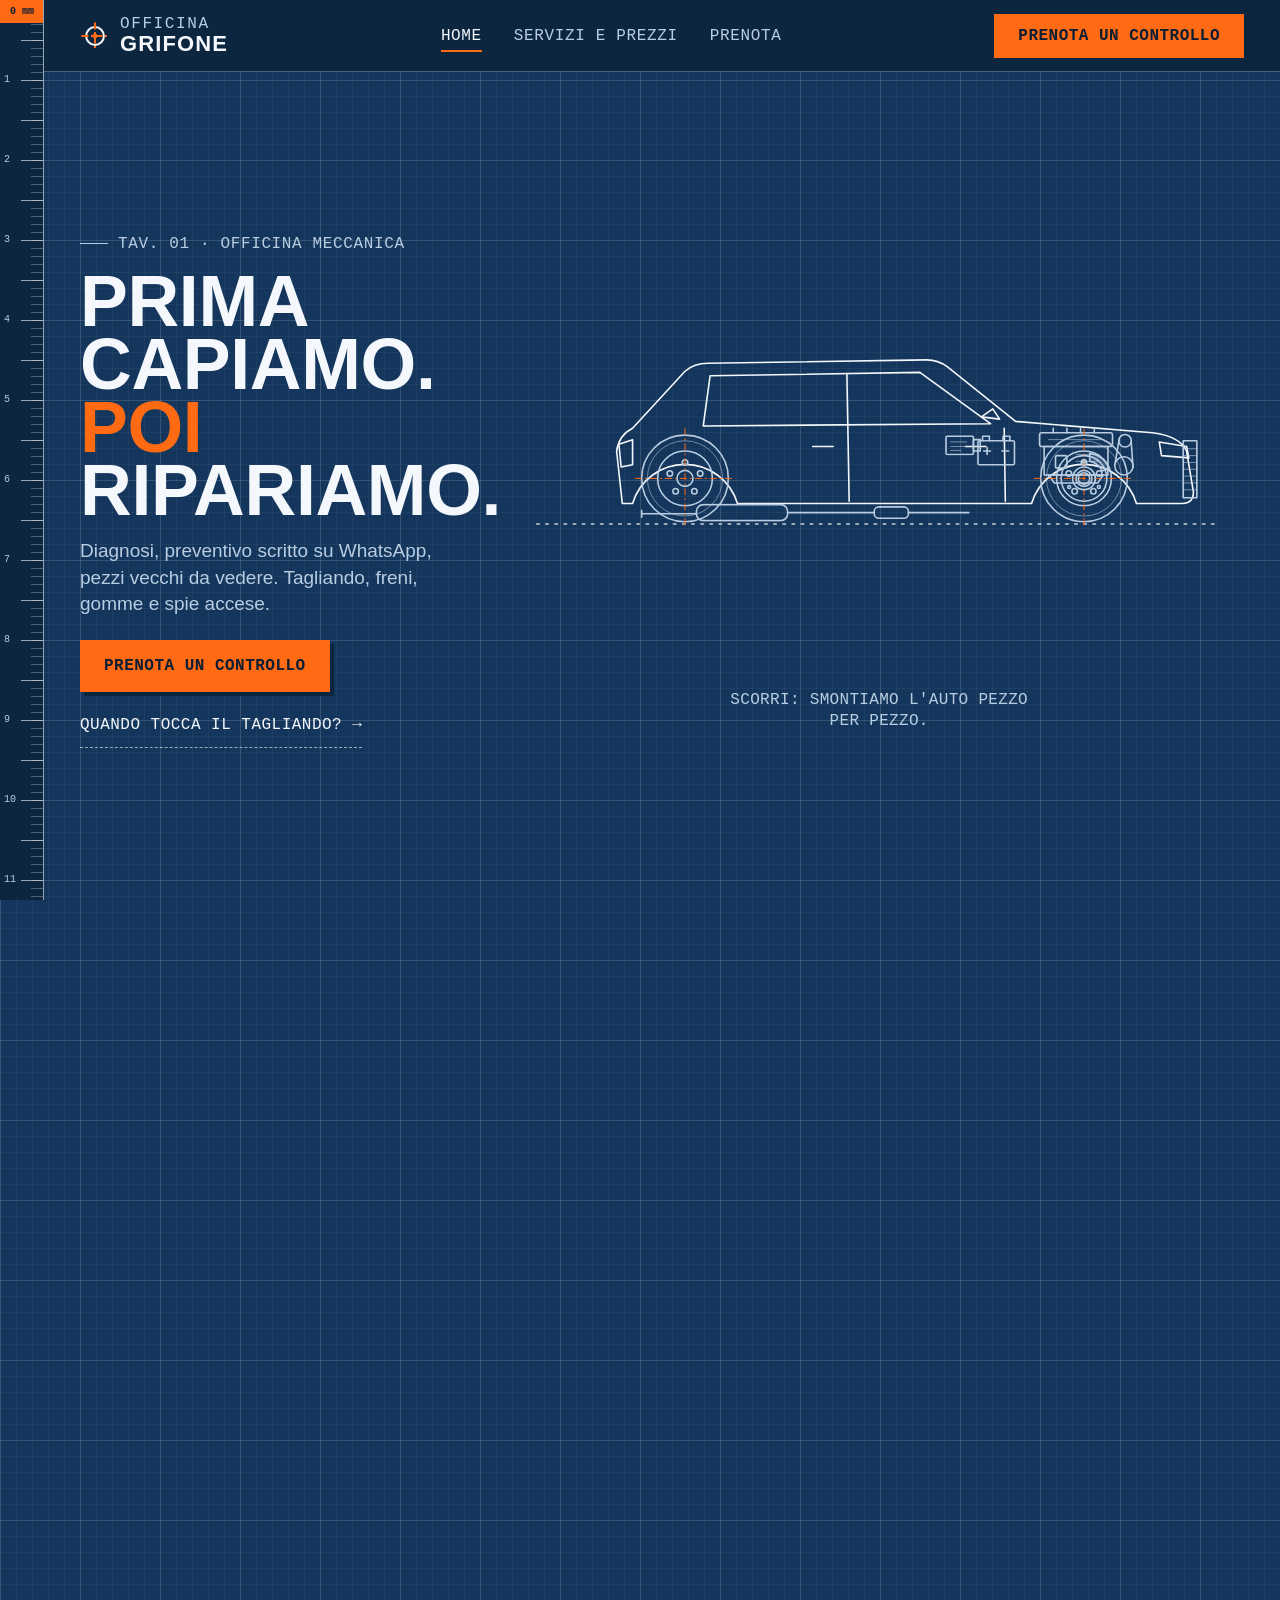
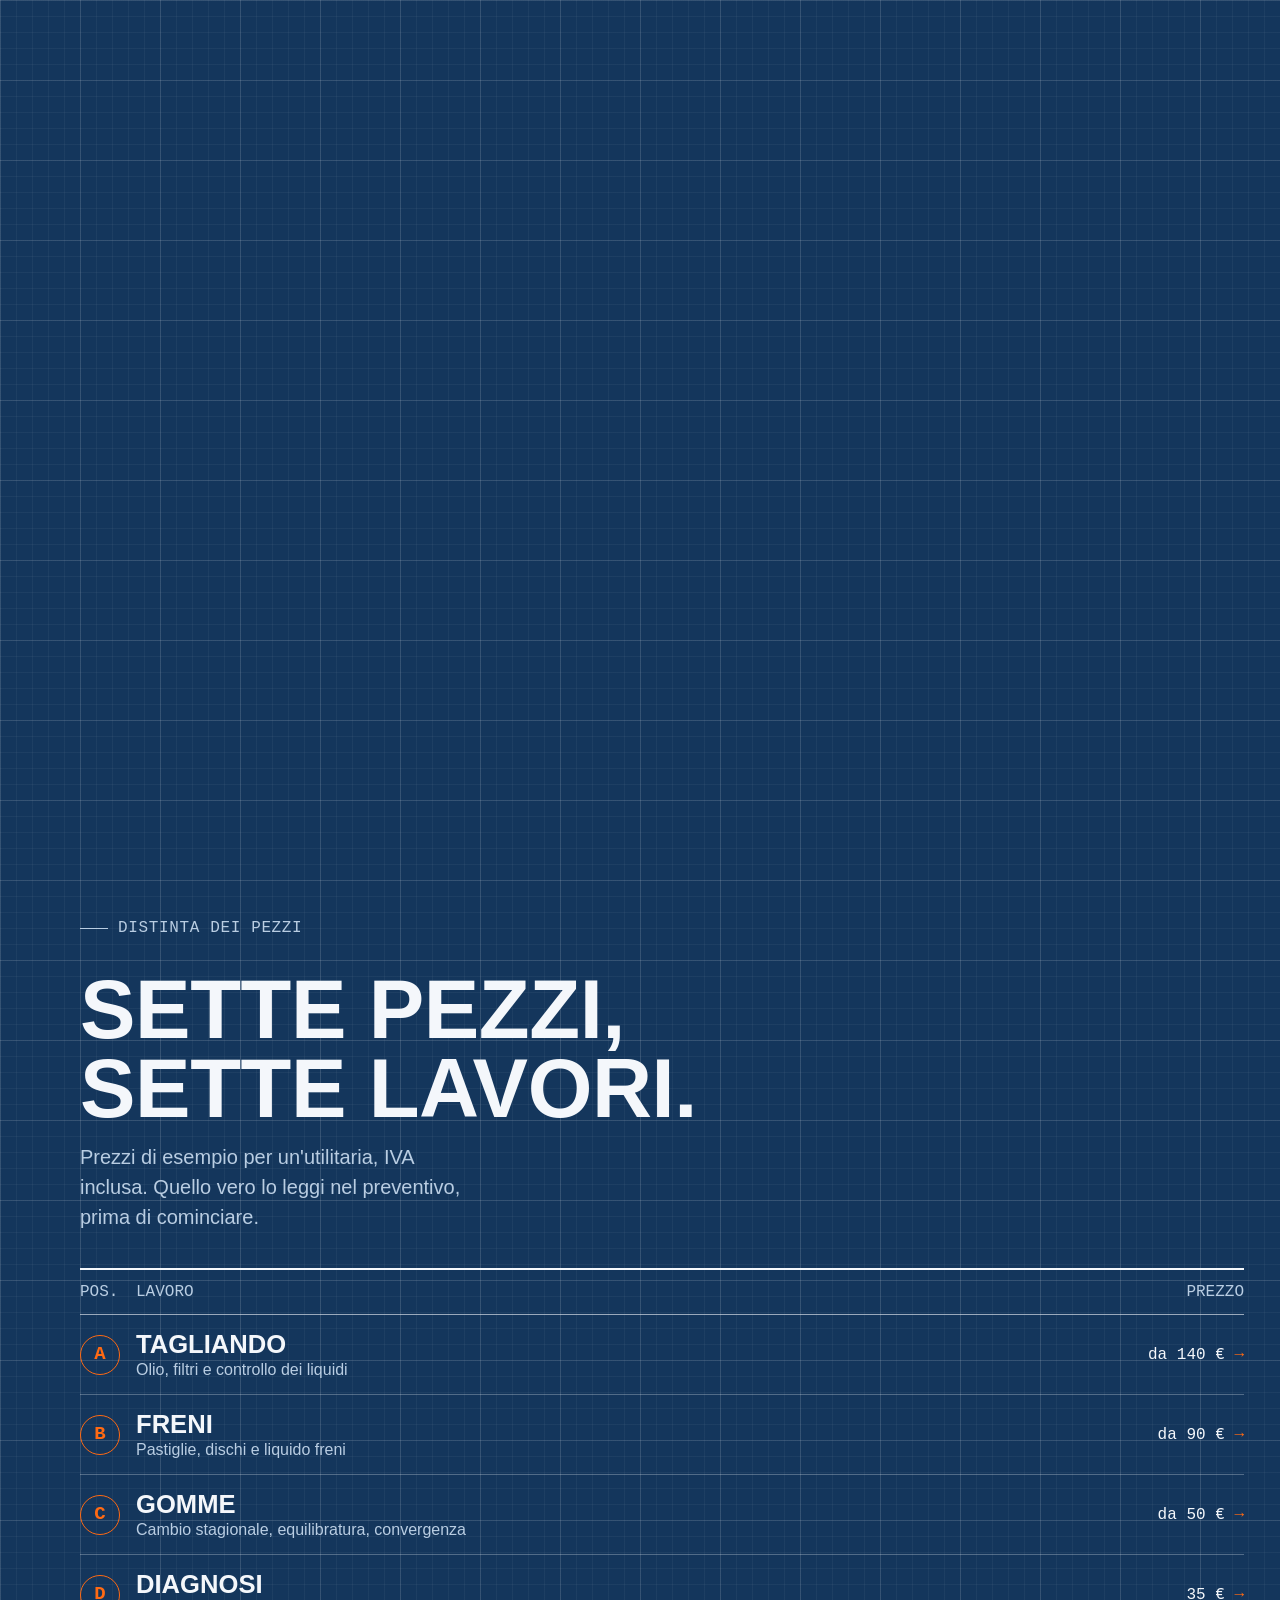
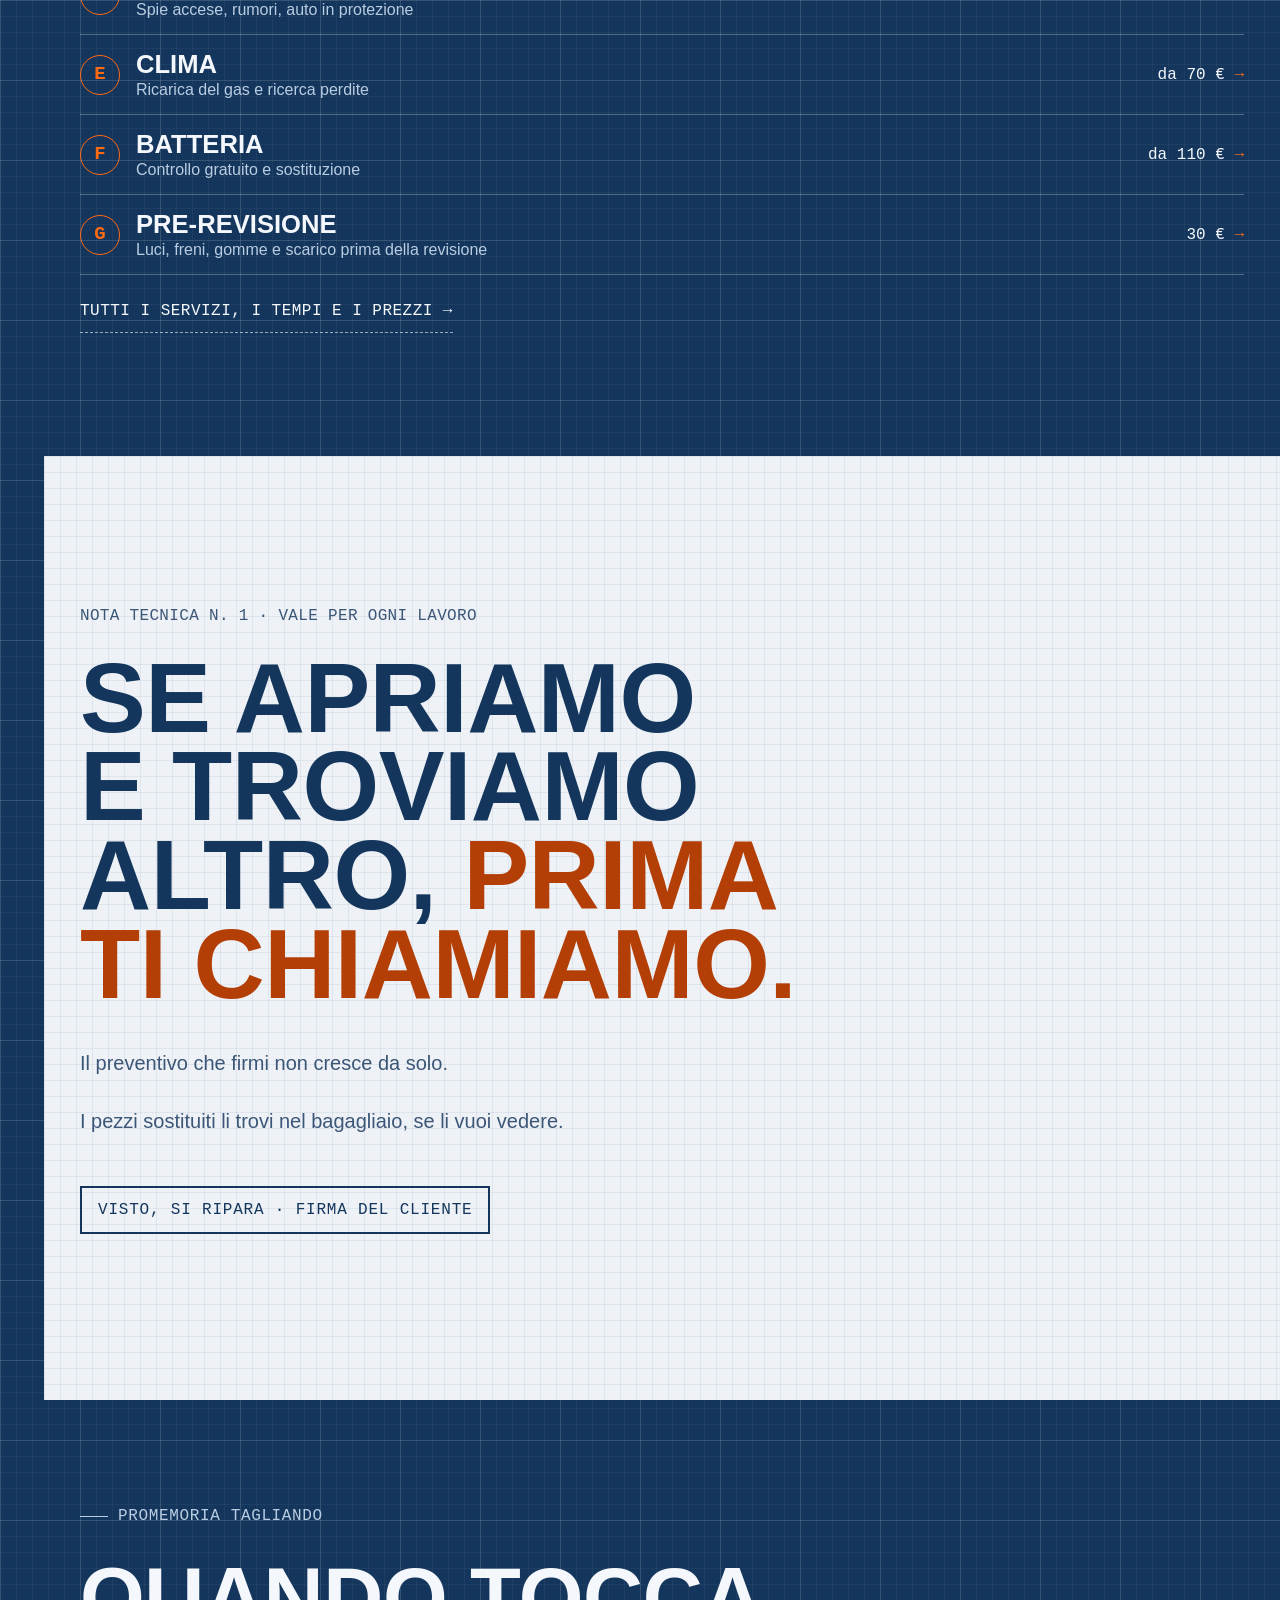
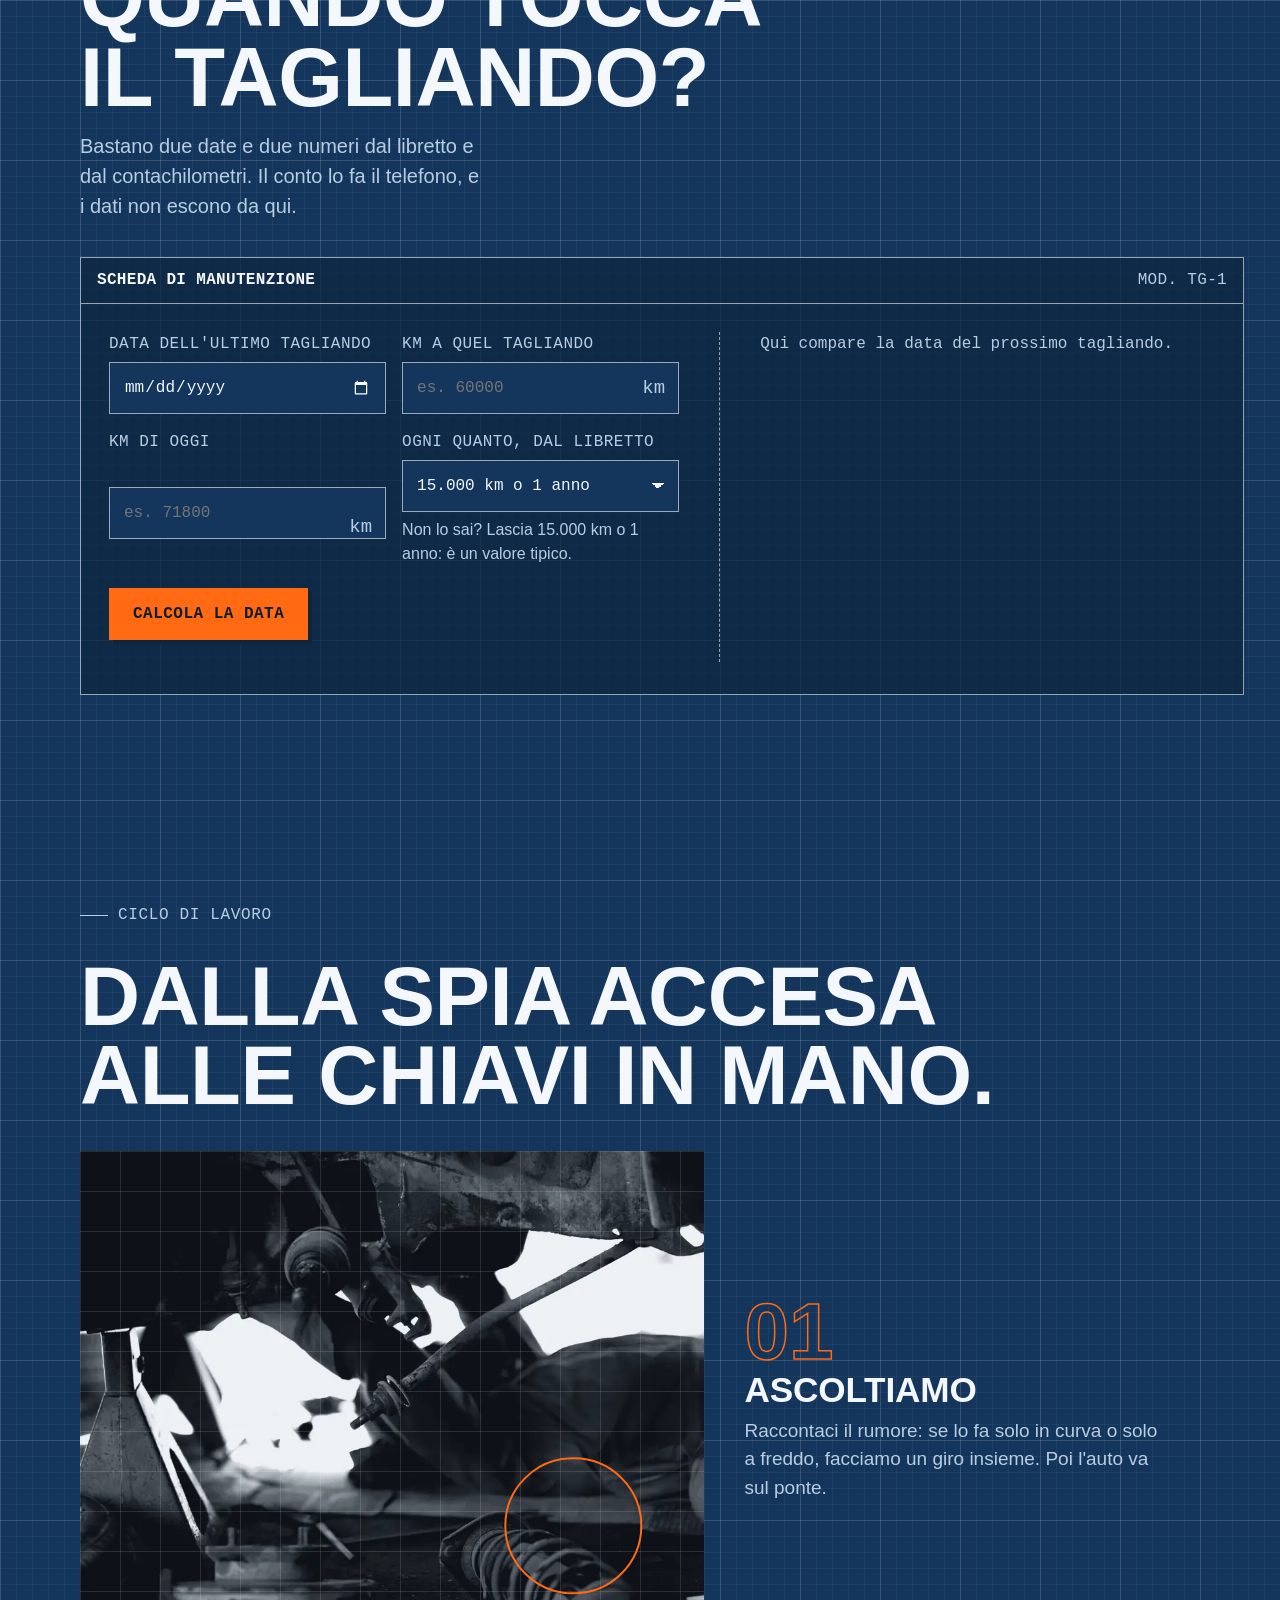
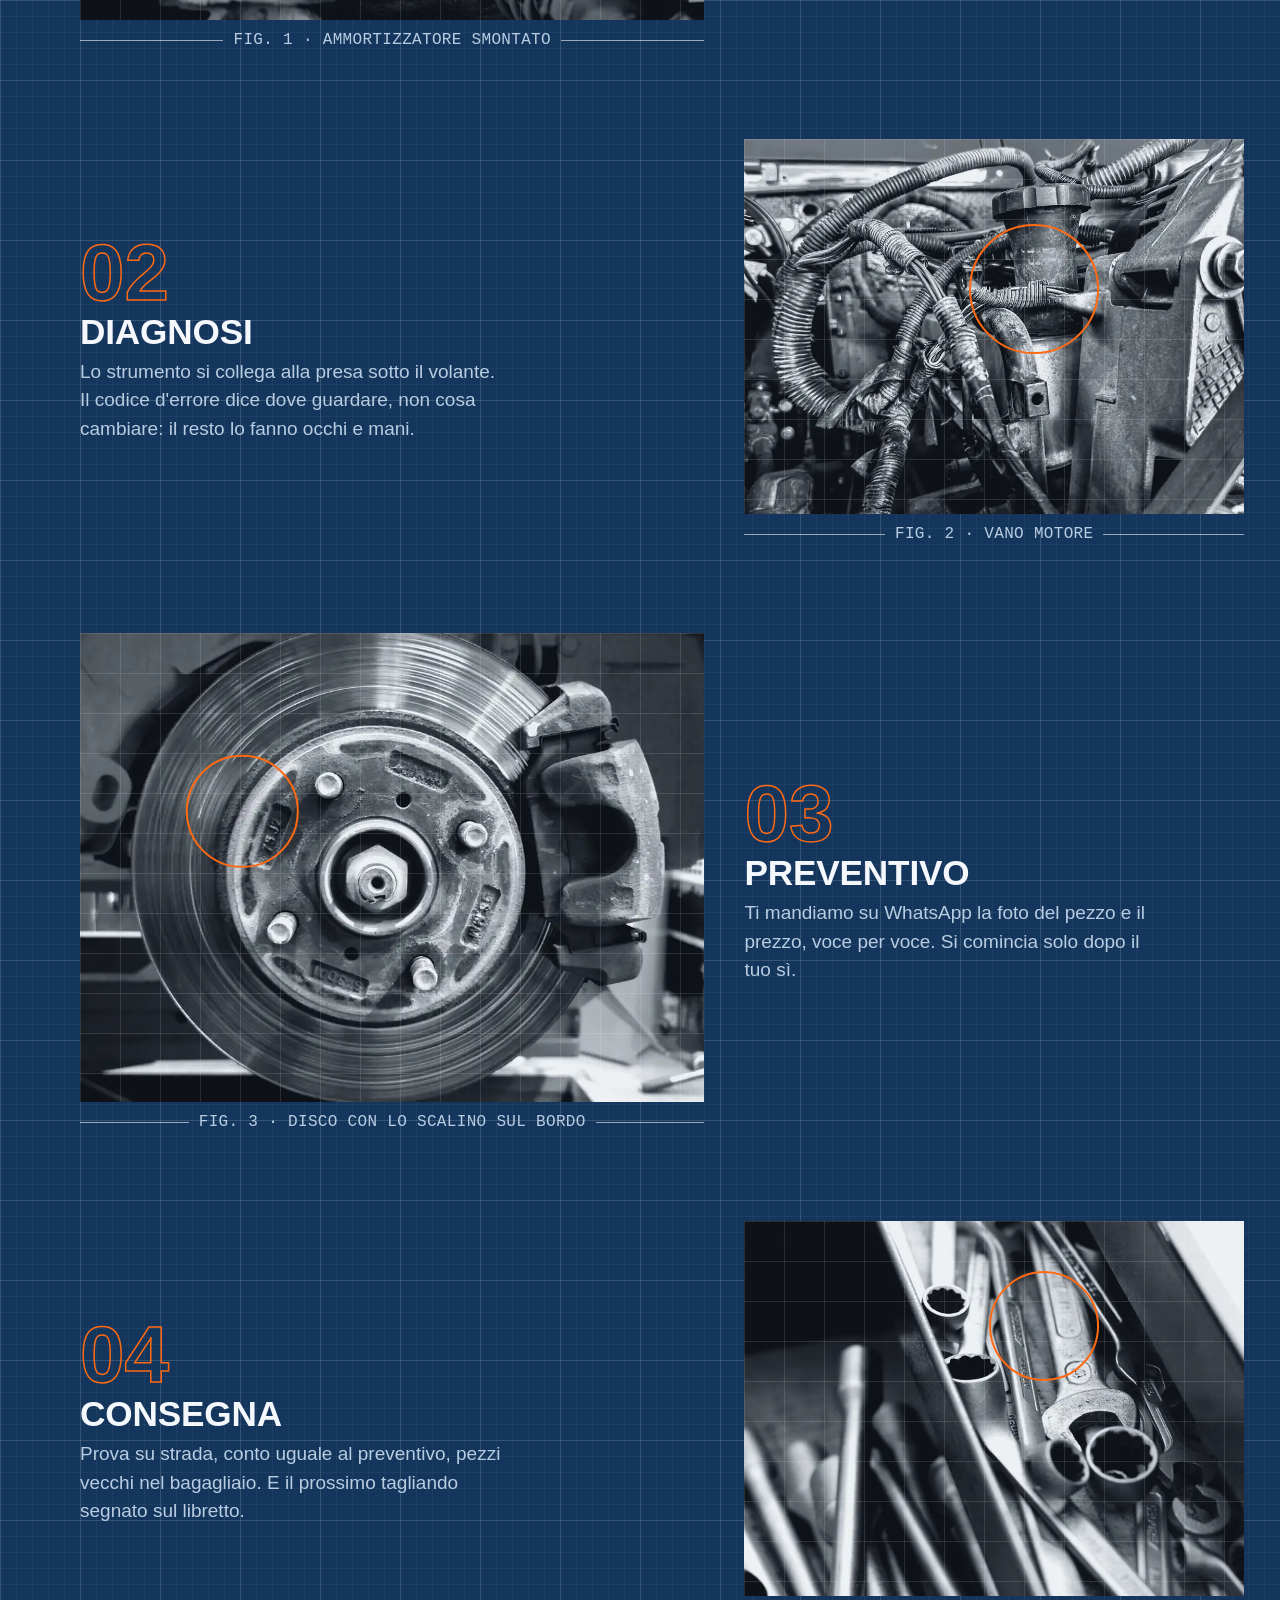
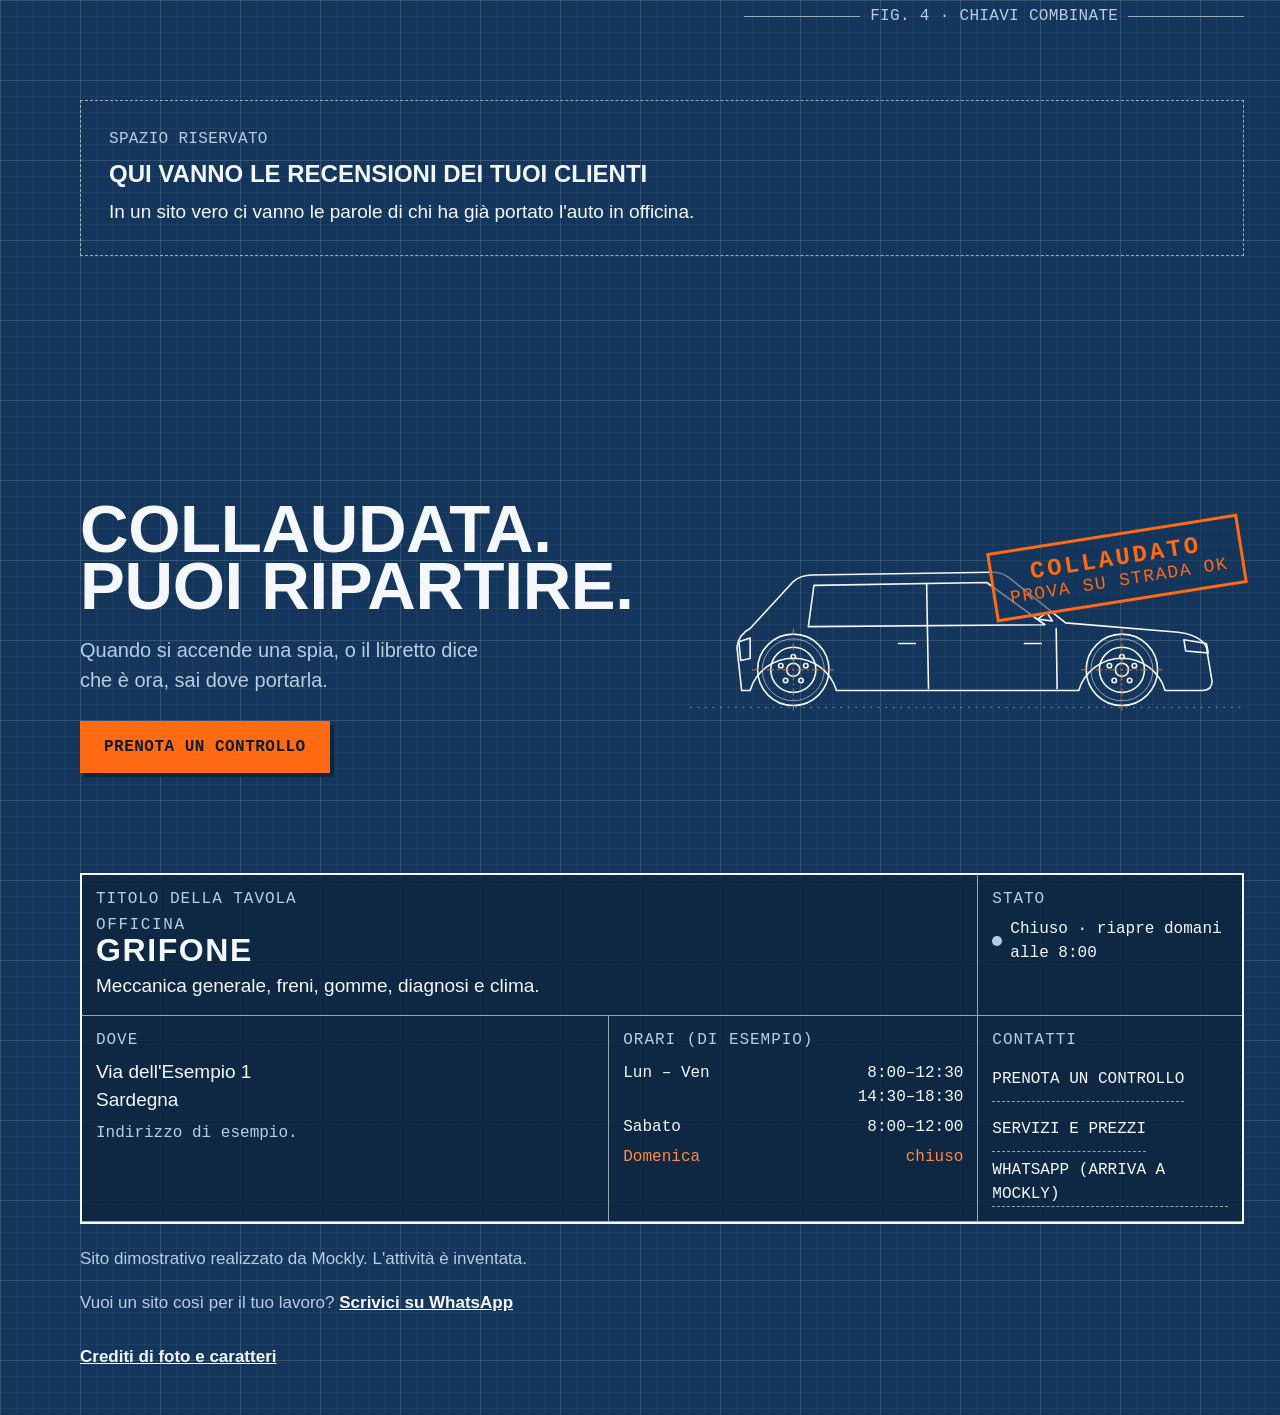
==== index.html @ 7f5c8630 "Demo Officina Grifone: home con auto esplosa, servizi e prenotazione Co-Authored-By: Claude Opus 5.5" ====
<!doctype html>
<html lang="it" class="no-js">
<head>
<meta charset="utf-8">
<meta name="viewport" content="width=device-width, initial-scale=1, viewport-fit=cover">
<title>Officina Grifone — Prima capiamo, poi ripariamo</title>
<meta name="description" content="Officina meccanica inventata per una demo di Mockly: tagliando, freni, gomme, diagnosi delle spie. Promemoria del tagliando e prenotazione su WhatsApp.">
<link rel="canonical" href="https://mockly-website.github.io/officina-grifone/">
<meta name="theme-color" content="#0D2640">
<meta property="og:type" content="website">
<meta property="og:locale" content="it_IT">
<meta property="og:site_name" content="Officina Grifone">
<meta property="og:url" content="https://mockly-website.github.io/officina-grifone/">
<meta property="og:title" content="Officina Grifone — Prima capiamo, poi ripariamo">
<meta property="og:description" content="Officina meccanica inventata per una demo di Mockly: tagliando, freni, gomme, diagnosi delle spie. Promemoria del tagliando e prenotazione su WhatsApp.">
<meta property="og:image" content="https://mockly-website.github.io/officina-grifone/assets/img/anteprima-social.png">
<meta property="og:image:width" content="1200">
<meta property="og:image:height" content="630">
<meta property="og:image:alt" content="Disegno tecnico bianco su carta blu di un'auto smontata in pezzi, con la scritta Officina Grifone.">
<meta name="twitter:card" content="summary_large_image">
<link rel="icon" href="assets/img/icona.svg" type="image/svg+xml">
<link rel="apple-touch-icon" href="assets/img/icona-180.png">
<link rel="preload" href="assets/fonts/archivo-narrow-400-700.woff2" as="font" type="font/woff2" crossorigin>
<link rel="preload" href="assets/fonts/ibm-plex-mono-400.woff2" as="font" type="font/woff2" crossorigin>
<link rel="stylesheet" href="assets/css/style.css?v=20261104b">
<script>(function(d){var c=d.className.replace('no-js','js');if(window.matchMedia&&matchMedia('(prefers-reduced-motion: reduce)').matches)c+=' riduci';d.className=c;})(document.documentElement);</script>
</head>
<body class="has-barra">
<a class="salta" href="#contenuto">Vai al contenuto</a>
<svg class="vh" aria-hidden="true" focusable="false" width="0" height="0">
  <defs>
    <symbol id="s-marchio" viewBox="0 0 32 32">
      <circle vector-effect="non-scaling-stroke" cx="16" cy="16" r="9.5" fill="none" stroke="currentColor" stroke-width="2"/>
      <path vector-effect="non-scaling-stroke" d="M16 1.5v29M1.5 16h29" fill="none" stroke="#FF6A13" stroke-width="2" stroke-dasharray="7 2.5 2 2.5"/>
      <circle vector-effect="non-scaling-stroke" cx="16" cy="16" r="2.6" fill="#FF6A13"/>
    </symbol>
    <symbol id="s-ruota" viewBox="-44 -44 88 88">
      <g fill="none" stroke="currentColor" stroke-width="1.6" stroke-linecap="round" stroke-linejoin="round">
        <circle vector-effect="non-scaling-stroke" r="38"/>
        <circle vector-effect="non-scaling-stroke" r="33" stroke-width="1" opacity=".55"/>
        <circle vector-effect="non-scaling-stroke" r="24"/>
        <circle vector-effect="non-scaling-stroke" r="7"/>
        <circle vector-effect="non-scaling-stroke" cx="0" cy="-14" r="2.4"/><circle vector-effect="non-scaling-stroke" cx="13.3" cy="-4.3" r="2.4"/><circle vector-effect="non-scaling-stroke" cx="8.2" cy="11.3" r="2.4"/><circle vector-effect="non-scaling-stroke" cx="-8.2" cy="11.3" r="2.4"/><circle vector-effect="non-scaling-stroke" cx="-13.3" cy="-4.3" r="2.4"/>
      </g>
      <path vector-effect="non-scaling-stroke" d="M-44 0h88M0 -44v88" fill="none" stroke="#FF6A13" stroke-width="1" stroke-dasharray="7 3 2 3"/>
    </symbol>
    <symbol id="s-disco" viewBox="-24 -24 48 48">
      <g fill="none" stroke="currentColor" stroke-width="1.6" stroke-linecap="round" stroke-linejoin="round">
        <circle vector-effect="non-scaling-stroke" r="20"/>
        <circle vector-effect="non-scaling-stroke" r="10"/>
        <circle vector-effect="non-scaling-stroke" r="5"/>
        <circle vector-effect="non-scaling-stroke" cx="0" cy="-15" r="1.3"/><circle vector-effect="non-scaling-stroke" cx="13" cy="7.5" r="1.3"/><circle vector-effect="non-scaling-stroke" cx="-13" cy="7.5" r="1.3"/>
        <path vector-effect="non-scaling-stroke" d="M5 -22a22.5 22.5 0 0 1 17 13l-6 2.5a16 16 0 0 0 -11 -8.5z" fill="currentColor" fill-opacity=".22"/>
      </g>
    </symbol>
    <symbol id="s-motore" viewBox="0 0 92 52">
      <g fill="none" stroke="currentColor" stroke-width="1.6" stroke-linecap="round" stroke-linejoin="round">
        <rect vector-effect="non-scaling-stroke" x="6" y="5" width="64" height="12" rx="2"/>
        <path vector-effect="non-scaling-stroke" d="M14 11h48" stroke-width="1" opacity=".6"/>
        <path vector-effect="non-scaling-stroke" d="M18 5V1M30 5V1M42 5V1M54 5V1"/>
        <path vector-effect="non-scaling-stroke" d="M10 17h56v25H10z"/>
        <path vector-effect="non-scaling-stroke" d="M14 42h48l-5 7H19z"/>
        <rect vector-effect="non-scaling-stroke" x="20" y="25" width="10" height="11" rx="1.5"/>
        <path vector-effect="non-scaling-stroke" d="M38 24h20M38 30h20" stroke-width="1" opacity=".6"/>
        <circle vector-effect="non-scaling-stroke" cx="80" cy="34" r="8"/>
        <circle vector-effect="non-scaling-stroke" cx="81" cy="12" r="5.5"/>
        <path vector-effect="non-scaling-stroke" d="M72.2 32.4L75.8 11M88 35.5L86.4 12.6"/>
      </g>
    </symbol>
    <symbol id="s-batteria" viewBox="0 0 36 30">
      <g fill="none" stroke="currentColor" stroke-width="1.6" stroke-linecap="round" stroke-linejoin="round">
        <rect vector-effect="non-scaling-stroke" x="2" y="7" width="32" height="21" rx="1.5"/>
        <path vector-effect="non-scaling-stroke" d="M6 7V3h6v4M24 7V3h6v4"/>
        <path vector-effect="non-scaling-stroke" d="M7 16h6M10 13v6M23 16h6"/>
      </g>
    </symbol>
    <symbol id="s-centralina" viewBox="0 0 32 18">
      <g fill="none" stroke="currentColor" stroke-width="1.6" stroke-linecap="round" stroke-linejoin="round">
        <rect vector-effect="non-scaling-stroke" x="1" y="1" width="24" height="16" rx="1"/>
        <rect vector-effect="non-scaling-stroke" x="25" y="4" width="6" height="10"/>
        <path vector-effect="non-scaling-stroke" d="M5 6h14M5 10h14M5 13.5h9" stroke-width="1" opacity=".6"/>
      </g>
    </symbol>
    <symbol id="s-clima" viewBox="0 0 14 52">
      <g fill="none" stroke="currentColor" stroke-width="1.6" stroke-linecap="round" stroke-linejoin="round">
        <rect vector-effect="non-scaling-stroke" x="1" y="1" width="12" height="50"/>
        <path vector-effect="non-scaling-stroke" d="M1 8h12M1 14h12M1 20h12M1 26h12M1 32h12M1 38h12M1 44h12" stroke-width="1" opacity=".6"/>
      </g>
    </symbol>
    <symbol id="s-scarico" viewBox="0 0 290 16">
      <g fill="none" stroke="currentColor" stroke-width="1.6" stroke-linecap="round" stroke-linejoin="round">
        <path vector-effect="non-scaling-stroke" d="M289 8h-53"/>
        <rect vector-effect="non-scaling-stroke" x="206" y="3" width="30" height="10" rx="4"/>
        <path vector-effect="non-scaling-stroke" d="M206 8h-76"/>
        <rect vector-effect="non-scaling-stroke" x="50" y="1" width="80" height="14" rx="6"/>
        <path vector-effect="non-scaling-stroke" d="M50 9H2M2 6v6"/>
      </g>
    </symbol>
    <symbol id="s-carrozzeria" viewBox="0 0 640 480">
      <g fill="none" stroke="currentColor" stroke-width="1.6" stroke-linecap="round" stroke-linejoin="round">
        <path vector-effect="non-scaling-stroke" d="M95 322L90 276Q92 262 104 256L150 206Q158 199 170 199L362 196Q372 196 380 202L440 250L560 260Q584 263 590 276L596 312Q596 322 586 322L546 322A48 48 0 0 0 454 322L196 322A48 48 0 0 0 104 322Z"/>
        <path vector-effect="non-scaling-stroke" d="M172 210L356 207L418 252L166 254Z"/>
        <path vector-effect="non-scaling-stroke" d="M292 208L294 320M430 256L431 320"/>
        <path vector-effect="non-scaling-stroke" d="M262 272h18M396 272h18"/>
        <path vector-effect="non-scaling-stroke" d="M566 268L590 272L592 282L568 280Z"/>
        <path vector-effect="non-scaling-stroke" d="M92 270L104 266L104 288L94 290Z"/>
        <path vector-effect="non-scaling-stroke" d="M410 246l10-7 6 9z"/>
      </g>
    </symbol>
  </defs>
</svg>
<header class="testata">
  <div class="contenitore testata__riga">
    <a class="marchio" href="index.html" aria-label="Officina Grifone, torna alla home">
      <svg aria-hidden="true"><use href="#s-marchio"/></svg>
      <span class="marchio__nome"><span>Officina</span>Grifone</span>
    </a>
    <nav class="nav" aria-label="Principale">
      <ul>
          <li><a href="index.html" aria-current="page">Home</a></li>
          <li><a href="servizi.html">Servizi e prezzi</a></li>
          <li><a href="prenota.html">Prenota</a></li>
      </ul>
    </nav>
    <a class="bottone testata__azione" href="prenota.html">Prenota un controllo</a>
    <button class="menu-tasto" type="button" aria-expanded="false" aria-controls="menu" aria-label="Apri il menu">
      <svg viewBox="0 0 28 28" aria-hidden="true"><path d="M3 8h22M3 14h22M3 20h14" fill="none" stroke="currentColor" stroke-width="2"/></svg>
    </button>
  </div>
</header>
<div class="righello" aria-hidden="true">
  <div class="righello__numeri"></div>
  <div class="righello__cursore"></div>
  <div class="righello__lettura">0 mm</div>
</div>
<div class="menu" id="menu" role="dialog" aria-modal="true" aria-label="Menu">
  <div class="menu__velo" data-chiudi></div>
  <div class="menu__pannello">
    <div class="menu__testa">
      <span class="quota">Indice delle tavole</span>
      <button class="menu__chiudi" type="button" aria-label="Chiudi il menu" data-chiudi>
        <svg viewBox="0 0 26 26" aria-hidden="true"><path d="M5 5l16 16M21 5L5 21" fill="none" stroke="currentColor" stroke-width="2"/></svg>
      </button>
    </div>
    <ul class="menu__lista">
        <li><a href="index.html" aria-current="page">Home</a></li>
        <li><a href="servizi.html">Servizi e prezzi</a></li>
        <li><a href="prenota.html">Prenota</a></li>
    </ul>
    <div class="menu__fondo">
      <a class="bottone" href="prenota.html">Prenota un controllo</a>
      <a class="bottone bottone--linea" href="#orari" data-chiudi>Orari e indirizzo</a>
      <p class="nota-esempio">Prezzi e orari di questo sito sono di esempio.</p>
    </div>
  </div>
</div>
<main id="contenuto">
  <section class="esploso" aria-labelledby="titolo">
    <div class="esploso__pin contenitore">
      <div class="esploso__testo">
        <p class="etichetta">Tav. 01 · Officina meccanica</p>
        <h1 class="titolo-1" id="titolo">Prima capiamo. <em>Poi</em> ripariamo.</h1>
        <p class="esploso__sotto">Diagnosi, preventivo scritto su WhatsApp, pezzi vecchi da vedere. Tagliando, freni, gomme e spie accese.</p>
        <div class="esploso__azioni">
          <a class="bottone" href="prenota.html">Prenota un controllo</a>
          <a class="link-quota" href="#tagliando">Quando tocca il tagliando?</a>
        </div>
      </div>
      <div class="esploso__palco">
        <div class="palco">
          <span class="plotter" aria-hidden="true"></span>
          <svg class="auto" viewBox="0 90 640 390" aria-hidden="true" focusable="false">
        <line class="tratto terra disegno" style="--i:0" x1="20" y1="340" x2="620" y2="340"/>
        <line class="asse" x1="501" y1="281" x2="511" y2="131"/>
        <line class="asse" x1="500" y1="300" x2="445" y2="418"/>
        <line class="asse" x1="150" y1="300" x2="110" y2="375"/>
        <line class="asse" x1="394" y1="271" x2="274" y2="121"/>
        <line class="asse" x1="593" y1="292" x2="615" y2="172"/>
        <line class="asse" x1="423" y1="275" x2="413" y2="140"/>
        <line class="asse" x1="255" y1="330" x2="255" y2="435"/>
        <line class="asse" x1="500" y1="300" x2="540" y2="375"/>
        <g class="disegno" style="--i:1"><use href="#s-carrozzeria" x="0" y="0" width="640" height="480"/></g>
                <g class="disegno" style="--i:2"><g class="pezzo" data-pezzo="scarico" data-dx="0" data-dy="105"><use href="#s-scarico" x="110" y="322" width="290" height="16"/></g></g>
        <g class="disegno" style="--i:3"><g class="pezzo" data-pezzo="centralina" data-dx="-120" data-dy="-150"><use href="#s-centralina" x="378" y="262" width="32" height="18"/></g></g>
        <g class="disegno" style="--i:4"><g class="pezzo" data-pezzo="batteria" data-dx="-10" data-dy="-135"><use href="#s-batteria" x="405" y="260" width="36" height="30"/></g></g>
        <g class="disegno" style="--i:5"><g class="pezzo" data-pezzo="clima" data-dx="22" data-dy="-120"><use href="#s-clima" x="586" y="266" width="14" height="52"/></g></g>
        <g class="disegno" style="--i:6"><g class="pezzo" data-pezzo="motore" data-dx="10" data-dy="-150"><use href="#s-motore" x="455" y="255" width="92" height="52"/></g></g>
        <g class="disegno" style="--i:7"><g class="pezzo" data-pezzo="ruota-post" data-dx="-40" data-dy="75"><use href="#s-ruota" x="106" y="256" width="88" height="88"/></g></g>
        <g class="disegno" style="--i:8"><g class="pezzo" data-pezzo="ruota-ant" data-dx="40" data-dy="75"><use href="#s-ruota" x="456" y="256" width="88" height="88"/></g></g>
        <g class="disegno" style="--i:9"><g class="pezzo" data-pezzo="disco" data-dx="-55" data-dy="118"><use href="#s-disco" x="476" y="276" width="48" height="48"/></g></g>
      </svg>
          <div class="lettere">
        <a class="lettera lettera--sx" href="servizi.html#tagliando" data-per="motore" style="--x:89.84;--y:9.74" tabindex="-1" aria-hidden="true"><span class="lettera__sigla">A</span><span class="lettera__nome">Tagliando</span></a>
        <a class="lettera lettera--sx" href="servizi.html#freni" data-per="disco" style="--x:61.72;--y:84.62" tabindex="-1" aria-hidden="true"><span class="lettera__sigla">B</span><span class="lettera__nome">Freni</span></a>
        <a class="lettera lettera--dx" href="servizi.html#gomme" data-per="ruota-post" style="--x:7.81;--y:91.79" tabindex="-1" aria-hidden="true"><span class="lettera__sigla">C</span><span class="lettera__nome">Gomme</span></a>
        <a class="lettera lettera--sx" href="servizi.html#diagnosi" data-per="centralina" style="--x:36.25;--y:7.95" tabindex="-1" aria-hidden="true"><span class="lettera__sigla">D</span><span class="lettera__nome">Diagnosi</span></a>
        <a class="lettera lettera--sx" href="servizi.html#clima" data-per="clima" style="--x:93.75;--y:36.41" tabindex="-1" aria-hidden="true"><span class="lettera__sigla">E</span><span class="lettera__nome">Clima</span></a>
        <a class="lettera lettera--sx" href="servizi.html#batteria" data-per="batteria" style="--x:64.53;--y:23.08" tabindex="-1" aria-hidden="true"><span class="lettera__sigla">F</span><span class="lettera__nome">Batteria</span></a>
        <a class="lettera lettera--dx" href="servizi.html#revisione" data-per="scarico" style="--x:51.56;--y:95.38" tabindex="-1" aria-hidden="true"><span class="lettera__sigla">G</span><span class="lettera__nome">Pre-revisione</span></a>
          </div>
        </div>
        <p class="palco__dida quota" aria-live="polite"><span data-dida>Scorri: smontiamo l'auto pezzo per pezzo.</span></p>
        <ol class="vivo" aria-label="Distinta dei pezzi">
          <li><a class="vivo__riga" href="servizi.html#tagliando" data-per="motore"><span class="vivo__pos" aria-hidden="true">A</span><span class="vivo__nome">Tagliando</span><span class="vivo__prezzo">da 140 €</span></a></li>
          <li><a class="vivo__riga" href="servizi.html#freni" data-per="disco"><span class="vivo__pos" aria-hidden="true">B</span><span class="vivo__nome">Freni</span><span class="vivo__prezzo">da 90 €</span></a></li>
          <li><a class="vivo__riga" href="servizi.html#gomme" data-per="ruota-post"><span class="vivo__pos" aria-hidden="true">C</span><span class="vivo__nome">Gomme</span><span class="vivo__prezzo">da 50 €</span></a></li>
          <li><a class="vivo__riga" href="servizi.html#diagnosi" data-per="centralina"><span class="vivo__pos" aria-hidden="true">D</span><span class="vivo__nome">Diagnosi</span><span class="vivo__prezzo">35 €</span></a></li>
          <li><a class="vivo__riga" href="servizi.html#clima" data-per="clima"><span class="vivo__pos" aria-hidden="true">E</span><span class="vivo__nome">Clima</span><span class="vivo__prezzo">da 70 €</span></a></li>
          <li><a class="vivo__riga" href="servizi.html#batteria" data-per="batteria"><span class="vivo__pos" aria-hidden="true">F</span><span class="vivo__nome">Batteria</span><span class="vivo__prezzo">da 110 €</span></a></li>
          <li><a class="vivo__riga" href="servizi.html#revisione" data-per="scarico"><span class="vivo__pos" aria-hidden="true">G</span><span class="vivo__nome">Pre-revisione</span><span class="vivo__prezzo">30 €</span></a></li>
        </ol>
        <p class="vivo__nota nota-esempio">Prezzi di esempio · <a href="servizi.html">tutti i servizi →</a></p>
      </div>
    </div>
  </section>

  <section class="sezione distinta-sez" aria-labelledby="t-distinta">
    <div class="contenitore">
      <div class="sezione__testa rv">
        <p class="etichetta">Distinta dei pezzi</p>
        <h2 class="titolo-2" id="t-distinta">Sette pezzi, sette lavori.</h2>
        <p class="attacco">Prezzi di esempio per un'utilitaria, IVA inclusa. Quello vero lo leggi nel preventivo, prima di cominciare.</p>
      </div>
      <div class="distinta rv">
        <div class="distinta__testa" aria-hidden="true"><span>Pos.</span><span>Lavoro</span><span>Prezzo</span></div>
        <ol>
          <li><a class="distinta__riga" href="servizi.html#tagliando" data-per="motore"><span class="distinta__pos" aria-hidden="true">A</span><span class="distinta__nome">Tagliando<small>Olio, filtri e controllo dei liquidi</small></span><span class="distinta__prezzo">da 140 €</span></a></li>
          <li><a class="distinta__riga" href="servizi.html#freni" data-per="disco"><span class="distinta__pos" aria-hidden="true">B</span><span class="distinta__nome">Freni<small>Pastiglie, dischi e liquido freni</small></span><span class="distinta__prezzo">da 90 €</span></a></li>
          <li><a class="distinta__riga" href="servizi.html#gomme" data-per="ruota-post"><span class="distinta__pos" aria-hidden="true">C</span><span class="distinta__nome">Gomme<small>Cambio stagionale, equilibratura, convergenza</small></span><span class="distinta__prezzo">da 50 €</span></a></li>
          <li><a class="distinta__riga" href="servizi.html#diagnosi" data-per="centralina"><span class="distinta__pos" aria-hidden="true">D</span><span class="distinta__nome">Diagnosi<small>Spie accese, rumori, auto in protezione</small></span><span class="distinta__prezzo">35 €</span></a></li>
          <li><a class="distinta__riga" href="servizi.html#clima" data-per="clima"><span class="distinta__pos" aria-hidden="true">E</span><span class="distinta__nome">Clima<small>Ricarica del gas e ricerca perdite</small></span><span class="distinta__prezzo">da 70 €</span></a></li>
          <li><a class="distinta__riga" href="servizi.html#batteria" data-per="batteria"><span class="distinta__pos" aria-hidden="true">F</span><span class="distinta__nome">Batteria<small>Controllo gratuito e sostituzione</small></span><span class="distinta__prezzo">da 110 €</span></a></li>
          <li><a class="distinta__riga" href="servizi.html#revisione" data-per="scarico"><span class="distinta__pos" aria-hidden="true">G</span><span class="distinta__nome">Pre-revisione<small>Luci, freni, gomme e scarico prima della revisione</small></span><span class="distinta__prezzo">30 €</span></a></li>
        </ol>
      </div>
      <p class="distinta__piede"><a class="link-quota" href="servizi.html">Tutti i servizi, i tempi e i prezzi</a></p>
    </div>
  </section>

  <section class="foglio" aria-labelledby="t-nota">
    <div class="contenitore nota">
      <p class="quota nota__num rv">Nota tecnica n. 1 · vale per ogni lavoro</p>
      <h2 class="nota__frase rv" id="t-nota">Se apriamo e troviamo altro, <mark>prima ti chiamiamo.</mark></h2>
      <div class="nota__piede rv">
        <p>Il preventivo che firmi non cresce da solo.</p>
        <p>I pezzi sostituiti li trovi nel bagagliaio, se li vuoi vedere.</p>
      </div>
      <p class="timbro-firma rv">Visto, si ripara · firma del cliente</p>
    </div>
  </section>

  <section class="sezione" id="tagliando" aria-labelledby="t-tagliando">
    <div class="contenitore">
      <div class="sezione__testa rv">
        <p class="etichetta">Promemoria tagliando</p>
        <h2 class="titolo-2" id="t-tagliando">Quando tocca il tagliando?</h2>
        <p class="attacco">Bastano due date e due numeri dal libretto e dal contachilometri. Il conto lo fa il telefono, e i dati non escono da qui.</p>
      </div>
      <form class="scheda rv" id="calcolo" novalidate>
        <div class="scheda__testa"><span class="quota"><b>Scheda di manutenzione</b></span><span class="quota">Mod. TG-1</span></div>
        <div class="scheda__corpo">
          <div class="campi campi--due">
            <div class="campo" data-campo="data">
              <label for="c-data">Data dell'ultimo tagliando</label>
              <input type="date" id="c-data" name="data" required aria-describedby="e-data">
              <p class="errore" id="e-data">Scrivi una data passata, come sul libretto.</p>
            </div>
            <div class="campo" data-campo="kmprima">
              <label for="c-kmprima">Km a quel tagliando</label>
              <div class="unita"><input type="number" id="c-kmprima" name="kmprima" inputmode="numeric" min="0" max="999999" step="1" placeholder="es. 60000" required aria-describedby="e-kmprima"><span>km</span></div>
              <p class="errore" id="e-kmprima">Scrivi i chilometri, solo numeri.</p>
            </div>
            <div class="campo" data-campo="kmoggi">
              <label for="c-kmoggi">Km di oggi</label>
              <div class="unita"><input type="number" id="c-kmoggi" name="kmoggi" inputmode="numeric" min="0" max="999999" step="1" placeholder="es. 71800" required aria-describedby="e-kmoggi"><span>km</span></div>
              <p class="errore" id="e-kmoggi">Devono essere almeno quelli dell'ultimo tagliando.</p>
            </div>
            <div class="campo">
              <label for="c-intervallo">Ogni quanto, dal libretto</label>
              <select id="c-intervallo" name="intervallo">
                <option value="10000-12">10.000 km o 1 anno</option>
                <option value="15000-12" selected>15.000 km o 1 anno</option>
                <option value="20000-12">20.000 km o 1 anno</option>
                <option value="20000-24">20.000 km o 2 anni</option>
                <option value="30000-24">30.000 km o 2 anni</option>
              </select>
              <p class="campo__aiuto">Non lo sai? Lascia 15.000 km o 1 anno: è un valore tipico.</p>
            </div>
          </div>
          <button class="bottone" type="submit">Calcola la data</button>
          <div class="esito" aria-live="polite">
            <p class="esito__vuoto" data-vuoto>Qui compare la data del prossimo tagliando.</p>
            <div data-pieno hidden>
              <span class="esito__stato" data-stato-t></span>
              <p class="quota" style="margin:14px 0 6px" data-etichetta-t>Prossimo tagliando entro il</p>
              <p class="esito__data titolo-2" data-data></p>
              <p data-frase></p>
              <div class="misura">
                <div class="misura__testo quota"><span>Chilometri</span><span data-km-testo></span></div>
                <div class="misura__barra"><span class="misura__pieno" data-km-barra></span></div>
              </div>
              <div class="misura" style="margin-top:12px">
                <div class="misura__testo quota"><span>Tempo</span><span data-tempo-testo></span></div>
                <div class="misura__barra"><span class="misura__pieno" data-tempo-barra></span></div>
              </div>
              <div class="esito__azioni" style="margin-top:20px">
                <a class="bottone" href="prenota.html?servizio=tagliando" data-prenota-t>Prenota il tagliando</a>
                <button class="bottone bottone--linea" type="button" data-calendario>Aggiungi al calendario</button>
              </div>
              <p class="nota-esempio" style="margin-top:14px">Stima indicativa: per la tua auto vale sempre il libretto della casa.</p>
            </div>
          </div>
        </div>
      </form>
    </div>
  </section>

  <section class="sezione" id="come" aria-labelledby="t-come">
    <div class="contenitore">
      <div class="sezione__testa rv">
        <p class="etichetta">Ciclo di lavoro</p>
        <h2 class="titolo-2" id="t-come">Dalla spia accesa alle chiavi in mano.</h2>
      </div>
      <ol class="ciclo" style="list-style:none;margin:0;padding:0">
        <li class="fase rv">
          <figure class="fase__figura">
            <div class="fase__foto">
              <img src="assets/img/sotto-960.webp" srcset="assets/img/sotto-480.webp 480w, assets/img/sotto-960.webp 960w, assets/img/sotto-1440.webp 1440w" sizes="(min-width: 768px) 55vw, 100vw" width="960" height="727" alt="Auto sui cavalletti" loading="lazy" decoding="async">
              <span class="cerchio" style="--x:79;--y:80;--r:22" aria-hidden="true"></span>
            </div>
            <figcaption class="fase__quota quota"><span>fig. 1 · ammortizzatore smontato</span></figcaption>
          </figure>
          <div>
            <span class="fase__num" aria-hidden="true">01</span>
            <h3 class="fase__titolo">Ascoltiamo</h3>
            <p class="fase__testo">Raccontaci il rumore: se lo fa solo in curva o solo a freddo, facciamo un giro insieme. Poi l'auto va sul ponte.</p>
          </div>
        </li>
        <li class="fase rv">
          <figure class="fase__figura">
            <div class="fase__foto">
              <img src="assets/img/motore-960.webp" srcset="assets/img/motore-480.webp 480w, assets/img/motore-960.webp 960w, assets/img/motore-1440.webp 1440w" sizes="(min-width: 768px) 55vw, 100vw" width="960" height="1178" alt="Vano motore con cavi e vaschetta in primo piano" loading="lazy" decoding="async">
              <span class="cerchio" style="--x:58;--y:40;--r:26" aria-hidden="true"></span>
            </div>
            <figcaption class="fase__quota quota"><span>fig. 2 · vano motore</span></figcaption>
          </figure>
          <div>
            <span class="fase__num" aria-hidden="true">02</span>
            <h3 class="fase__titolo">Diagnosi</h3>
            <p class="fase__testo">Lo strumento si collega alla presa sotto il volante. Il codice d'errore dice dove guardare, non cosa cambiare: il resto lo fanno occhi e mani.</p>
          </div>
        </li>
        <li class="fase rv">
          <figure class="fase__figura">
            <div class="fase__foto">
              <img src="assets/img/freni-960.webp" srcset="assets/img/freni-480.webp 480w, assets/img/freni-960.webp 960w, assets/img/freni-1440.webp 1440w" sizes="(min-width: 768px) 55vw, 100vw" width="960" height="1280" alt="Disco del freno consumato, montato sul mozzo" loading="lazy" decoding="async">
              <span class="cerchio" style="--x:26;--y:38;--r:18" aria-hidden="true"></span>
            </div>
            <figcaption class="fase__quota quota"><span>fig. 3 · disco con lo scalino sul bordo</span></figcaption>
          </figure>
          <div>
            <span class="fase__num" aria-hidden="true">03</span>
            <h3 class="fase__titolo">Preventivo</h3>
            <p class="fase__testo">Ti mandiamo su WhatsApp la foto del pezzo e il prezzo, voce per voce. Si comincia solo dopo il tuo sì.</p>
          </div>
        </li>
        <li class="fase rv">
          <figure class="fase__figura">
            <div class="fase__foto">
              <img src="assets/img/attrezzi-960.webp" srcset="assets/img/attrezzi-480.webp 480w, assets/img/attrezzi-960.webp 960w, assets/img/attrezzi-1440.webp 1440w" sizes="(min-width: 768px) 55vw, 100vw" width="960" height="1440" alt="Cassetta con chiavi combinate in ordine" loading="lazy" decoding="async">
              <span class="cerchio" style="--x:60;--y:28;--r:22" aria-hidden="true"></span>
            </div>
            <figcaption class="fase__quota quota"><span>fig. 4 · chiavi combinate</span></figcaption>
          </figure>
          <div>
            <span class="fase__num" aria-hidden="true">04</span>
            <h3 class="fase__titolo">Consegna</h3>
            <p class="fase__testo">Prova su strada, conto uguale al preventivo, pezzi vecchi nel bagagliaio. E il prossimo tagliando segnato sul libretto.</p>
          </div>
        </li>
      </ol>
      <div class="spazio-recensioni rv">
        <p class="quota">Spazio riservato</p>
        <p><strong>Qui vanno le recensioni dei tuoi clienti</strong></p>
        <p>In un sito vero ci vanno le parole di chi ha già portato l'auto in officina.</p>
      </div>
    </div>
  </section>

  <section class="contenitore collaudo" aria-labelledby="t-collaudo">
    <div class="collaudo__palco rv">
      <svg viewBox="40 150 590 210" aria-hidden="true" focusable="false">
          <line x1="40" y1="340" x2="630" y2="340" stroke="currentColor" stroke-opacity=".5" stroke-dasharray="2 6"/>
          <use href="#s-carrozzeria" x="0" y="0" width="640" height="480"/>
          <use href="#s-ruota" x="106" y="256" width="88" height="88"/>
          <use href="#s-ruota" x="456" y="256" width="88" height="88"/>
        </svg>
      <p class="timbro" aria-hidden="true">Collaudato<small>prova su strada ok</small></p>
    </div>
    <div class="rv">
      <h2 class="collaudo__titolo" id="t-collaudo">Collaudata. Puoi&nbsp;ripartire.</h2>
      <p class="collaudo__testo">Quando si accende una spia, o il libretto dice che è ora, sai dove portarla.</p>
      <a class="bottone" href="prenota.html">Prenota un controllo</a>
    </div>
  </section>
</main>
<footer class="piede" id="orari">
  <div class="contenitore">
    <div class="cartiglio">
      <div class="cella cella--titolo">
        <span class="cella__nome">Titolo della tavola</span>
        <span class="marchio__nome"><span>Officina</span>Grifone</span>
        <p>Meccanica generale, freni, gomme, diagnosi e clima.</p>
      </div>
      <div class="cella cella--fine">
        <span class="cella__nome">Stato</span>
        <p class="stato-ora" data-stato>Orari qui sotto</p>
      </div>
      <div class="cella">
        <span class="cella__nome">Dove</span>
        <p>Via dell'Esempio 1<br>Sardegna</p>
        <p class="nota-esempio">Indirizzo di esempio.</p>
      </div>
      <div class="cella cella--largo">
        <span class="cella__nome">Orari (di esempio)</span>
        <ul class="orari">
          <li data-giorni="1,2,3,4,5"><span>Lun – Ven</span><span>8:00–12:30<br>14:30–18:30</span></li>
          <li data-giorni="6"><span>Sabato</span><span>8:00–12:00</span></li>
          <li data-giorni="0"><span>Domenica</span><span>chiuso</span></li>
        </ul>
      </div>
      <div class="cella cella--fine cella--largo cartiglio__link">
        <span class="cella__nome">Contatti</span>
        <a href="prenota.html">Prenota un controllo</a>
        <a href="servizi.html">Servizi e prezzi</a>
        <a href="https://wa.me/393517578080?text=Ciao%20Mockly%2C%20ho%20visto%20la%20demo%20dell%27Officina%20Grifone%20e%20ho%20una%20domanda." target="_blank" rel="noopener">WhatsApp (arriva a Mockly)</a>
      </div>
    </div>
    <div class="mockly">
      <p>Sito dimostrativo realizzato da Mockly. L'attività è inventata.</p>
      <p>Vuoi un sito così per il tuo lavoro? <a href="https://wa.me/393517578080?text=Ciao%20Mockly%2C%20ho%20visto%20la%20demo%20dell%27Officina%20Grifone%3A%20vorrei%20un%20sito%20cos%C3%AC%20per%20il%20mio%20lavoro." target="_blank" rel="noopener">Scrivici su WhatsApp</a></p>
      <p><a href="CREDITI.md">Crediti di foto e caratteri</a></p>
    </div>
  </div>
</footer>
<nav class="barra" aria-label="Azioni rapide">
  <a class="bottone bottone--linea" href="#orari"><span class="barra__stato" aria-hidden="true"></span>Orari</a>
  <a class="bottone" href="prenota.html">Prenota<span class="lungo">&nbsp;un controllo</span></a>
</nav>
<script src="assets/js/main.js?v=20261104b"></script>
</body>
</html>
---- assets/css/style.css ----
/* Officina Grifone — tavola tecnica su carta da lucido blu */

@font-face {
  font-family: "Archivo Narrow";
  src: url("../fonts/archivo-narrow-400-700.woff2") format("woff2");
  font-weight: 400 700;
  font-display: swap;
}
@font-face {
  font-family: "Plex Mono";
  src: url("../fonts/ibm-plex-mono-400.woff2") format("woff2");
  font-weight: 400;
  font-display: swap;
}
@font-face {
  font-family: "Plex Mono";
  src: url("../fonts/ibm-plex-mono-600.woff2") format("woff2");
  font-weight: 600;
  font-display: swap;
}

:root {
  --blu: #14365C;
  --blu-scuro: #0D2640;
  --blu-medio: #1C4673;
  --bianco: #F4F7FB;
  --testo2: #B9CDE2;
  --linea: rgba(244, 247, 251, 0.28);
  --linea-forte: rgba(244, 247, 251, 0.6);
  --arancio: #FF6A13;
  --arancio-chiaro: #FF8A45;
  --su-arancio: #0B1E33;
  --carta: #EEF2F6;
  --inchiostro: #14365C;
  --inchiostro2: #3B5677;
  --arancio-su-carta: #B33F06;
  --mono: "Plex Mono", ui-monospace, "SF Mono", Menlo, monospace;
  --sans: "Archivo Narrow", "Arial Narrow", "Helvetica Neue", Arial, sans-serif;
  --header-h: 60px;
  --righello: 10px;
  --barra-h: 0px;
  --pad: 20px;
  --max: 1280px;
}

*, *::before, *::after { box-sizing: border-box; }

html {
  scroll-padding-top: calc(var(--header-h) + var(--righello) + 16px);
  -webkit-text-size-adjust: 100%;
  text-size-adjust: 100%;
  overflow-x: clip;
  background: var(--blu);
}
@media (prefers-reduced-motion: no-preference) {
  html { scroll-behavior: smooth; }
}

body {
  margin: 0;
  overflow-x: clip;
  font-family: var(--sans);
  font-size: 1.1875rem;
  line-height: 1.5;
  color: var(--bianco);
  background-color: var(--blu);
  background-image:
    linear-gradient(rgba(244, 247, 251, 0.11) 1px, transparent 1px),
    linear-gradient(90deg, rgba(244, 247, 251, 0.11) 1px, transparent 1px),
    linear-gradient(rgba(244, 247, 251, 0.045) 1px, transparent 1px),
    linear-gradient(90deg, rgba(244, 247, 251, 0.045) 1px, transparent 1px);
  background-size: 80px 80px, 80px 80px, 16px 16px, 16px 16px;
  padding-top: calc(var(--header-h) + var(--righello));
  padding-bottom: var(--barra-h);
  -webkit-tap-highlight-color: transparent;
}
body.has-barra { --barra-h: calc(68px + env(safe-area-inset-bottom)); }
body.menu-aperto { overflow: hidden; }

img, svg { display: block; max-width: 100%; }
img { height: auto; }

a { color: inherit; }
p { margin: 0 0 1em; }
h1, h2, h3 {
  font-family: var(--sans);
  font-weight: 700;
  line-height: 0.95;
  text-transform: uppercase;
  letter-spacing: -0.005em;
  margin: 0;
  text-wrap: balance;
}
p, li { text-wrap: pretty; }

:focus-visible {
  outline: 3px solid var(--arancio);
  outline-offset: 3px;
  border-radius: 2px;
}

.salta {
  position: absolute;
  left: 12px;
  top: -80px;
  z-index: 100;
  background: var(--arancio);
  color: var(--su-arancio);
  padding: 12px 16px;
  font-family: var(--mono);
  font-weight: 600;
  text-decoration: none;
}
.salta:focus { top: 12px; }

.vh {
  position: absolute !important;
  width: 1px; height: 1px;
  overflow: hidden;
  clip: rect(0 0 0 0);
  clip-path: inset(50%);
  white-space: nowrap;
}

.contenitore {
  width: 100%;
  max-width: var(--max);
  margin-inline: auto;
  padding-inline: var(--pad);
}

/* ---------- Testi tecnici ---------- */
.quota {
  font-family: var(--mono);
  font-size: 1rem;
  line-height: 1.35;
  letter-spacing: 0.02em;
  text-transform: uppercase;
  color: var(--testo2);
}
.quota b { color: var(--bianco); font-weight: 600; }
.etichetta {
  display: inline-flex;
  align-items: center;
  gap: 10px;
  font-family: var(--mono);
  font-size: 1rem;
  text-transform: uppercase;
  letter-spacing: 0.04em;
  color: var(--testo2);
}
.etichetta::before {
  content: "";
  width: 28px;
  height: 1px;
  background: currentColor;
}
.nota-esempio {
  font-family: var(--mono);
  font-size: 1rem;
  color: var(--testo2);
}

/* ---------- Bottoni ---------- */
.bottone {
  display: inline-flex;
  align-items: center;
  justify-content: center;
  gap: 12px;
  min-height: 52px;
  padding: 12px 22px;
  border: 2px solid var(--arancio);
  background: var(--arancio);
  color: var(--su-arancio);
  font-family: var(--mono);
  font-size: 1rem;
  font-weight: 600;
  letter-spacing: 0.03em;
  text-transform: uppercase;
  text-decoration: none;
  cursor: pointer;
  border-radius: 0;
  transition: transform 0.08s ease-out, background-color 0.15s, box-shadow 0.15s;
  box-shadow: 4px 4px 0 var(--blu-scuro);
  -webkit-user-select: none;
  user-select: none;
}
.bottone:hover { background: var(--arancio-chiaro); }
.bottone:active { transform: translate(3px, 3px); box-shadow: 1px 1px 0 var(--blu-scuro); }
.bottone svg { width: 20px; height: 20px; flex: none; }
.bottone--linea {
  background: transparent;
  color: var(--bianco);
  border-color: var(--linea-forte);
  box-shadow: none;
}
.bottone--linea:hover { background: rgba(244, 247, 251, 0.08); }
.bottone--linea:active { transform: translate(2px, 2px); }
.bottone[disabled] { opacity: 0.6; cursor: progress; }

.link-quota {
  display: inline-flex;
  align-items: center;
  gap: 10px;
  min-height: 44px;
  font-family: var(--mono);
  font-size: 1rem;
  text-transform: uppercase;
  letter-spacing: 0.03em;
  color: var(--bianco);
  text-decoration: none;
  border-bottom: 1px dashed var(--linea-forte);
}
.link-quota:hover { color: var(--arancio-chiaro); border-bottom-color: var(--arancio); }
.link-quota::after { content: "→"; transition: transform 0.15s; }
.link-quota:hover::after { transform: translateX(4px); }

/* ---------- Intestazione ---------- */
.testata {
  position: fixed;
  inset: 0 0 auto 0;
  z-index: 50;
  height: var(--header-h);
  background: var(--blu-scuro);
  border-bottom: 1px solid var(--linea);
}
.testata__riga {
  height: 100%;
  display: flex;
  align-items: center;
  justify-content: space-between;
  gap: 16px;
}
.marchio {
  display: inline-flex;
  align-items: center;
  gap: 10px;
  min-height: 44px;
  text-decoration: none;
  color: var(--bianco);
  white-space: nowrap;
}
.marchio svg { width: 30px; height: 30px; flex: none; }
.marchio__nome {
  font-family: var(--sans);
  font-weight: 700;
  font-size: 1.375rem;
  letter-spacing: 0.05em;
  text-transform: uppercase;
  line-height: 1;
}
.marchio__nome span {
  font-family: var(--mono);
  font-weight: 400;
  font-size: 1rem;
  letter-spacing: 0.1em;
  display: block;
  color: var(--testo2);
  margin-bottom: 1px;
}
.nav { display: none; }
.nav ul { list-style: none; display: flex; gap: 4px; margin: 0; padding: 0; }
.nav a {
  display: inline-flex;
  align-items: center;
  min-height: 44px;
  padding: 0 14px;
  font-family: var(--mono);
  font-size: 1rem;
  text-transform: uppercase;
  letter-spacing: 0.04em;
  text-decoration: none;
  color: var(--testo2);
  position: relative;
}
.nav a:hover, .nav a[aria-current="page"] { color: var(--bianco); }
.nav a[aria-current="page"]::after {
  content: "";
  position: absolute;
  left: 14px; right: 14px; bottom: 6px;
  height: 2px;
  background: var(--arancio);
}
.testata__azione { display: none; min-height: 44px; padding-block: 8px; box-shadow: none; }
.testata__azione:active { transform: translateY(1px); box-shadow: none; }

.menu-tasto {
  width: 48px;
  height: 48px;
  margin-right: -8px;
  display: inline-flex;
  align-items: center;
  justify-content: center;
  background: transparent;
  color: var(--bianco);
  border: 0;
  cursor: pointer;
}
.menu-tasto svg { width: 28px; height: 28px; }

/* Righello di avanzamento */
.righello {
  position: fixed;
  z-index: 49;
  top: var(--header-h);
  left: 0;
  right: 0;
  height: var(--righello);
  background-color: var(--blu-scuro);
  background-image:
    repeating-linear-gradient(90deg, var(--linea-forte) 0 1px, transparent 1px 40px),
    repeating-linear-gradient(90deg, var(--linea) 0 1px, transparent 1px 8px);
  background-size: 100% 100%, 100% 55%;
  background-repeat: no-repeat;
  border-bottom: 1px solid var(--linea);
  pointer-events: none;
  overflow: hidden;
}
.righello__cursore {
  position: absolute;
  top: 0;
  left: 0;
  width: 100%;
  height: 100%;
  background: var(--arancio);
  transform-origin: 0 50%;
  transform: scaleX(var(--p, 0));
  opacity: 0.85;
}
.righello__numeri, .righello__lettura { display: none; }

/* Menu da telefono */
.menu {
  position: fixed;
  inset: 0;
  z-index: 80;
  display: flex;
  justify-content: flex-end;
  visibility: hidden;
  pointer-events: none;
}
.menu.is-aperto { visibility: visible; pointer-events: auto; }
.menu__velo {
  position: absolute;
  inset: 0;
  background: rgba(7, 18, 32, 0.7);
  opacity: 0;
  transition: opacity 0.2s ease-out;
  touch-action: none;
}
.menu.is-aperto .menu__velo { opacity: 1; }
.menu__pannello {
  position: relative;
  width: min(100%, 420px);
  height: 100%;
  height: 100dvh;
  background: var(--blu-scuro);
  background-image:
    linear-gradient(rgba(244, 247, 251, 0.07) 1px, transparent 1px),
    linear-gradient(90deg, rgba(244, 247, 251, 0.07) 1px, transparent 1px);
  background-size: 16px 16px;
  border-left: 1px solid var(--linea-forte);
  display: flex;
  flex-direction: column;
  transform: translateX(100%);
  transition: transform 0.28s cubic-bezier(0.2, 0.8, 0.2, 1);
  overscroll-behavior: contain;
  overflow-y: auto;
}
.menu.is-aperto .menu__pannello { transform: translateX(0); }
.menu__testa {
  display: flex;
  align-items: center;
  justify-content: space-between;
  height: var(--header-h);
  padding-inline: var(--pad);
  border-bottom: 1px solid var(--linea);
}
.menu__chiudi {
  width: 48px;
  height: 48px;
  margin-right: -8px;
  display: inline-flex;
  align-items: center;
  justify-content: center;
  background: none;
  border: 0;
  color: var(--bianco);
  cursor: pointer;
}
.menu__chiudi svg { width: 26px; height: 26px; }
.menu__lista { list-style: none; margin: 0; padding: 12px var(--pad); counter-reset: voce; }
.menu__lista li { border-bottom: 1px solid var(--linea); counter-increment: voce; }
.menu__lista a {
  display: flex;
  align-items: baseline;
  gap: 16px;
  min-height: 72px;
  padding-block: 14px;
  text-decoration: none;
  font-family: var(--sans);
  font-weight: 700;
  font-size: 2.6rem;
  line-height: 1;
  text-transform: uppercase;
}
.menu__lista a::before {
  content: "0" counter(voce);
  font-family: var(--mono);
  font-weight: 400;
  font-size: 1rem;
  color: var(--testo2);
}
.menu__lista a[aria-current="page"] { color: var(--arancio); }
.menu__fondo { margin-top: auto; padding: 24px var(--pad) calc(24px + env(safe-area-inset-bottom)); display: grid; gap: 12px; }
.menu__fondo .bottone { width: 100%; }

/* Barra in basso da telefono */
.barra {
  position: fixed;
  z-index: 45;
  left: 0;
  right: 0;
  bottom: 0;
  display: grid;
  grid-template-columns: auto 1fr;
  gap: 10px;
  padding: 8px var(--pad) calc(8px + env(safe-area-inset-bottom));
  background: var(--blu-scuro);
  border-top: 1px solid var(--linea-forte);
}
.barra .bottone { min-height: 52px; box-shadow: none; padding-inline: 16px; }
.barra .bottone:active { transform: translateY(1px); }
.barra .lungo { display: none; }
@media (min-width: 400px) { .barra .lungo { display: inline; } }
.barra__stato {
  display: inline-block;
  width: 10px; height: 10px;
  border-radius: 50%;
  background: var(--testo2);
}
.barra__stato.is-aperto { background: #4ADE80; }

/* ---------- Comparse ---------- */
.js .rv { opacity: 0; transform: translateY(18px); transition: opacity 0.6s ease-out, transform 0.6s cubic-bezier(0.2, 0.8, 0.2, 1); }
.js .rv.is-in { opacity: 1; transform: none; }
@media (prefers-reduced-motion: reduce) {
  .js .rv { opacity: 1; transform: none; transition: none; }
}

/* ---------- Sezioni ---------- */
.sezione { padding-block: 72px; position: relative; }
.sezione__testa { display: grid; gap: 14px; margin-bottom: 36px; }
.titolo-2 { font-size: clamp(2.6rem, 1.6rem + 4.5vw, 5.5rem); }
.titolo-3 { font-size: clamp(1.9rem, 1.4rem + 2vw, 2.8rem); line-height: 1; }
.attacco { font-size: 1.25rem; color: var(--testo2); max-width: 36ch; margin: 0; }

/* ---------- Esploso (home) ---------- */
.esploso { position: relative; height: 230vh; }
.esploso__pin { position: relative; height: 100%; }
.esploso__testo { padding-top: 20px; padding-bottom: 8px; }
.esploso__testo .etichetta { margin-bottom: 14px; }
.titolo-1 {
  font-size: clamp(2.6rem, 0.9rem + 8.4vw, 8.6rem);
  line-height: 0.88;
  margin-bottom: 16px;
}
.titolo-1 em { font-style: normal; color: var(--arancio); }
.esploso__sotto { font-size: 1.1875rem; line-height: 1.4; color: var(--testo2); max-width: 34ch; margin-bottom: 22px; }
.esploso__azioni { display: flex; flex-wrap: wrap; align-items: center; gap: 12px 22px; }

.esploso__palco {
  position: sticky;
  top: calc(var(--header-h) + var(--righello));
  padding-block: 8px 12px;
}
.palco {
  position: relative;
  width: 100%;
  max-width: 1000px;
  margin-inline: auto;
  aspect-ratio: 640 / 390;
}
.palco svg.auto { width: 100%; height: 100%; overflow: visible; }
.auto { color: var(--bianco); }
.auto .tratto { fill: none; stroke: currentColor; stroke-width: 1.6; stroke-linecap: round; stroke-linejoin: round; }
.auto .sottile { stroke-width: 1; opacity: 0.7; }
.auto .terra { stroke: var(--linea-forte); stroke-dasharray: 2 6; }
.auto .asse { fill: none; stroke: var(--arancio); stroke-width: 1; stroke-dasharray: 4 5; opacity: var(--assi, 0); }
.auto .pezzo { color: var(--testo2); transition: color 0.2s; }
.auto .pezzo.is-staccato { color: var(--bianco); }
.auto .pezzo.is-attivo { color: var(--arancio); }
.auto .centro { stroke: var(--arancio); stroke-width: 1; fill: none; }

/* plotter all'ingresso */
.js .auto .disegno { opacity: 0; transform: translateY(6px); }
.auto.is-disegnata .disegno { opacity: 1; transform: none; transition: opacity 0.5s ease-out, transform 0.6s cubic-bezier(0.2, 0.8, 0.2, 1); transition-delay: calc(var(--i, 0) * 70ms); }
/* accenno: i pezzi di sopra si sollevano un attimo, per invitare a scorrere */
@keyframes accenno { 0%, 100% { transform: none; } 45% { transform: translateY(-9px); } }
.auto.is-accenno .disegno:has(.pezzo[data-dy^="-"]) { animation: accenno 0.7s cubic-bezier(0.3, 0, 0.3, 1) both; animation-delay: calc((var(--i, 0) - 2) * 60ms); }
.plotter {
  position: absolute;
  top: 0; bottom: 0; left: 0;
  width: 2px;
  background: var(--arancio);
  box-shadow: 0 0 0 1px rgba(255, 106, 19, 0.25);
  opacity: 0;
  pointer-events: none;
}
.plotter.is-va { animation: plotter 0.9s cubic-bezier(0.6, 0, 0.3, 1) forwards; }
@keyframes plotter {
  0% { transform: translateX(0); opacity: 1; }
  85% { opacity: 1; }
  100% { transform: translateX(var(--larghezza, 600px)); opacity: 0; }
}

.lettere { position: absolute; inset: 0; pointer-events: none; }
.lettera {
  position: absolute;
  left: calc(var(--x) * 1%);
  top: calc(var(--y) * 1%);
  transform: translate(-50%, -50%) scale(0.6);
  opacity: 0;
  display: inline-flex;
  align-items: center;
  gap: 8px;
  min-width: 44px;
  min-height: 44px;
  text-decoration: none;
  pointer-events: none;
  transition: opacity 0.2s, transform 0.25s cubic-bezier(0.2, 1.4, 0.4, 1);
}
.lettera__sigla {
  width: 44px;
  height: 44px;
  flex: none;
  display: grid;
  place-items: center;
  border-radius: 50%;
  background: var(--arancio);
  color: var(--su-arancio);
  font-family: var(--mono);
  font-weight: 600;
  font-size: 1.125rem;
  box-shadow: 0 0 0 4px var(--blu);
}
.lettera__nome {
  display: none;
  font-family: var(--mono);
  font-size: 1rem;
  text-transform: uppercase;
  background: var(--blu-scuro);
  border: 1px solid var(--linea-forte);
  padding: 4px 8px;
  white-space: nowrap;
  color: var(--bianco);
}
.lettera--sx { flex-direction: row-reverse; }
.lettera.is-visibile { opacity: 1; transform: translate(-50%, -50%) scale(1); pointer-events: auto; }
.lettera--sx.is-visibile { transform: translate(calc(-100% + 22px), -50%) scale(1); }
.lettera--dx.is-visibile { transform: translate(-22px, -50%) scale(1); }
.lettera:active .lettera__sigla { transform: scale(0.92); }
.lettera:hover .lettera__sigla { background: var(--arancio-chiaro); }

.palco__dida {
  text-align: center;
  margin: 6px auto 0;
  min-height: 2.7em;
  max-width: 34ch;
}
.palco__dida span { transition: opacity 0.2s; }

/* Senza JavaScript o con meno movimento: auto già smontata, niente pin */
.no-js .esploso, .riduci .esploso { height: auto; }
.riduci .auto .disegno { opacity: 1; transform: none; }
.riduci .plotter { display: none; }
.no-js .esploso__palco, .riduci .esploso__palco { position: relative; top: 0; }
.no-js .lettera, .riduci .lettera { opacity: 1; pointer-events: auto; transform: translate(-50%, -50%); }
.no-js .lettera--sx, .riduci .lettera--sx { transform: translate(calc(-100% + 22px), -50%); }
.no-js .lettera--dx, .riduci .lettera--dx { transform: translate(-22px, -50%); }


/* Distinta viva sotto l'auto (solo telefono e tablet) */
.vivo { list-style: none; margin: 4px 0 0; padding: 0; border-top: 1px solid var(--linea-forte); }
.vivo__riga {
  display: grid;
  grid-template-columns: 34px 1fr auto;
  align-items: center;
  gap: 12px;
  min-height: 44px;
  border-bottom: 1px solid var(--linea);
  text-decoration: none;
  opacity: 0.42;
  transition: opacity 0.25s, background-color 0.15s;
}
.vivo__riga.is-on { opacity: 1; }
.vivo__riga:active { background: rgba(255, 106, 19, 0.16); }
.vivo__pos {
  width: 28px; height: 28px;
  display: grid; place-items: center;
  border-radius: 50%;
  border: 1.5px solid var(--arancio);
  color: var(--arancio);
  font-family: var(--mono);
  font-weight: 600;
  font-size: 1rem;
  transition: background-color 0.2s, color 0.2s;
}
.vivo__riga.is-on .vivo__pos { background: var(--arancio); color: var(--su-arancio); }
.vivo__nome { font-weight: 700; font-size: 1.1875rem; text-transform: uppercase; line-height: 1; }
.vivo__prezzo { font-family: var(--mono); font-size: 1rem; white-space: nowrap; }
.vivo__prezzo::after { content: " \2192"; color: var(--arancio); }
.vivo__nota { margin: 8px 0 0; }
.vivo__nota a { display: inline-flex; align-items: center; min-height: 44px; color: var(--bianco); }
.no-js .vivo__riga, .riduci .vivo__riga { opacity: 1; }
.distinta-sez { display: none; }

/* Telefono: lettere solo come segni sul disegno, i tocchi vanno alla distinta */
@media (max-width: 767px) {
  .lettera { pointer-events: none !important; min-width: 0; min-height: 0; }
  .lettera__sigla { width: 26px; height: 26px; font-size: 0.875rem; box-shadow: 0 0 0 3px var(--blu); }
  .lettera--sx.is-visibile, .no-js .lettera--sx, .riduci .lettera--sx { transform: translate(calc(-100% + 13px), -50%); }
  .lettera--dx.is-visibile, .no-js .lettera--dx, .riduci .lettera--dx { transform: translate(-13px, -50%); }
  .palco__dida { display: none; }
  .esploso__palco { padding-block: 4px 8px; }
}

/* Schermi bassi: niente aggancio, l'auto si smonta mentre passa */
.esploso.is-libero { height: auto; }
.esploso.is-libero .esploso__palco { position: relative; top: 0; }
.esploso.is-libero .esploso__pin { position: relative; top: 0; height: auto; }

/* Distinta dei pezzi */
.distinta { border-top: 2px solid var(--bianco); }
.distinta__testa, .distinta__riga {
  display: grid;
  grid-template-columns: 44px 1fr auto;
  gap: 12px;
  align-items: center;
}
.distinta__testa {
  padding-block: 10px;
  border-bottom: 1px solid var(--linea-forte);
  font-family: var(--mono);
  font-size: 1rem;
  text-transform: uppercase;
  color: var(--testo2);
}
.distinta__testa span:last-child { text-align: right; }
.distinta ol { list-style: none; margin: 0; padding: 0; }
.distinta__riga {
  min-height: 72px;
  padding-block: 12px;
  border-bottom: 1px solid var(--linea);
  text-decoration: none;
  transition: background-color 0.15s;
}
.distinta__riga:hover, .distinta__riga:focus-visible { background: rgba(244, 247, 251, 0.06); }
.distinta__riga:active { background: rgba(255, 106, 19, 0.16); }
.distinta__pos {
  width: 40px; height: 40px;
  display: grid; place-items: center;
  border: 1.5px solid var(--arancio);
  border-radius: 50%;
  font-family: var(--mono);
  font-weight: 600;
  color: var(--arancio);
}
.distinta__nome { font-weight: 700; font-size: 1.375rem; text-transform: uppercase; line-height: 1.05; }
.distinta__nome small { display: block; font-weight: 400; font-size: 1rem; text-transform: none; color: var(--testo2); margin-top: 4px; }
.distinta__prezzo { font-family: var(--mono); font-size: 1rem; text-align: right; white-space: nowrap; }
.distinta__prezzo::after { content: " →"; color: var(--arancio); }
.distinta__piede { margin-top: 14px; }

/* ---------- Foglio bianco: nota tecnica ---------- */
.foglio {
  background: var(--carta);
  color: var(--inchiostro);
  background-image:
    linear-gradient(rgba(20, 54, 92, 0.07) 1px, transparent 1px),
    linear-gradient(90deg, rgba(20, 54, 92, 0.07) 1px, transparent 1px);
  background-size: 16px 16px;
}
.foglio .quota, .foglio .etichetta { color: var(--inchiostro2); }
.foglio :focus-visible { outline-color: var(--arancio-su-carta); }
.nota {
  padding-block: 96px 104px;
  position: relative;
}
.nota__num { margin-bottom: 26px; }
.nota__frase {
  font-size: clamp(2.5rem, 1.2rem + 6.2vw, 7rem);
  line-height: 0.9;
  max-width: 13ch;
}
.nota__frase mark {
  background: none;
  color: var(--arancio-su-carta);
  position: relative;
}
.nota__piede {
  margin-top: 40px;
  display: grid;
  gap: 8px;
  max-width: 44ch;
  font-size: 1.25rem;
  color: var(--inchiostro2);
}
.timbro-firma {
  display: inline-block;
  margin-top: 30px;
  padding: 10px 16px;
  border: 2px solid var(--inchiostro);
  font-family: var(--mono);
  font-size: 1rem;
  text-transform: uppercase;
  letter-spacing: 0.05em;
  transform: rotate(-2deg);
}

/* ---------- Scheda tagliando ---------- */
.scheda {
  border: 1.5px solid var(--linea-forte);
  background: rgba(13, 38, 64, 0.72);
}
.scheda__testa {
  display: flex;
  justify-content: space-between;
  gap: 12px;
  flex-wrap: wrap;
  padding: 12px 16px;
  border-bottom: 1.5px solid var(--linea-forte);
}
.scheda__corpo { padding: 20px 16px 24px; display: grid; gap: 22px; }
.campi { display: grid; gap: 16px; }
.campo { display: grid; gap: 6px; }
.campo label, .campo legend, .campo__nome {
  font-family: var(--mono);
  font-size: 1rem;
  text-transform: uppercase;
  letter-spacing: 0.03em;
  color: var(--testo2);
}
.campo__aiuto { font-size: 1rem; color: var(--testo2); margin: 0; }
.campo input[type="text"],
.campo input[type="number"],
.campo input[type="date"],
.campo select,
.campo textarea {
  width: 100%;
  min-height: 52px;
  padding: 12px 14px;
  font-family: var(--mono);
  font-size: 16px;
  color: var(--bianco);
  background: var(--blu);
  border: 1.5px solid var(--linea-forte);
  border-radius: 0;
  appearance: none;
  -webkit-appearance: none;
  transition: border-color 0.15s;
}
.campo input[type="date"] { color-scheme: dark; }
.campo select {
  background-image: linear-gradient(45deg, transparent 50%, var(--bianco) 50%), linear-gradient(135deg, var(--bianco) 50%, transparent 50%);
  background-position: calc(100% - 20px) 50%, calc(100% - 14px) 50%;
  background-size: 6px 6px;
  background-repeat: no-repeat;
  padding-right: 40px;
}
.campo textarea { min-height: 110px; resize: vertical; line-height: 1.4; }
.campo input:focus, .campo select:focus, .campo textarea:focus { border-color: var(--arancio); outline: none; box-shadow: 0 0 0 2px var(--arancio); }
.campo.is-errore input, .campo.is-errore select, .campo.is-errore textarea { border-color: #FF9B9B; }
.errore {
  display: none;
  font-family: var(--mono);
  font-size: 1rem;
  color: #FFC2C2;
  margin: 0;
}
.errore::before { content: "✕ "; }
.campo.is-errore .errore, .errore.is-visibile { display: block; }
.unita { position: relative; }
.unita input { padding-right: 56px !important; }
.unita span {
  position: absolute;
  right: 14px; top: 50%;
  transform: translateY(-50%);
  font-family: var(--mono);
  color: var(--testo2);
  pointer-events: none;
}

/* risultato tagliando */
.esito { border-top: 1.5px dashed var(--linea-forte); padding-top: 20px; display: grid; gap: 18px; }
.esito__vuoto { color: var(--testo2); font-family: var(--mono); font-size: 1rem; margin: 0; }
.esito__data { font-size: clamp(2.4rem, 1.4rem + 4vw, 4.4rem); line-height: 0.9; font-weight: 700; text-transform: uppercase; margin: 0 0 14px; }
.esito__stato {
  display: inline-flex; align-items: center; gap: 8px;
  font-family: var(--mono); font-size: 1rem; text-transform: uppercase;
  padding: 6px 10px;
  border: 1.5px solid currentColor;
  width: fit-content;
}
.esito__stato--ok { color: #8FE3B0; }
.esito__stato--vicino { color: var(--arancio-chiaro); }
.esito__stato--scaduto { color: #FFB4B4; }
.misura { display: grid; gap: 6px; }
.misura__barra {
  position: relative;
  height: 26px;
  border: 1.5px solid var(--linea-forte);
  background-image: repeating-linear-gradient(90deg, var(--linea) 0 1px, transparent 1px 10%);
  overflow: hidden;
}
.misura__pieno {
  position: absolute;
  inset: 0;
  background: repeating-linear-gradient(135deg, var(--arancio) 0 6px, rgba(255, 106, 19, 0.65) 6px 12px);
  transform-origin: 0 50%;
  transform: scaleX(var(--v, 0));
  transition: transform 0.6s cubic-bezier(0.2, 0.8, 0.2, 1);
}
.misura__testo { display: flex; justify-content: space-between; gap: 8px; }
.esito__azioni { display: flex; flex-wrap: wrap; gap: 12px; }
.esito__azioni .bottone { flex: 1 1 220px; }

/* ---------- Ciclo di lavoro con foto ---------- */
.ciclo { display: grid; gap: 56px; counter-reset: fase; }
.fase { display: grid; gap: 18px; }
.fase__figura { position: relative; margin: 0; }
.fase__foto {
  position: relative;
  overflow: hidden;
  background: var(--blu-scuro);
  aspect-ratio: 4 / 3;
}
.fase__foto img { width: 100%; height: 100%; object-fit: cover; }
.fase__foto::after {
  content: "";
  position: absolute;
  inset: 0;
  background-image:
    linear-gradient(rgba(244, 247, 251, 0.12) 1px, transparent 1px),
    linear-gradient(90deg, rgba(244, 247, 251, 0.12) 1px, transparent 1px);
  background-size: 40px 40px;
  pointer-events: none;
}
.cerchio {
  position: absolute;
  left: calc(var(--x) * 1%);
  top: calc(var(--y) * 1%);
  width: calc(var(--r) * 1%);
  aspect-ratio: 1;
  transform: translate(-50%, -50%);
  border: 2.5px solid var(--arancio);
  border-radius: 50%;
  z-index: 1;
}
.js .cerchio { transform: translate(-50%, -50%) scale(1.5); opacity: 0; transition: transform 0.5s cubic-bezier(0.2, 1.2, 0.4, 1) 0.25s, opacity 0.3s 0.25s; }
.js .is-in .cerchio { transform: translate(-50%, -50%) scale(1); opacity: 1; }
@media (prefers-reduced-motion: reduce) { .js .cerchio { transform: translate(-50%, -50%); opacity: 1; transition: none; } }
.fase__quota {
  display: flex;
  align-items: center;
  gap: 10px;
  margin-top: 10px;
}
.fase__quota::before, .fase__quota::after { content: ""; flex: 1; height: 1px; background: var(--linea-forte); }
.fase__quota span { text-align: center; }
.fase__num {
  font-family: var(--sans);
  font-weight: 700;
  font-size: 5rem;
  line-height: 0.8;
  color: transparent;
  -webkit-text-stroke: 1.5px var(--arancio);
}
.fase__titolo { font-size: 2.2rem; margin: 6px 0 10px; }
.fase__testo { color: var(--testo2); max-width: 40ch; margin: 0; font-size: 1.1875rem; }

.spazio-recensioni {
  margin-top: 72px;
  border: 1.5px dashed var(--linea-forte);
  padding: 22px 18px;
  display: grid;
  gap: 6px;
}
.spazio-recensioni p { margin: 0; }
.spazio-recensioni strong { font-size: 1.5rem; text-transform: uppercase; }

/* ---------- Collaudo (finale) ---------- */
.collaudo { padding-block: 88px 64px; text-align: left; overflow: hidden; }
.collaudo__palco { position: relative; max-width: 520px; margin: 0 0 18px; }
.collaudo__palco svg { width: 100%; color: var(--bianco); }
.timbro {
  position: absolute;
  right: 0;
  top: 2%;
  padding: 10px 14px 8px;
  border: 3px solid var(--arancio);
  color: var(--arancio);
  font-family: var(--mono);
  font-weight: 600;
  font-size: clamp(1rem, 0.7rem + 1.4vw, 1.5rem);
  letter-spacing: 0.12em;
  text-transform: uppercase;
  line-height: 1.1;
  text-align: center;
  transform: rotate(-9deg);
  background: rgba(20, 54, 92, 0.6);
}
.timbro small { display: block; font-size: 0.75em; letter-spacing: 0.08em; font-weight: 400; }
.js .timbro { opacity: 0; transform: rotate(-9deg) scale(1.9); }
.js .is-in .timbro { opacity: 1; transform: rotate(-9deg) scale(1); transition: transform 0.32s cubic-bezier(0.3, 1.5, 0.5, 1) 0.35s, opacity 0.15s 0.35s; }
@media (prefers-reduced-motion: reduce) { .js .timbro { opacity: 1; transform: rotate(-9deg); transition: none; } }
.collaudo__titolo { font-size: clamp(2.6rem, 0.9rem + 8.4vw, 9rem); line-height: 0.86; margin-bottom: 20px; }
.collaudo__testo { font-size: 1.25rem; color: var(--testo2); max-width: 36ch; margin-bottom: 26px; }

/* ---------- Cartiglio (piede) ---------- */
.piede { padding-bottom: 36px; }
.cartiglio {
  border: 2px solid var(--bianco);
  display: grid;
  grid-template-columns: 1fr;
  background: rgba(13, 38, 64, 0.85);
}
.cella {
  border-right: 1px solid var(--linea-forte);
  border-bottom: 1px solid var(--linea-forte);
  padding: 12px 14px 14px;
  display: grid;
  align-content: start;
  gap: 6px;
  min-width: 0;
}
.cella__nome {
  font-family: var(--mono);
  font-size: 1rem;
  text-transform: uppercase;
  letter-spacing: 0.06em;
  color: var(--testo2);
}
.cella p { margin: 0; }
.cella--titolo { grid-column: 1 / -1; }
.cella--titolo .marchio__nome { font-size: 2rem; }
.cella--largo { grid-column: 1 / -1; }
.cella--fine { border-right: 0; }
.orari { list-style: none; margin: 0; padding: 0; font-family: var(--mono); font-size: 1rem; }
.orari li { display: flex; justify-content: space-between; align-items: flex-start; gap: 12px; padding-block: 3px; }
.orari li span:last-child { text-align: right; }
.orari li.is-oggi { color: var(--arancio-chiaro); }
.stato-ora { display: inline-flex; align-items: center; gap: 8px; font-family: var(--mono); font-size: 1rem; }
.stato-ora::before { content: ""; width: 10px; height: 10px; border-radius: 50%; background: var(--testo2); flex: none; }
.stato-ora.is-aperto::before { background: #4ADE80; box-shadow: 0 0 0 3px rgba(74, 222, 128, 0.25); }
.cartiglio__link { display: flex; flex-direction: column; align-items: flex-start; }
.cartiglio__link a {
  display: inline-flex;
  align-items: center;
  min-height: 44px;
  font-family: var(--mono);
  font-size: 1rem;
  text-transform: uppercase;
  text-decoration: none;
  border-bottom: 1px dashed var(--linea-forte);
}
.cartiglio__link a:hover { color: var(--arancio-chiaro); }
.mockly {
  margin-top: 22px;
  display: grid;
  gap: 10px;
  font-size: 1.0625rem;
  color: var(--testo2);
}
.mockly p { margin: 0; }
.mockly a {
  display: inline-flex;
  align-items: center;
  min-height: 44px;
  color: var(--bianco);
  font-weight: 700;
}
.mockly a:hover { color: var(--arancio-chiaro); }

/* ---------- Pagine interne ---------- */
.apertura { padding-block: 40px 28px; }
.apertura .etichetta { margin-bottom: 18px; }
.apertura__titolo { font-size: clamp(3.2rem, 1.6rem + 8vw, 8rem); line-height: 0.86; margin-bottom: 18px; }
.apertura__testo { font-size: 1.25rem; color: var(--testo2); max-width: 40ch; margin: 0; }

/* Cosa senti? */
.sintomi { border: 1.5px solid var(--linea-forte); padding: 18px 16px; margin-top: 30px; background: rgba(13, 38, 64, 0.6); }
.sintomi__titolo { font-size: 1.75rem; margin-bottom: 14px; }
.gettoni { display: flex; flex-wrap: wrap; gap: 8px; margin: 0; padding: 0; list-style: none; }
.gettone {
  min-height: 44px;
  padding: 8px 14px;
  border: 1.5px solid var(--linea-forte);
  background: transparent;
  color: var(--bianco);
  font-family: var(--sans);
  font-size: 1.0625rem;
  cursor: pointer;
  text-align: left;
  transition: background-color 0.12s, border-color 0.12s, transform 0.08s;
}
.gettone:hover { border-color: var(--bianco); }
.gettone:active { transform: scale(0.97); }
.gettone[aria-pressed="true"], .gettone.is-scelto { background: var(--arancio); border-color: var(--arancio); color: var(--su-arancio); }
.sintomi__esito { margin-top: 16px; min-height: 52px; display: flex; flex-wrap: wrap; align-items: center; gap: 8px 16px; }
.sintomi__esito p { margin: 0; }

/* Tavole dei servizi */
.tavole { counter-reset: tavola; }
.tavola {
  border-top: 2px solid var(--bianco);
  padding: 28px 14px 56px;
  margin-inline: -14px;
  display: grid;
  gap: 24px;
  grid-template-areas: "testa" "disegno" "testo" "foto";
  grid-template-columns: minmax(0, 1fr);
  scroll-margin-top: calc(var(--header-h) + var(--righello) + 10px);
  transition: background-color 0.4s;
}
.tavola.is-trovata { background: rgba(255, 106, 19, 0.09); box-shadow: inset 4px 0 0 var(--arancio); }
.tavola__testa { grid-area: testa; display: grid; grid-template-columns: auto 1fr; gap: 16px; align-items: end; }
.tavola__testo { grid-area: testo; display: grid; gap: 26px; align-content: start; }
.tavola__sigla {
  font-family: var(--sans);
  font-weight: 700;
  font-size: 5.5rem;
  line-height: 0.75;
  color: var(--arancio);
}
.tavola__titolo { font-size: clamp(2.2rem, 1.5rem + 3vw, 3.8rem); }
.tavola__disegno {
  position: relative;
  border: 1px solid var(--linea);
  aspect-ratio: 2 / 1;
  display: grid;
  place-items: center;
  color: var(--bianco);
  padding: 18px 18px 34px;
  grid-area: disegno;
}
.tavola__disegno svg { position: absolute; inset: 22px 22px 40px; width: calc(100% - 44px); height: calc(100% - 62px); overflow: visible; }
.tavola__disegno { min-width: 0; }
.tavola__disegno .quota { position: absolute; left: 10px; bottom: 8px; font-size: 1rem; }
.tavola__foto { grid-area: foto; margin: 0; position: relative; aspect-ratio: 16 / 9; overflow: hidden; background: var(--blu-scuro); }
.tavola__foto img { width: 100%; height: 100%; object-fit: cover; }
.prezzi { width: 100%; border-collapse: collapse; font-size: 1.0625rem; }
.prezzi caption { text-align: left; padding-bottom: 8px; }
.prezzi th, .prezzi td { text-align: left; padding: 12px 0; border-bottom: 1px solid var(--linea); vertical-align: top; }
.prezzi th { font-family: var(--mono); font-weight: 400; font-size: 1rem; text-transform: uppercase; color: var(--testo2); }
.prezzi td:last-child, .prezzi th:last-child { text-align: right; font-family: var(--mono); white-space: nowrap; padding-left: 12px; }
.prezzi td small { display: block; color: var(--testo2); font-size: 1rem; }
.elenco-segni { list-style: none; margin: 0; padding: 0; display: grid; gap: 6px; }
.elenco-segni li { display: grid; grid-template-columns: 22px 1fr; gap: 10px; }
.elenco-segni li::before { content: "▸"; color: var(--arancio); font-family: var(--mono); }
.blocco__nome { margin-bottom: 10px; display: block; }
.tavola__azioni { display: flex; flex-wrap: wrap; gap: 12px; }

.avviso {
  border-left: 4px solid var(--arancio);
  padding: 16px 18px;
  background: rgba(13, 38, 64, 0.72);
  display: grid;
  gap: 8px;
}
.avviso p { margin: 0; }

/* ---------- Prenota ---------- */
.ordine { display: grid; gap: 28px; padding-bottom: 72px; }
.passi { list-style: none; display: grid; grid-template-columns: repeat(3, 1fr); margin: 0 0 4px; padding: 0; border-top: 2px solid var(--bianco); }
.passi li {
  padding: 10px 0 0;
  font-family: var(--mono);
  font-size: 1rem;
  text-transform: uppercase;
  color: var(--testo2);
  position: relative;
}
.passi li::before {
  content: "";
  position: absolute;
  top: -2px; left: 0;
  width: 100%;
  height: 2px;
  background: var(--arancio);
  transform: scaleX(0);
  transform-origin: 0 50%;
  transition: transform 0.35s cubic-bezier(0.2, 0.8, 0.2, 1);
}
.passi li.is-fatto::before, .passi li[aria-current="step"]::before { transform: scaleX(1); }
.passi li[aria-current="step"] { color: var(--bianco); }
.passi b { display: block; font-size: 1rem; }
.passo { border: 0; margin: 0; padding: 0; min-width: 0; }
.passo[hidden] { display: none; }
.passo__titolo { font-size: clamp(2.4rem, 1.6rem + 3.4vw, 4rem); margin-bottom: 8px; padding: 0; font-weight: 700; text-transform: uppercase; line-height: 0.95; }
.passo__sotto { color: var(--testo2); margin-bottom: 20px; }
.scelte { display: grid; gap: 8px; margin: 0; padding: 0; list-style: none; }
.scelta { position: relative; }
.scelta input { position: absolute; opacity: 0; width: 1px; height: 1px; }
.scelta label {
  display: grid;
  grid-template-columns: 40px 1fr auto;
  align-items: center;
  gap: 12px;
  min-height: 60px;
  padding: 10px 14px;
  border: 1.5px solid var(--linea-forte);
  cursor: pointer;
  transition: background-color 0.12s, border-color 0.12s, transform 0.08s;
}
.scelta label:active { transform: scale(0.99); }
.scelta__sigla {
  width: 36px; height: 36px;
  display: grid; place-items: center;
  border: 1.5px solid var(--arancio);
  border-radius: 50%;
  font-family: var(--mono);
  font-weight: 600;
  color: var(--arancio);
}
.scelta__nome { font-weight: 700; font-size: 1.25rem; text-transform: uppercase; line-height: 1.05; }
.scelta__nome small { display: block; font-weight: 400; text-transform: none; font-size: 1rem; color: var(--testo2); margin-top: 2px; }
.scelta__spunta {
  width: 26px; height: 26px;
  border: 1.5px solid var(--linea-forte);
  display: grid; place-items: center;
  font-family: var(--mono);
  color: transparent;
}
.scelta input:checked + label { background: rgba(255, 106, 19, 0.14); border-color: var(--arancio); }
.scelta input:checked + label .scelta__spunta { background: var(--arancio); border-color: var(--arancio); color: var(--su-arancio); }
.scelta input:focus-visible + label { outline: 3px solid var(--arancio); outline-offset: 2px; }
.scelta input[type="radio"] + label .scelta__spunta { border-radius: 50%; }

.targa {
  display: flex;
  align-items: stretch;
  max-width: 340px;
  border: 2.5px solid #0B1E33;
  background: #F4F7FB;
  box-shadow: 0 0 0 2px var(--linea-forte);
}
.targa__banda {
  width: 34px;
  background: #1F3E9C;
  flex: none;
}
.targa input {
  flex: 1;
  min-width: 0;
  min-height: 60px;
  border: 0;
  background: transparent;
  color: #0B1E33;
  font-family: var(--mono);
  font-weight: 600;
  font-size: 1.75rem;
  letter-spacing: 0.12em;
  text-transform: uppercase;
  padding: 6px 12px;
  border-radius: 0;
}
.targa input::placeholder { color: #6E8299; }
.targa input:focus { outline: none; }
.targa:focus-within { box-shadow: 0 0 0 3px var(--arancio); }
.campo.is-errore .targa { box-shadow: 0 0 0 3px #FF9B9B; }
.mini-bottone {
  min-height: 44px;
  padding: 6px 0;
  background: none;
  border: 0;
  color: var(--bianco);
  font-family: var(--mono);
  font-size: 1rem;
  text-decoration: underline dashed;
  text-underline-offset: 4px;
  cursor: pointer;
  justify-self: start;
}
.mini-bottone:hover { color: var(--arancio-chiaro); }

.giorni { display: grid; grid-template-columns: repeat(auto-fill, minmax(92px, 1fr)); gap: 8px; list-style: none; margin: 0; padding: 0; }
.giorno input { position: absolute; opacity: 0; width: 1px; height: 1px; }
.giorno { position: relative; }
.giorno label {
  display: grid;
  justify-items: center;
  gap: 2px;
  padding: 10px 4px;
  min-height: 76px;
  border: 1.5px solid var(--linea-forte);
  cursor: pointer;
  font-family: var(--mono);
  text-transform: uppercase;
  font-size: 1rem;
  color: var(--testo2);
  transition: background-color 0.12s, transform 0.08s;
}
.giorno label b { font-family: var(--sans); font-size: 1.9rem; line-height: 1; color: var(--bianco); }
.giorno label:active { transform: scale(0.97); }
.giorno input:checked + label { background: var(--arancio); border-color: var(--arancio); color: var(--su-arancio); }
.giorno input:checked + label b { color: var(--su-arancio); }
.giorno input:focus-visible + label { outline: 3px solid var(--arancio); outline-offset: 2px; }
.riga-due { display: grid; grid-template-columns: 1fr 1fr; gap: 8px; }
.riga-due .scelta label { grid-template-columns: 1fr auto; }

.ordine__comandi { display: flex; flex-wrap: wrap; gap: 12px; margin-top: 26px; }
.ordine__comandi .bottone { flex: 1 1 200px; }

.riepilogo {
  background: var(--carta);
  color: var(--inchiostro);
  padding: 20px 18px 22px;
  position: relative;
  background-image: repeating-linear-gradient(transparent 0 31px, rgba(20, 54, 92, 0.14) 31px 32px);
  background-position: 0 58px;
}
.riepilogo__testa { display: flex; justify-content: space-between; gap: 10px; border-bottom: 2px solid var(--inchiostro); padding-bottom: 10px; margin-bottom: 8px; }
.riepilogo__titolo { font-size: 1.9rem; }
.riepilogo dl { margin: 0; display: grid; gap: 0; }
.riepilogo dl div { display: grid; grid-template-columns: 8.5ch 1fr; gap: 10px; min-height: 32px; align-items: baseline; padding-top: 6px; }
.riepilogo dt { font-family: var(--mono); font-size: 1rem; text-transform: uppercase; color: var(--inchiostro2); }
.riepilogo dd { margin: 0; font-family: var(--mono); font-size: 1rem; overflow-wrap: anywhere; }
.riepilogo dd.is-vuoto { color: #6C819A; }
.riepilogo__nota { margin-top: 14px; font-size: 1rem; color: var(--inchiostro2); }
.riepilogo .quota { color: var(--inchiostro2); }

.inviato { border: 2px solid #8FE3B0; padding: 20px 18px; display: grid; gap: 10px; }
.inviato[hidden] { display: none; }
.inviato p { margin: 0; }
.inviato strong { font-size: 1.75rem; text-transform: uppercase; display: block; line-height: 1; }

.no-js .passi, .no-js #ordine, .no-js .ordine__lato { display: none; }

/* 404 */
.fuori { min-height: calc(100vh - 200px); display: grid; align-content: center; gap: 18px; padding-block: 56px; }
.fuori svg { width: min(280px, 70%); color: var(--bianco); }
.fuori__codice { font-family: var(--mono); color: var(--arancio); font-size: 1.125rem; }

/* ---------- Più grande ---------- */
@media (min-width: 480px) {
  .lettera__nome { display: inline-block; }
}

@media (min-width: 768px) {
  :root { --pad: 36px; }
  .sezione { padding-block: 104px; }
  .cartiglio { grid-template-columns: 2fr 1.4fr 1fr; }
  .cella--titolo { grid-column: 1 / 3; }
  .cella--largo { grid-column: auto; }
  .ciclo { gap: 88px; }
  .fase { grid-template-columns: 1.25fr 1fr; gap: 40px; align-items: center; }
  .fase:nth-child(even) .fase__figura { order: 2; }
  .tavola { grid-template-columns: minmax(0, 1fr) minmax(0, 1fr); grid-template-areas: "testa testa" "disegno testo" "foto testo"; grid-template-rows: auto auto 1fr; column-gap: 48px; align-items: start; }
  .tavola__disegno { aspect-ratio: 16 / 9; }
  .ordine { grid-template-columns: 1.4fr 1fr; align-items: start; gap: 40px; }
  .ordine__lato { position: sticky; top: calc(var(--header-h) + var(--righello) + 20px); }
  .scheda__corpo { padding: 28px 28px 32px; }
  .campi--due { grid-template-columns: 1fr 1fr; }
  .sintomi { padding: 24px; }
  .spazio-recensioni { padding: 28px; }
}

@media (min-width: 1024px) {
  :root { --header-h: 72px; --righello: 0px; }
  body { padding-left: 44px; }
  .testata { left: 44px; }
  .nav { display: block; }
  .testata__azione { display: inline-flex; }
  .menu-tasto { display: none; }
  .barra { display: none; }
  body.has-barra { --barra-h: 0px; }

  /* righello verticale a sinistra */
  .righello {
    top: 0;
    bottom: 0;
    right: auto;
    width: 44px;
    height: auto;
    border-bottom: 0;
    border-right: 1px solid var(--linea-forte);
    background-image:
      repeating-linear-gradient(180deg, var(--linea-forte) 0 1px, transparent 1px 40px),
      repeating-linear-gradient(180deg, var(--linea) 0 1px, transparent 1px 8px);
    background-size: 22px 100%, 12px 100%;
    background-position: right top, right top;
    overflow: hidden;
  }
  .righello__cursore {
    width: 100%;
    height: 2px;
    top: 0;
    transform-origin: 50% 0;
    transform: translateY(calc(var(--p, 0) * (100vh - 2px)));
    opacity: 1;
  }
  .righello__numeri {
    display: block;
    position: absolute;
    left: 4px;
    top: 0;
    font-family: var(--mono);
    font-size: 10px;
    line-height: 1;
    color: var(--testo2);
  }
  .righello__numeri span { position: absolute; left: 0; }
  .righello__lettura {
    display: block;
    position: absolute;
    left: 0;
    top: 0;
    width: 44px;
    padding: 4px 0;
    background: var(--arancio);
    color: var(--su-arancio);
    font-family: var(--mono);
    font-size: 10px;
    font-weight: 600;
    text-align: center;
    transform: translateY(calc(var(--p, 0) * (100vh - 22px)));
  }

  .esploso { height: 260vh; }
  .esploso__pin {
    position: sticky;
    top: var(--header-h);
    height: calc(100vh - var(--header-h));
    min-height: 600px;
    display: grid;
    grid-template-columns: minmax(360px, 0.72fr) 1.28fr;
    align-items: center;
    gap: 24px;
  }
  .esploso__testo { padding: 0; }
  .esploso__palco { position: relative; top: 0; padding: 0; }
  .titolo-1 { font-size: clamp(4rem, 0.8rem + 4.6vw, 7.5rem); }
  .no-js .esploso__pin, .riduci .esploso__pin { position: relative; top: 0; height: auto; padding-block: 48px; }

  .distinta__riga { min-height: 80px; }
  .vivo, .vivo__nota { display: none; }
  .distinta-sez { display: block; }
  .esploso.is-libero .esploso__pin { padding-block: 40px; }
  .distinta__nome { font-size: 1.6rem; }
  .collaudo { display: grid; grid-template-columns: minmax(0, 1fr) minmax(0, 1fr); gap: 56px; align-items: center; padding-block: 140px 100px; }
  .collaudo__titolo { font-size: clamp(3.6rem, 1rem + 4vw, 5.6rem); }
  .collaudo__palco { order: 2; max-width: none; }
  .nota { padding-block: 150px; }
  .scheda__corpo { grid-template-columns: 1.15fr 1fr; grid-template-areas: "campi esito" "invio esito" ". esito"; grid-template-rows: auto auto 1fr; column-gap: 40px; align-items: start; }
  .scheda__corpo > .campi { grid-area: campi; }
  .scheda__corpo > .bottone { grid-area: invio; justify-self: start; }
  .scheda__corpo > .esito { grid-area: esito; border-top: 0; border-left: 1.5px dashed var(--linea-forte); padding: 0 0 0 40px; min-height: 100%; }
  .nota__frase { max-width: 14ch; }
  .apertura { padding-block: 80px 40px; }
}

@media (min-width: 1440px) {
  :root { --pad: 56px; }
}

@media (min-width: 1920px) {
  :root { --max: 1520px; }
  body { font-size: 1.25rem; }
}

@media (prefers-reduced-motion: reduce) {
  *, *::before, *::after { animation-duration: 0.001ms !important; animation-iteration-count: 1 !important; transition-duration: 0.001ms !important; transition-delay: 0s !important; }
  .js .auto .disegno { opacity: 1; transform: none; }
}

@media print {
  .testata, .righello, .barra, .menu { display: none !important; }
  body { padding: 0; background: #fff; color: #000; }
}
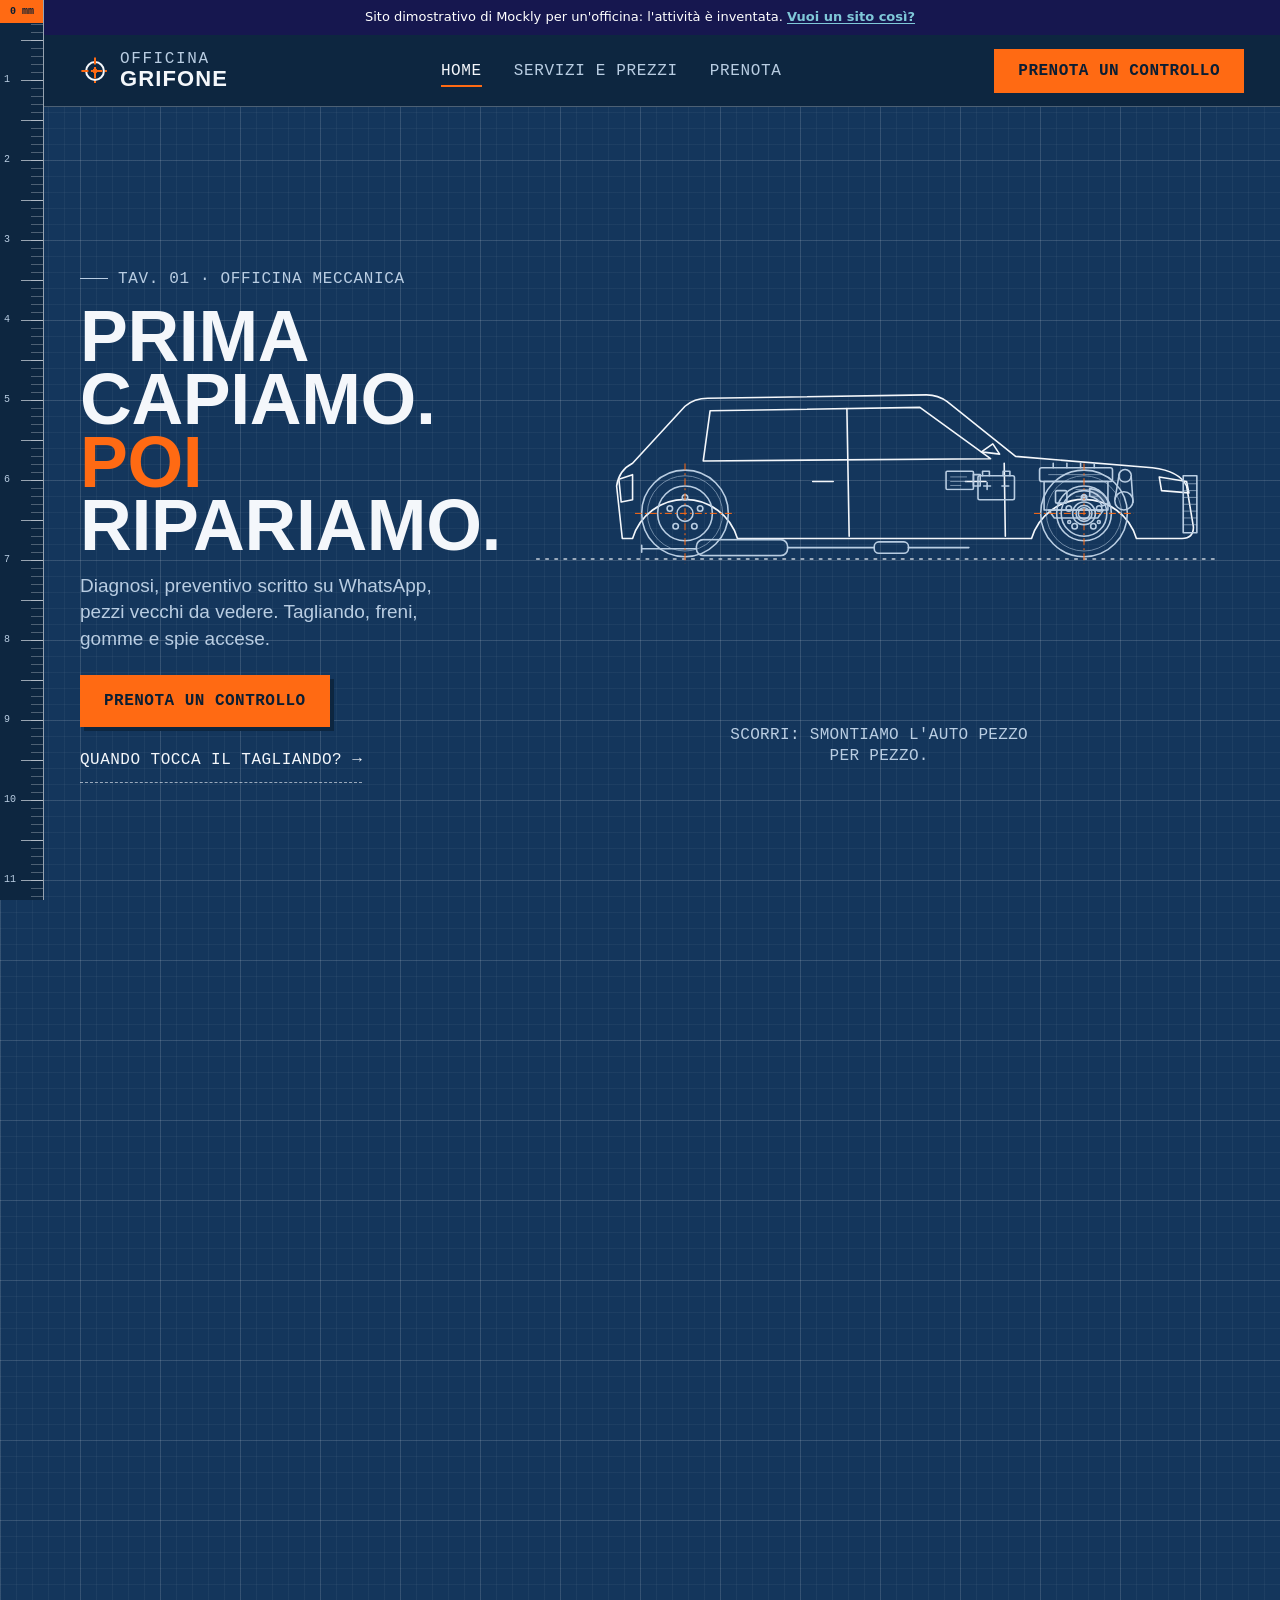
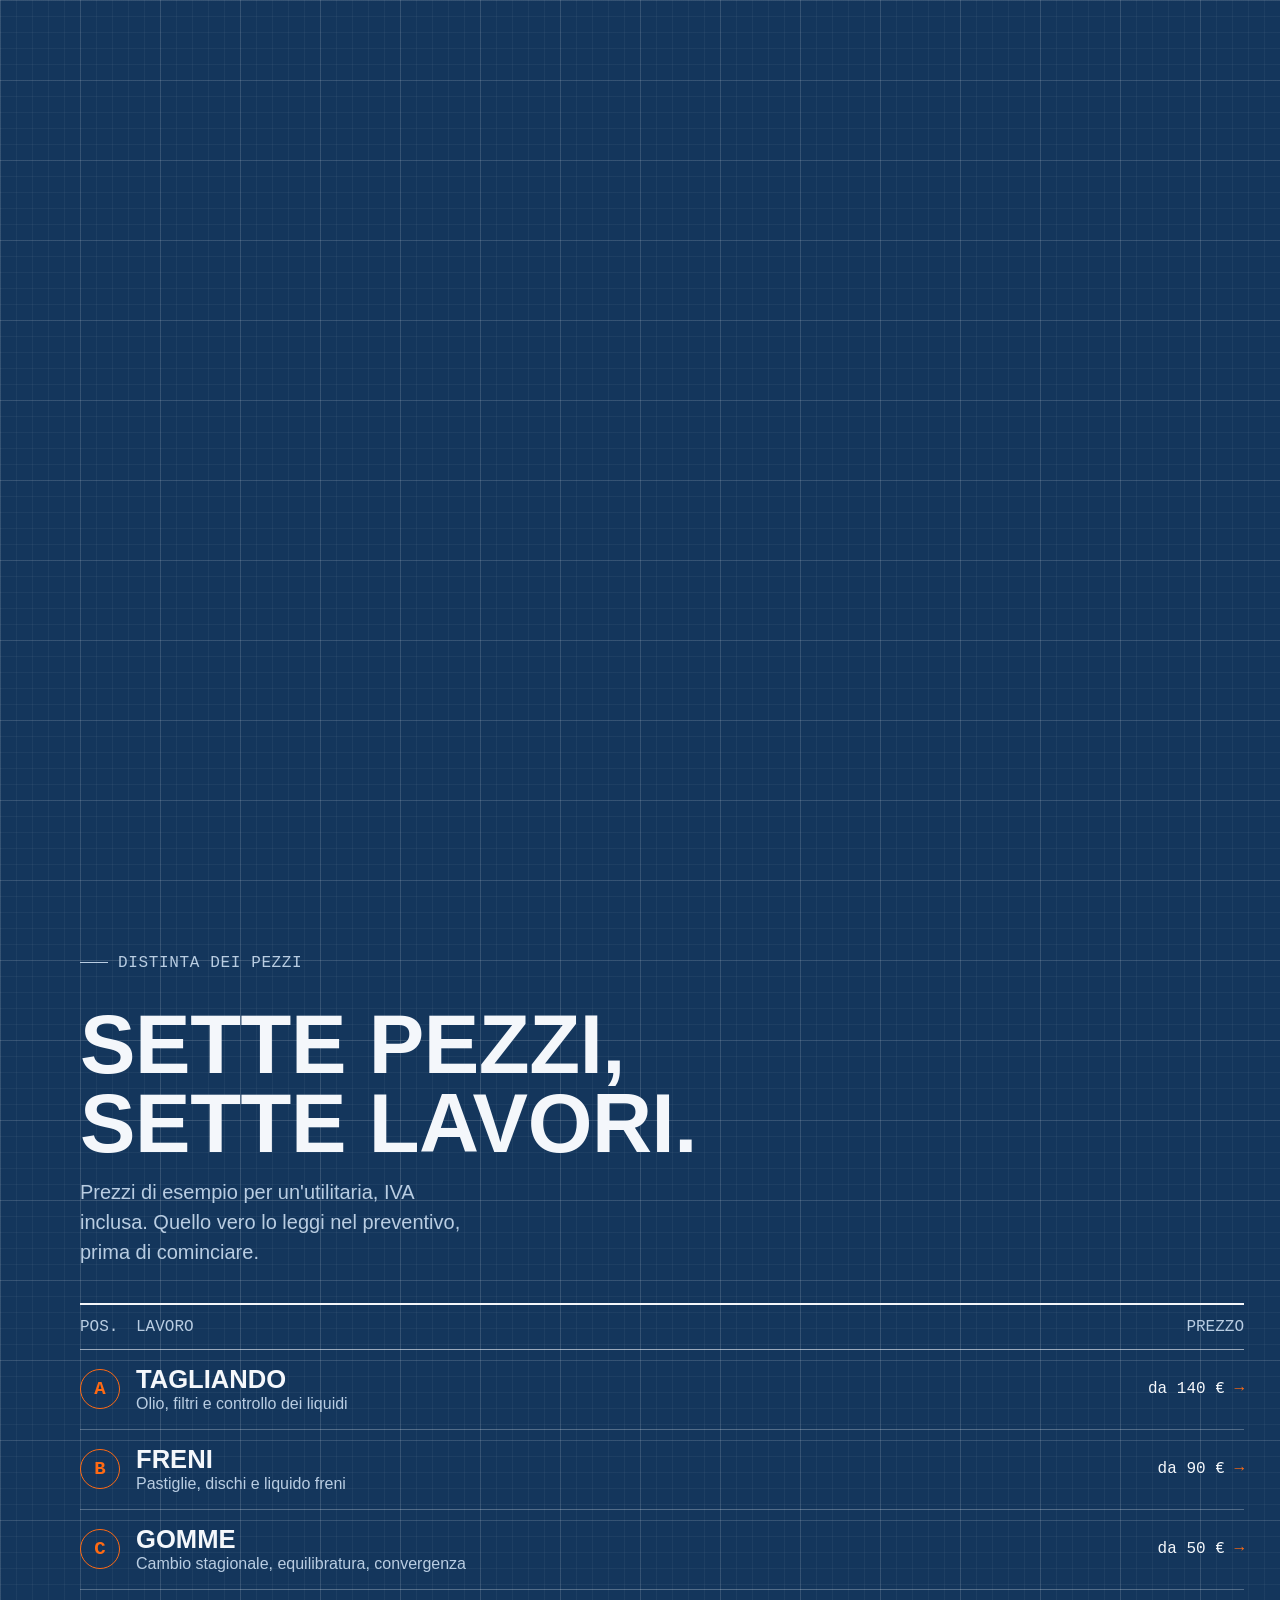
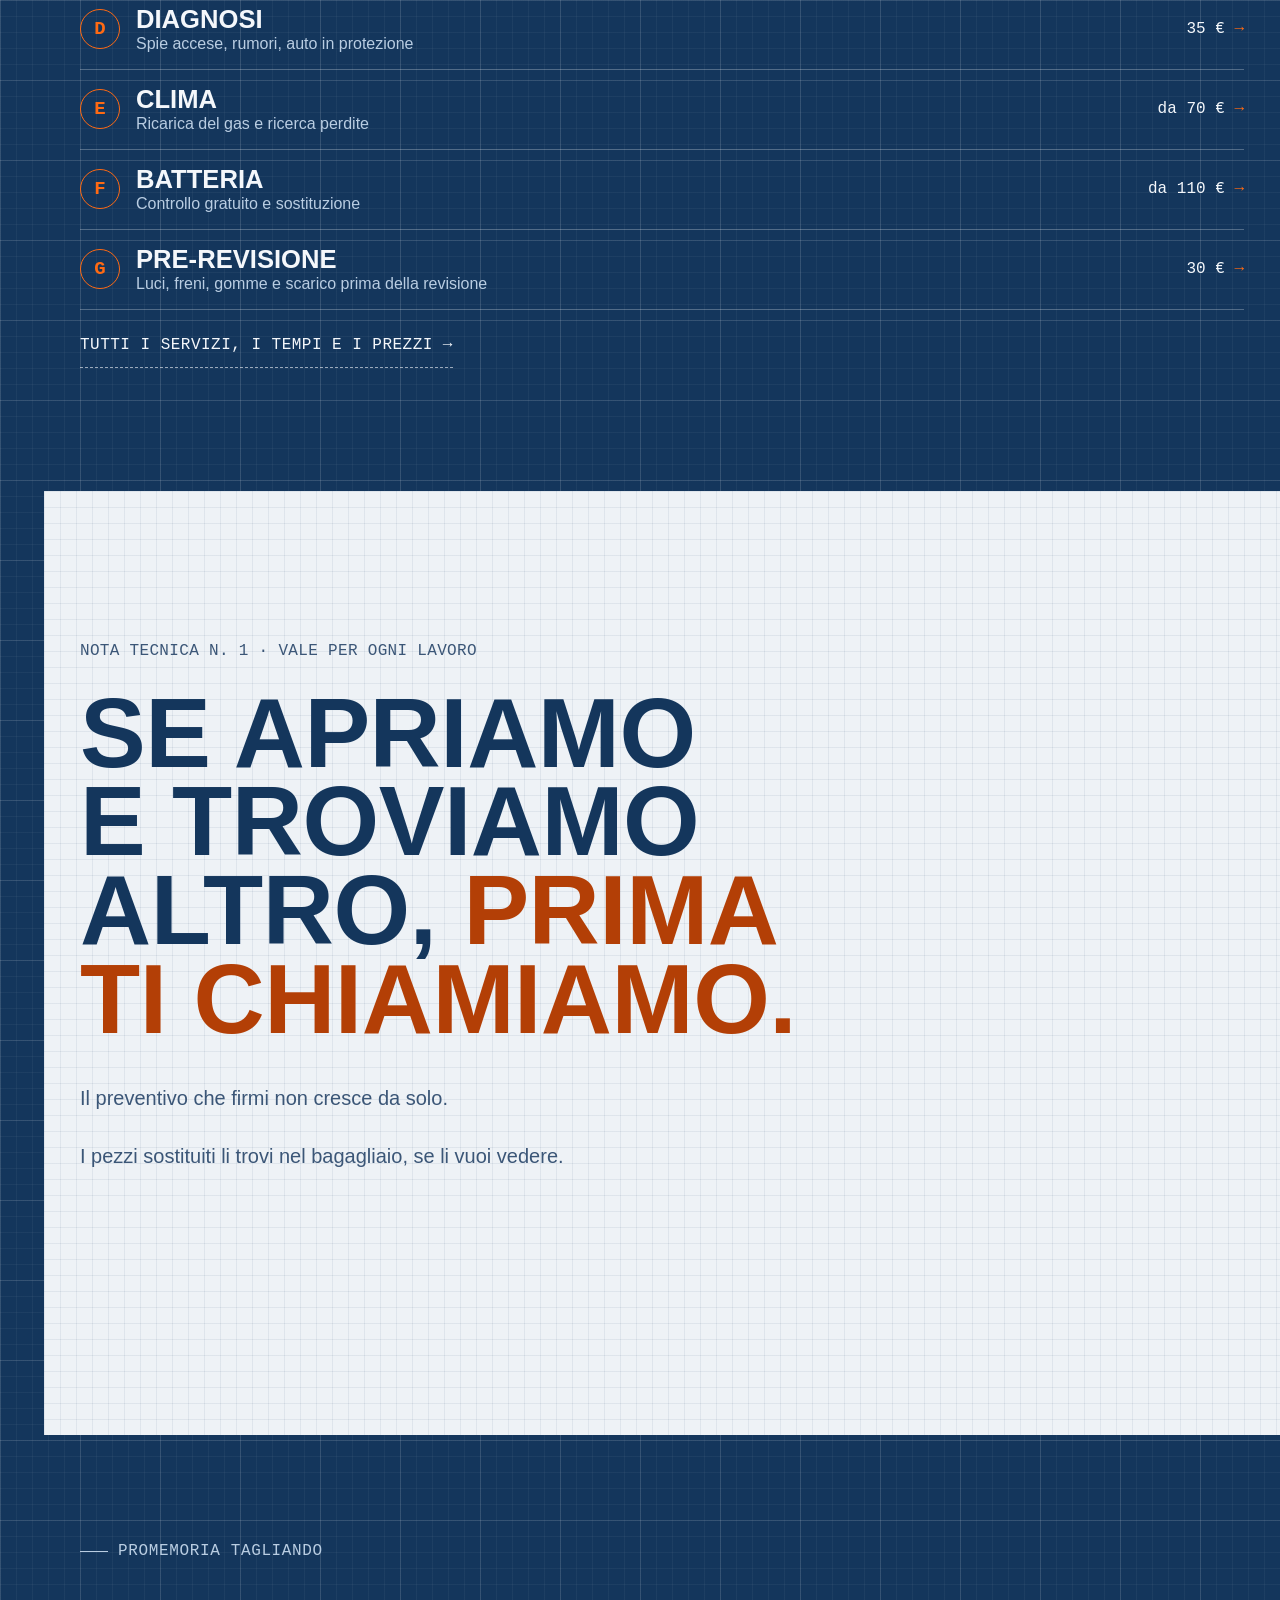
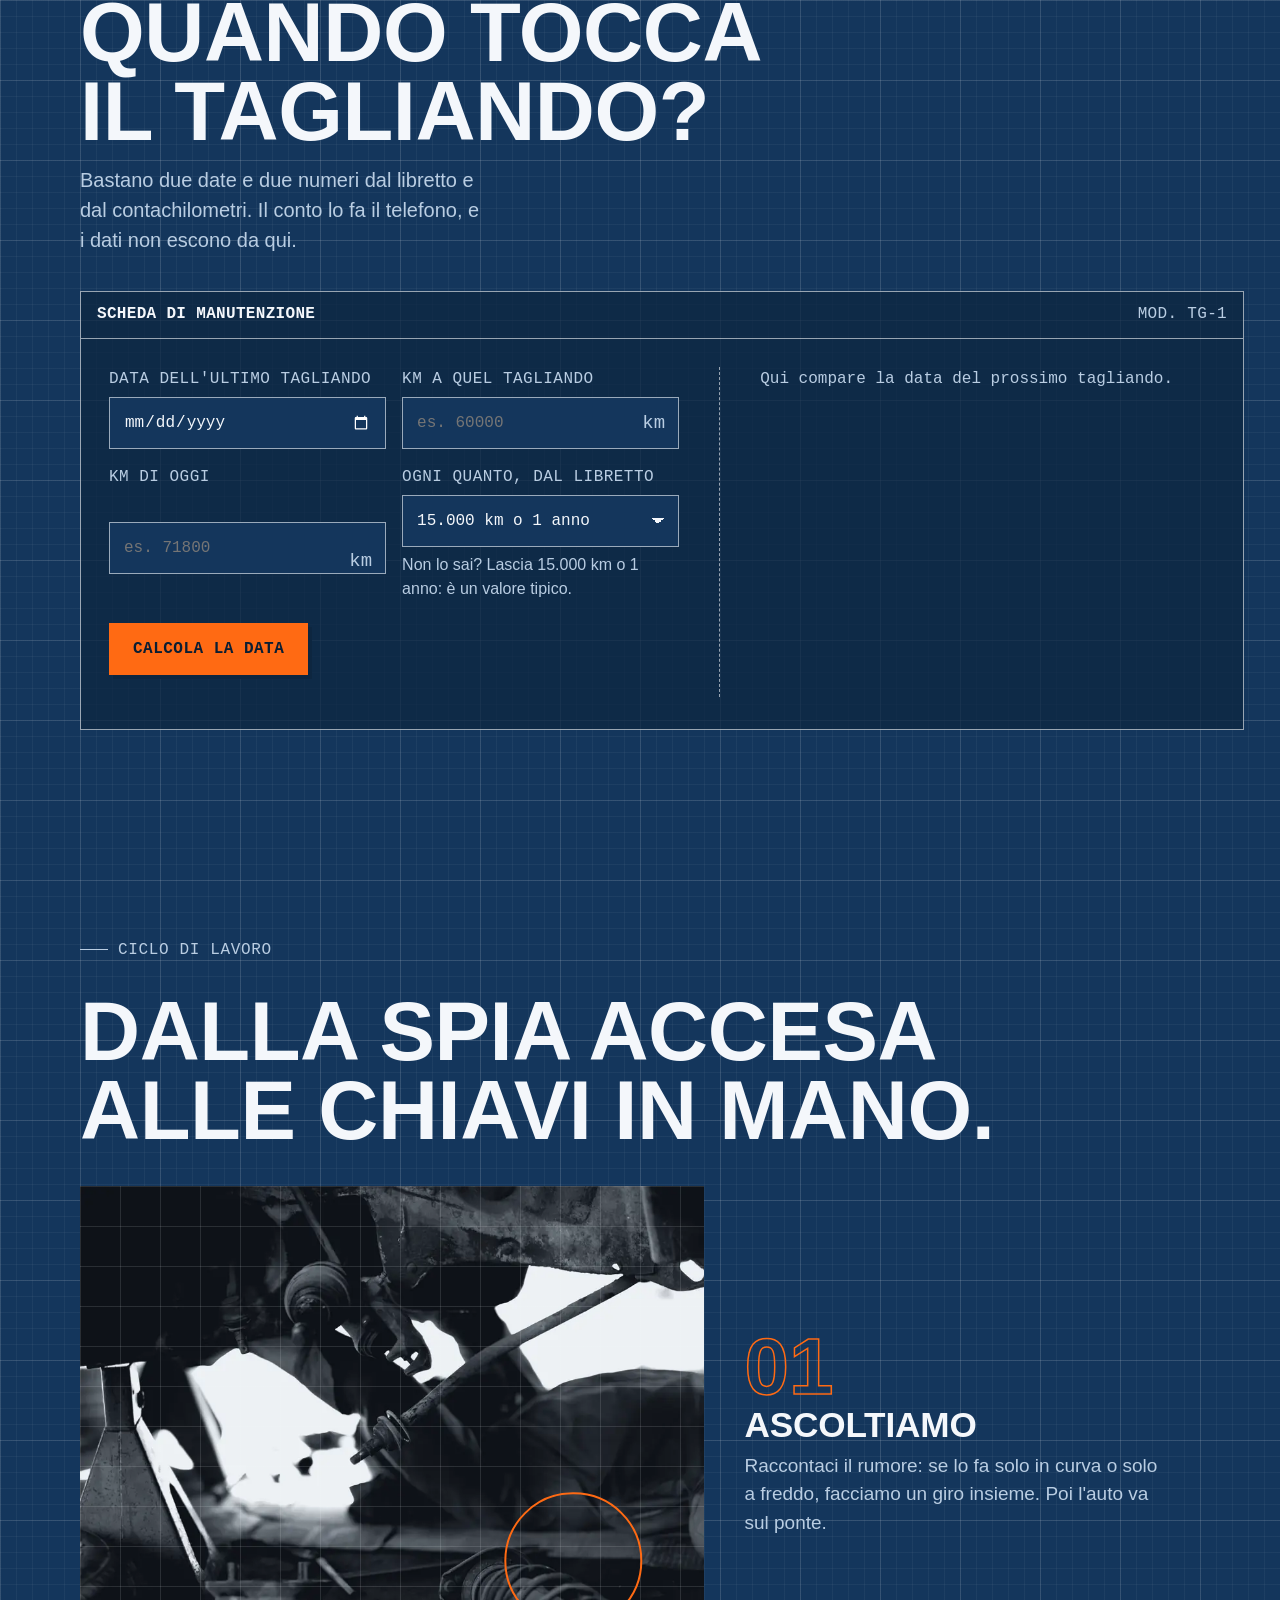
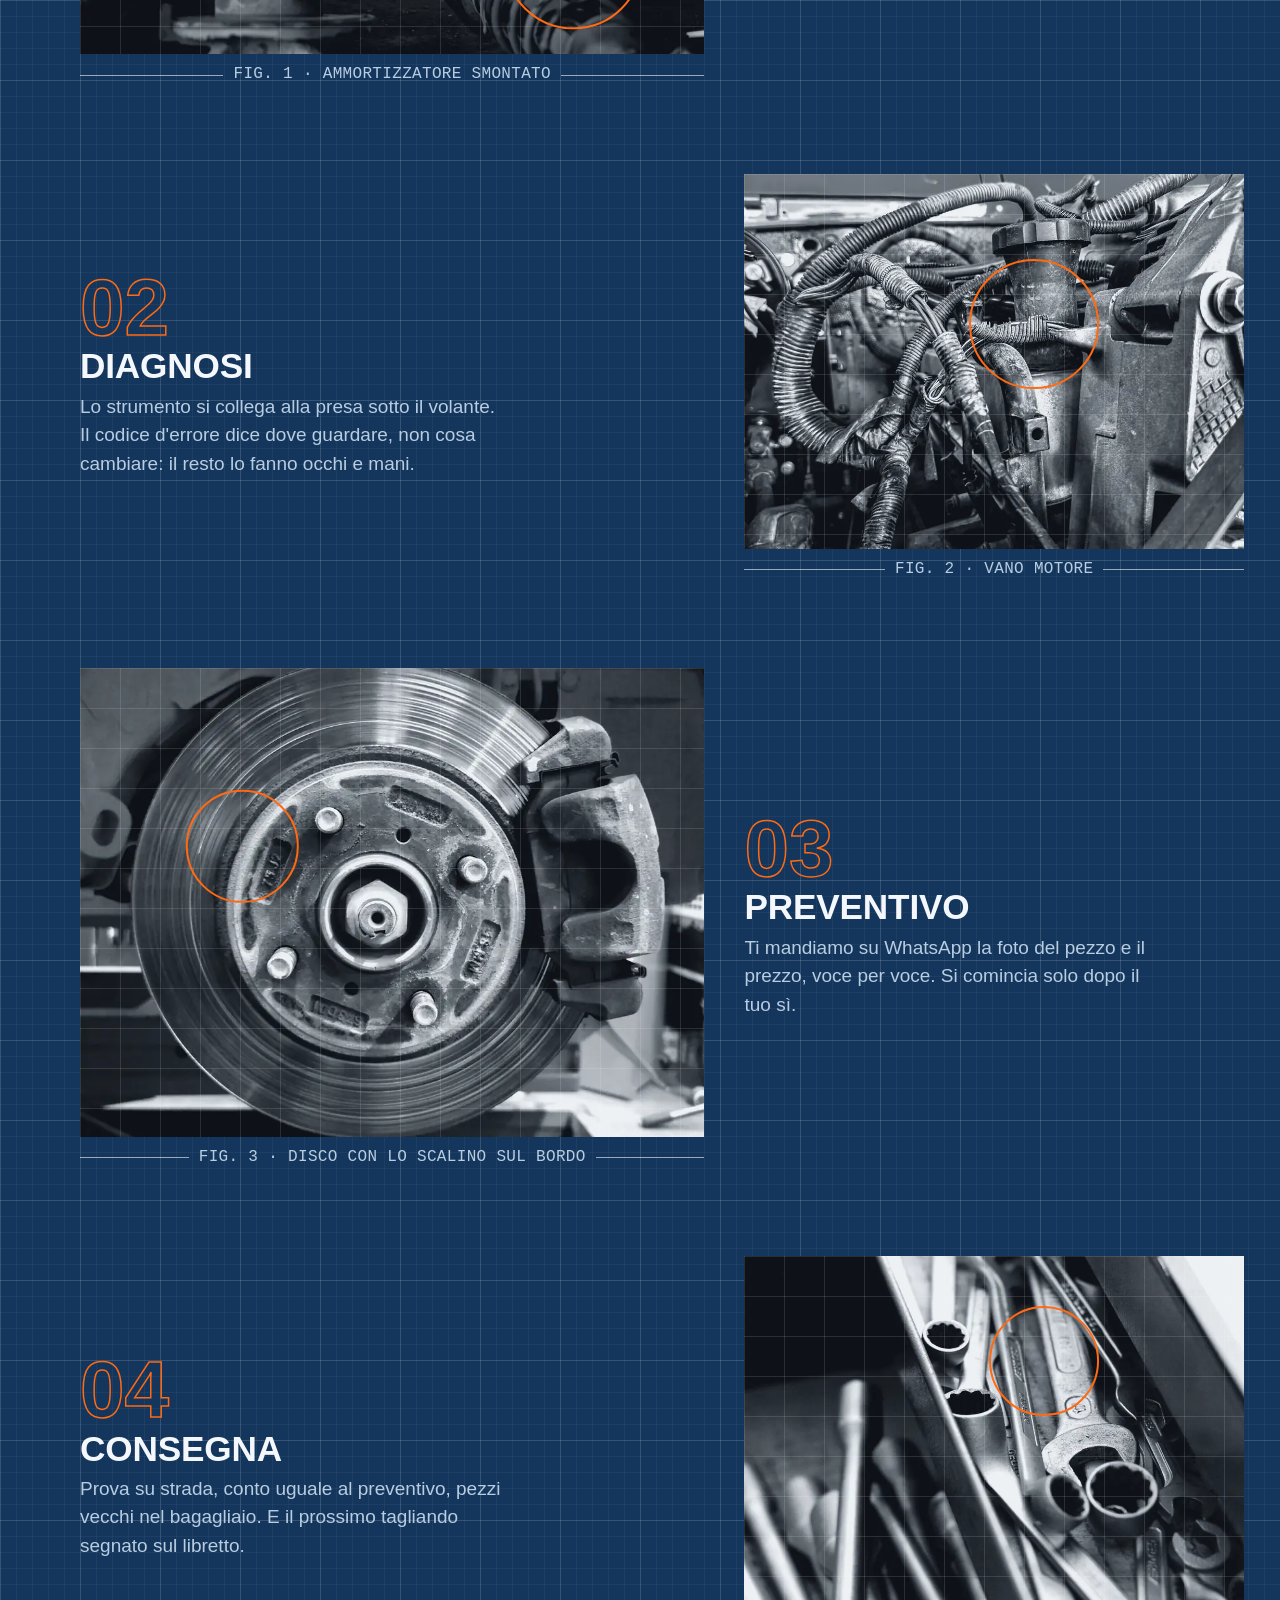
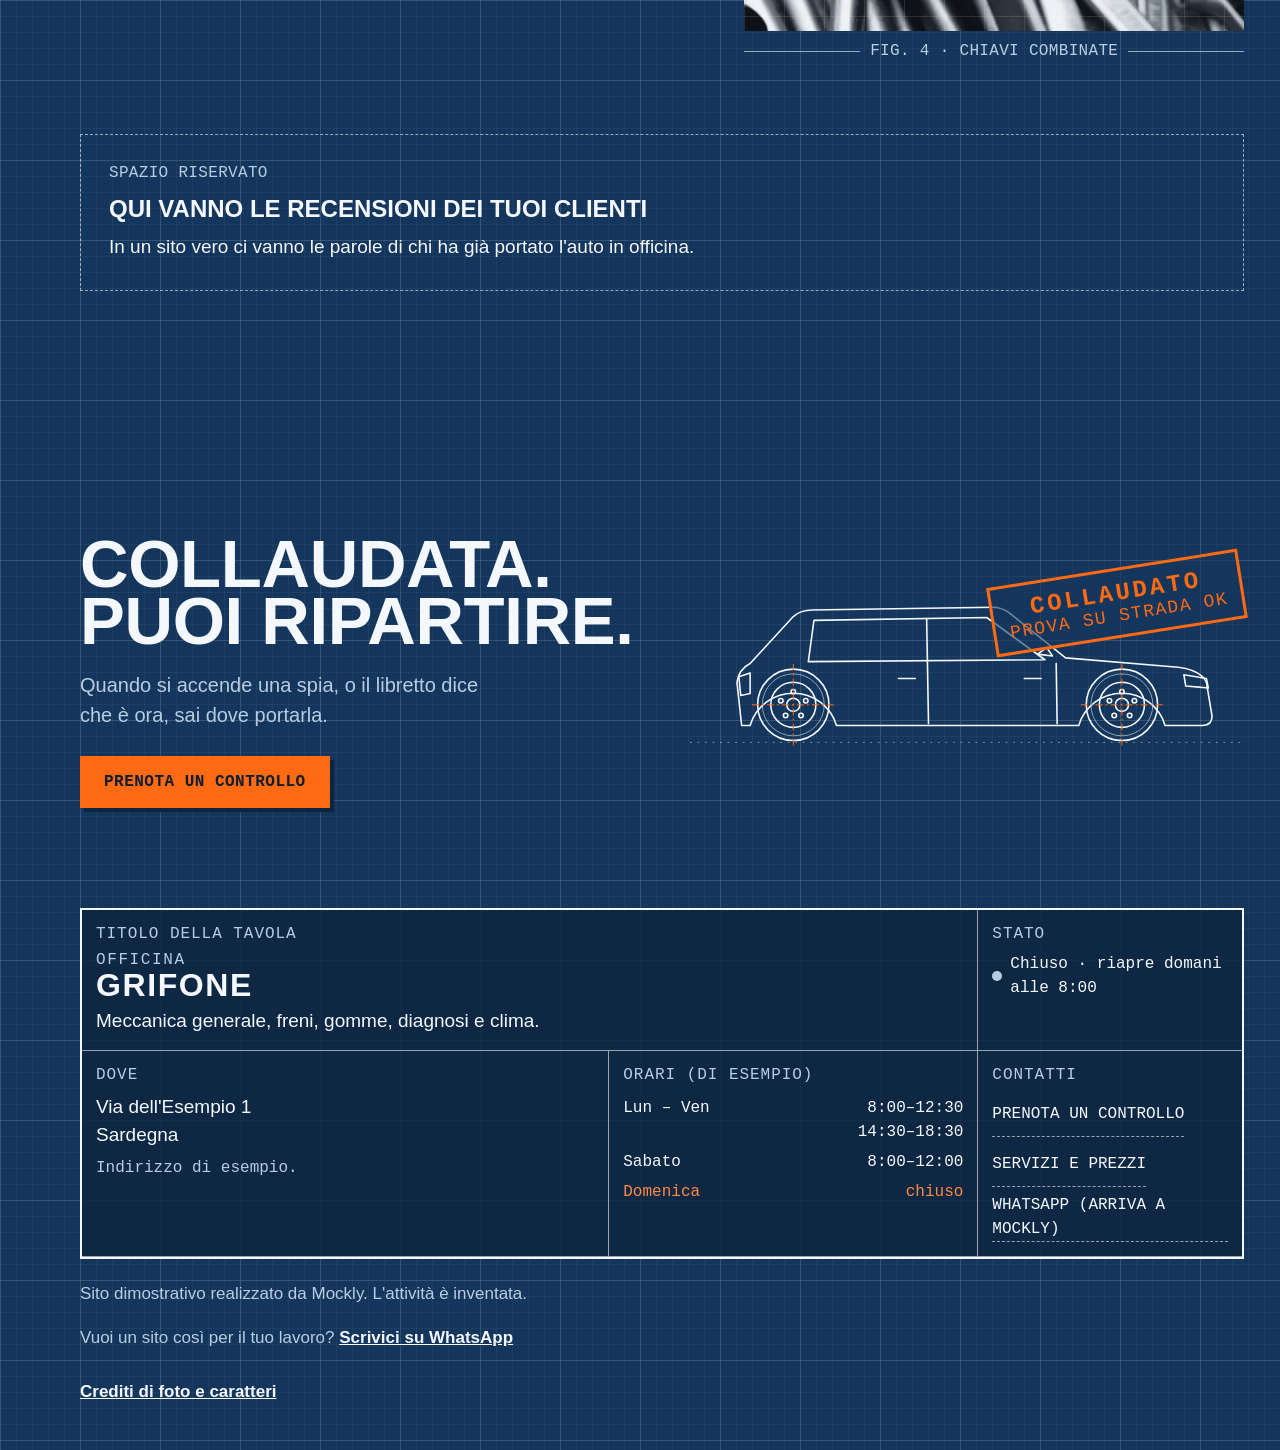
==== commit 6b318bb3: "Striscia 'Sito dimostrativo di Mockly' in cima a ogni pagina Co-Authored-By: Claude Opus 5.5 <norepl" ====
--- a/index.html
+++ b/index.html
@@ -26,6 +26,10 @@
 <script>(function(d){var c=d.className.replace('no-js','js');if(window.matchMedia&&matchMedia('(prefers-reduced-motion: reduce)').matches)c+=' riduci';d.className=c;})(document.documentElement);</script>
 </head>
 <body class="has-barra">
+<!-- Striscia Mockly: dice che questo è un sito dimostrativo -->
+<div class="mockly-demo-bar" role="note"><p>Sito dimostrativo di Mockly per un'officina: l'attività è inventata. <a href="https://mockly.it/">Vuoi un sito così?</a></p></div>
+<script>(function(){var b=document.currentScript.previousElementSibling,h=[];function pad(){var c=getComputedStyle(document.body),t=parseFloat(c.paddingTop)||0;b.style.margin="-"+t+"px -"+(parseFloat(c.paddingRight)||0)+"px "+t+"px -"+(parseFloat(c.paddingLeft)||0)+"px";}function find(){pad();h=[].filter.call(document.body.querySelectorAll("*"),function(e){if(e===b||b.contains(e))return false;if(e.hasAttribute("data-mockly-bar"))return true;var s=getComputedStyle(e);if(s.position!=="fixed"||s.top!=="0px")return false;var r=e.getBoundingClientRect();if(r.height>20&&r.height<innerHeight*.5&&r.width>innerWidth*.5){e.setAttribute("data-mockly-bar","");return true;}return false;});move();}function move(){var t=Math.max(0,b.offsetHeight-scrollY)+"px";h.forEach(function(e){e.style.top=t;});}addEventListener("load",find);addEventListener("resize",find);addEventListener("scroll",move,{passive:true});if(document.readyState!=="loading")find();else document.addEventListener("DOMContentLoaded",find);})();</script>
+<style>.mockly-demo-bar{position:relative;z-index:1;margin:0;padding:8px 16px;background:#16174F;color:#fff;font:500 13px/1.45 system-ui,-apple-system,"Segoe UI",Roboto,sans-serif;text-align:center;letter-spacing:0}.mockly-demo-bar p{margin:0;color:inherit;font:inherit}.mockly-demo-bar a{color:#7FC8D8;font-weight:600;text-decoration:underline;text-underline-offset:2px}.mockly-demo-bar a:focus-visible{outline:2px solid #7FC8D8;outline-offset:2px}</style>
 <a class="salta" href="#contenuto">Vai al contenuto</a>
 <svg class="vh" aria-hidden="true" focusable="false" width="0" height="0">
   <defs>
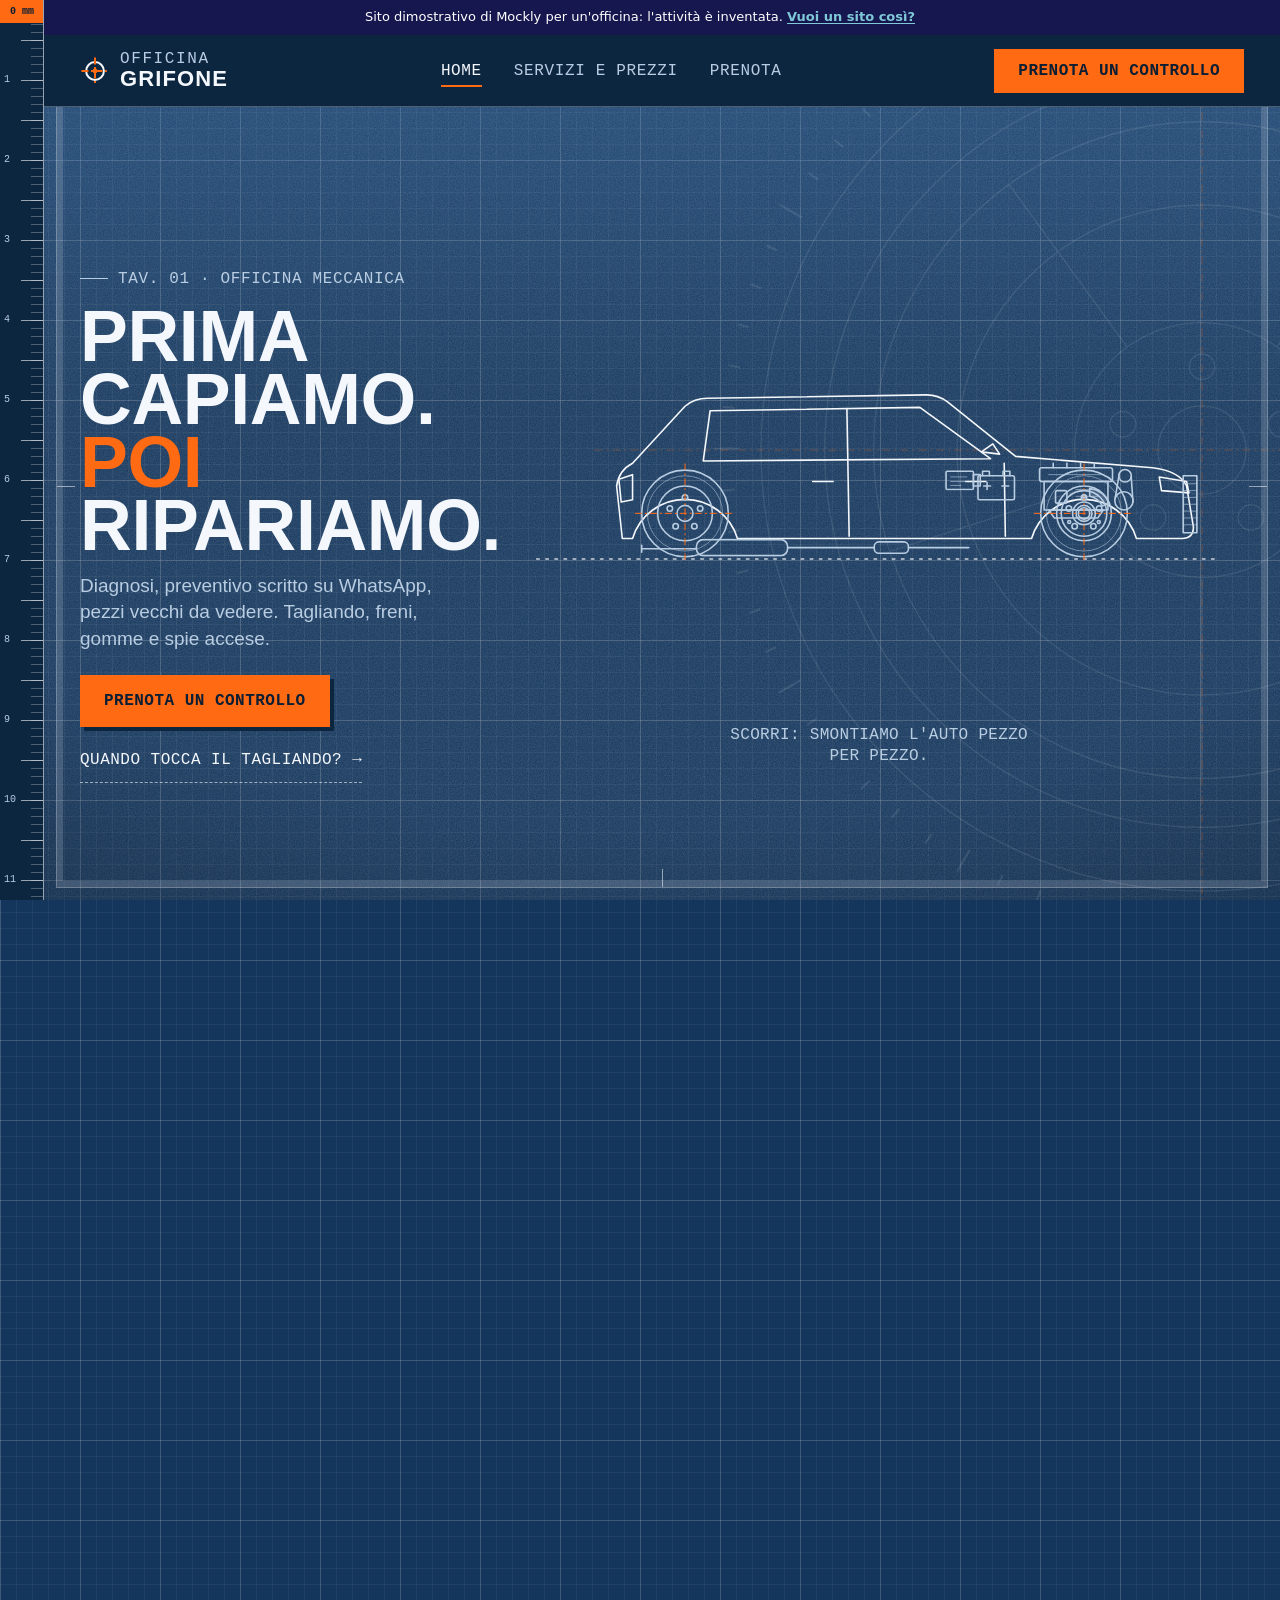
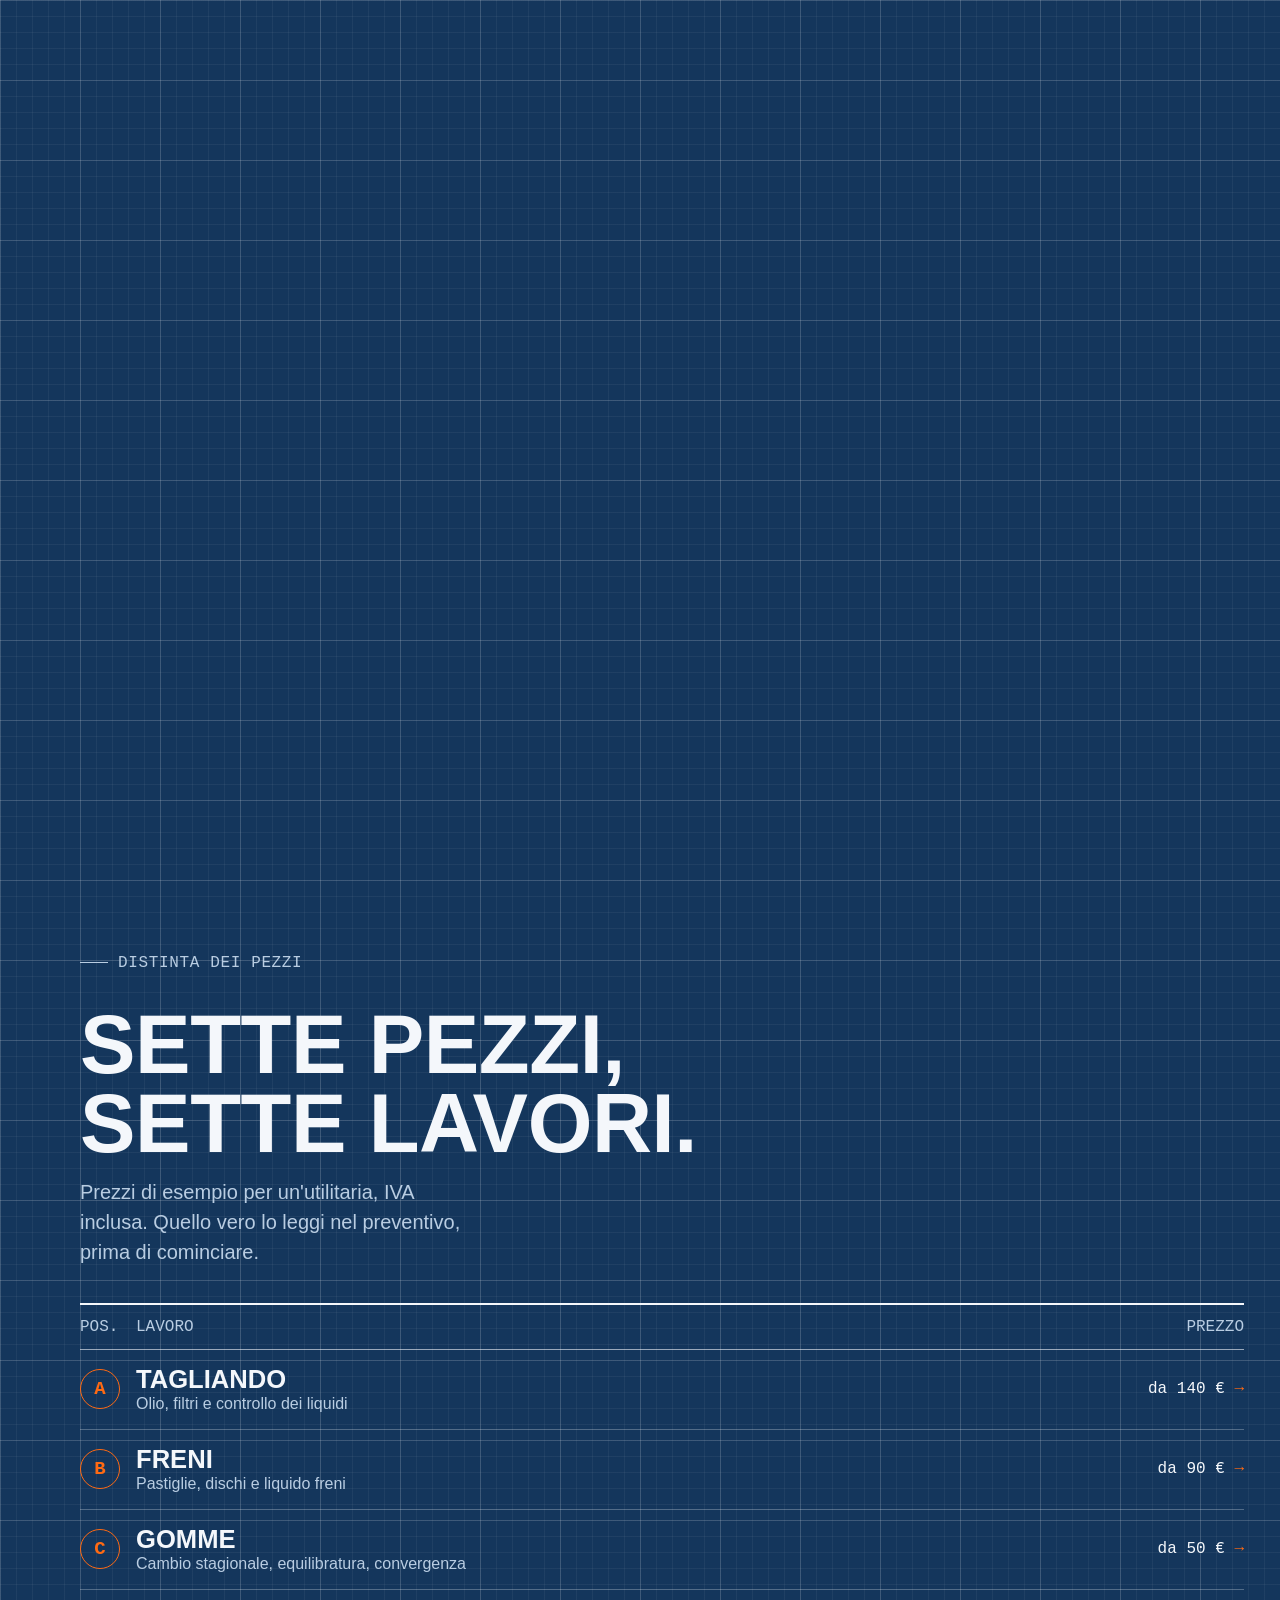
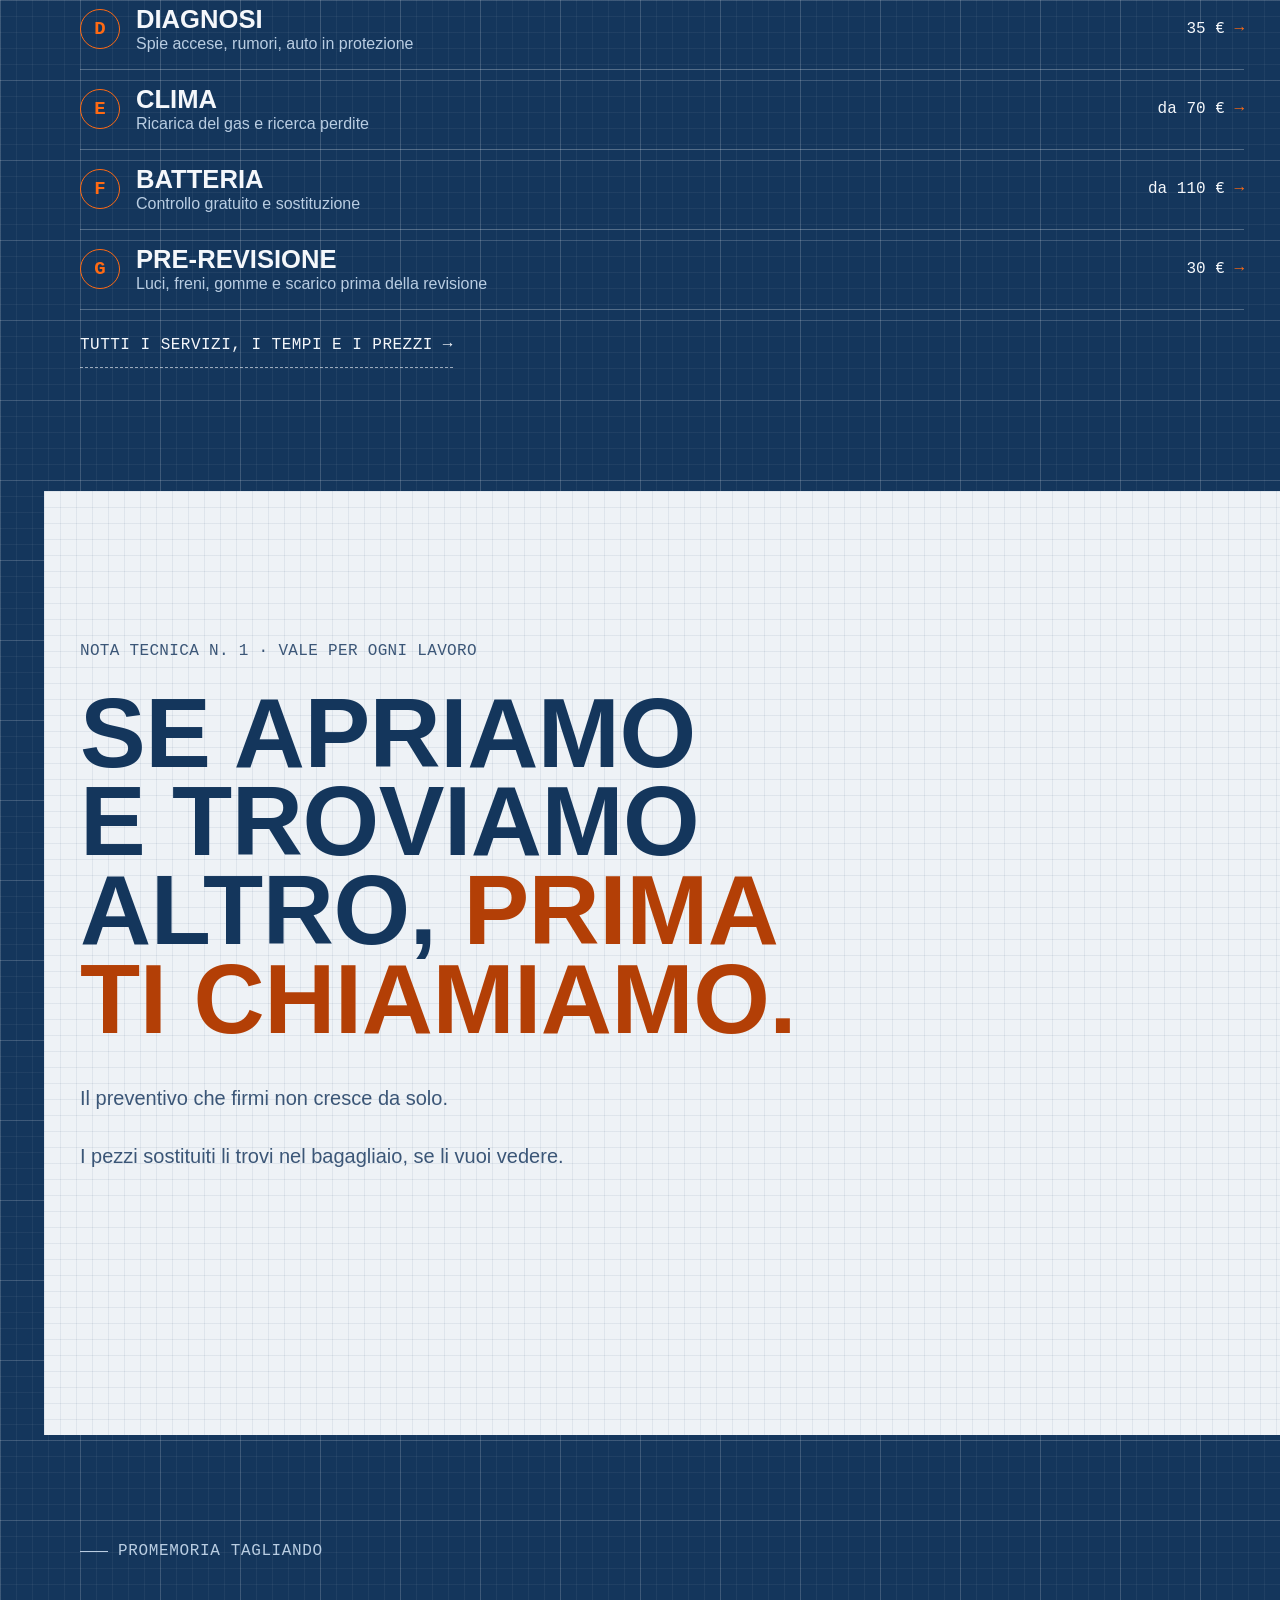
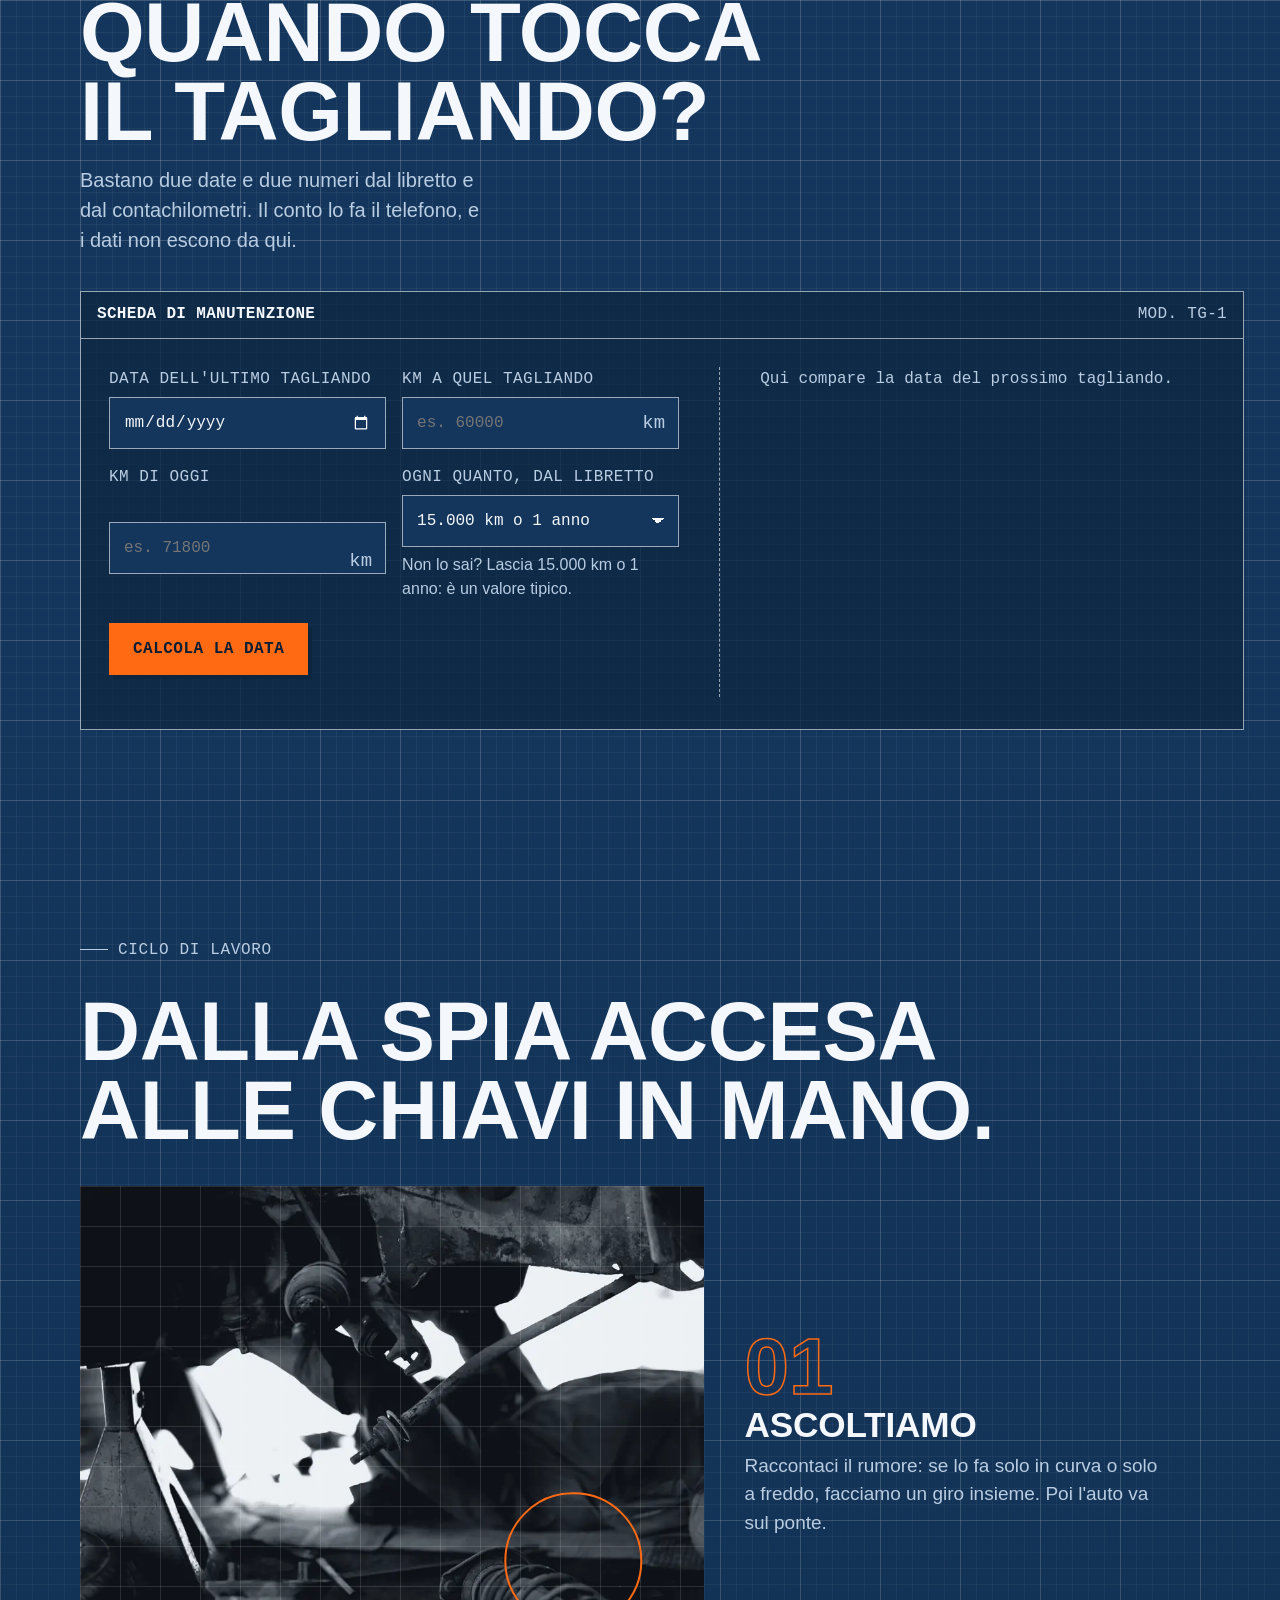
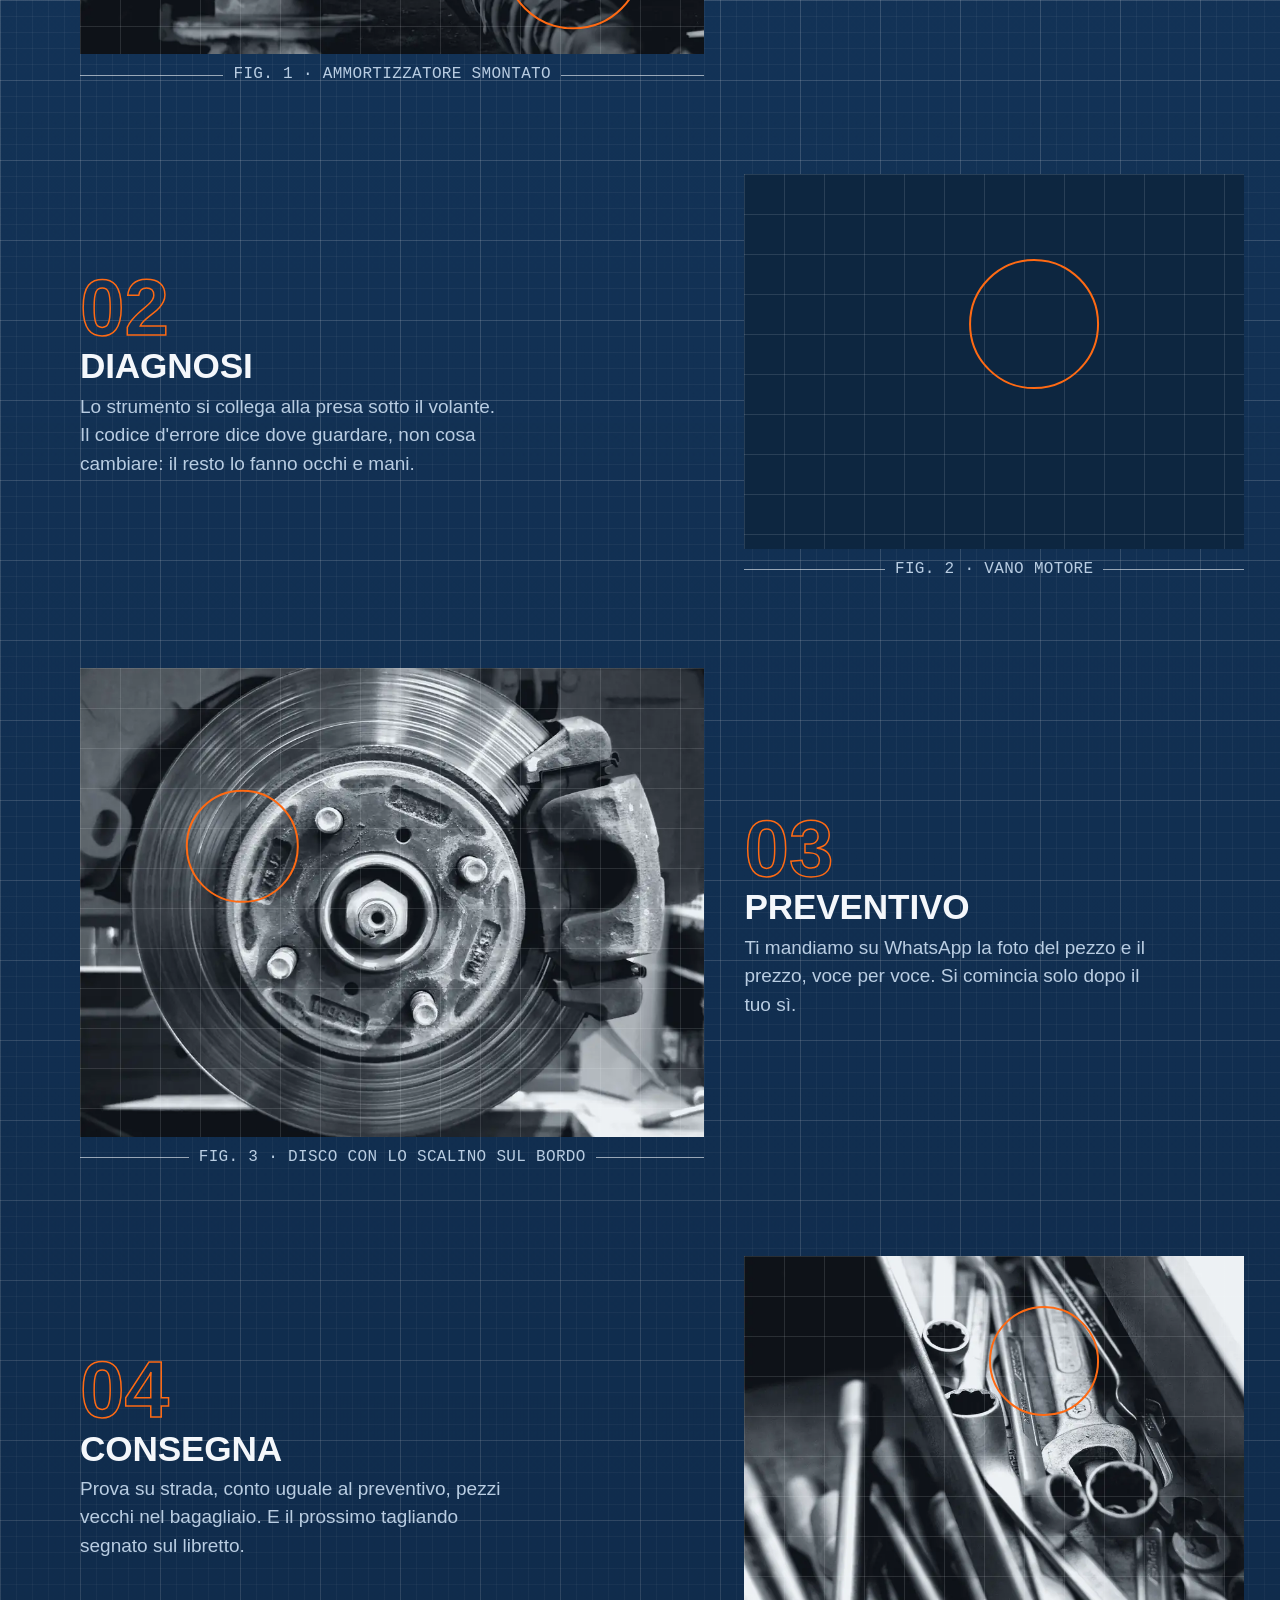
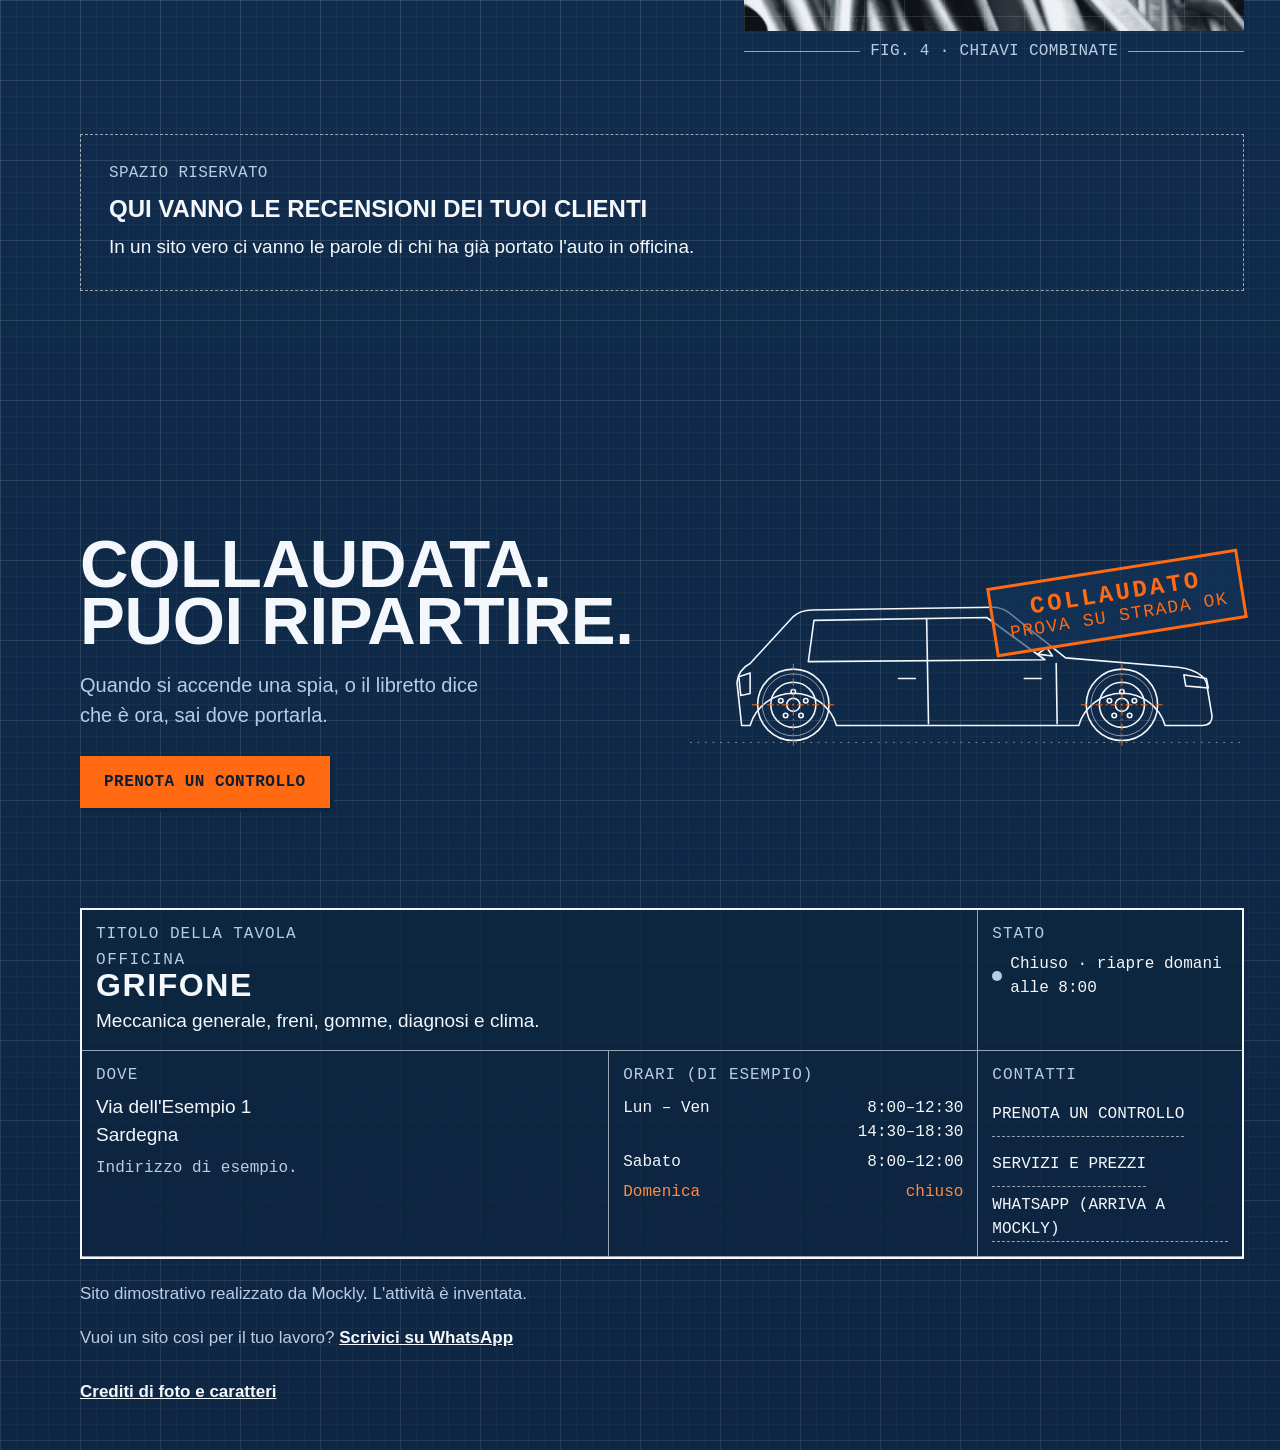
==== commit 88416747: "Fondo più ricco: carta con profondità e grana, cornice da tavola, ruota che gira con lo scorrimento " ====
--- a/index.html
+++ b/index.html
@@ -22,7 +22,7 @@
 <link rel="apple-touch-icon" href="assets/img/icona-180.png">
 <link rel="preload" href="assets/fonts/archivo-narrow-400-700.woff2" as="font" type="font/woff2" crossorigin>
 <link rel="preload" href="assets/fonts/ibm-plex-mono-400.woff2" as="font" type="font/woff2" crossorigin>
-<link rel="stylesheet" href="assets/css/style.css?v=20261104b">
+<link rel="stylesheet" href="assets/css/style.css?v=20261105a">
 <script>(function(d){var c=d.className.replace('no-js','js');if(window.matchMedia&&matchMedia('(prefers-reduced-motion: reduce)').matches)c+=' riduci';d.className=c;})(document.documentElement);</script>
 </head>
 <body class="has-barra">
@@ -31,6 +31,15 @@
 <script>(function(){var b=document.currentScript.previousElementSibling,h=[];function pad(){var c=getComputedStyle(document.body),t=parseFloat(c.paddingTop)||0;b.style.margin="-"+t+"px -"+(parseFloat(c.paddingRight)||0)+"px "+t+"px -"+(parseFloat(c.paddingLeft)||0)+"px";}function find(){pad();h=[].filter.call(document.body.querySelectorAll("*"),function(e){if(e===b||b.contains(e))return false;if(e.hasAttribute("data-mockly-bar"))return true;var s=getComputedStyle(e);if(s.position!=="fixed"||s.top!=="0px")return false;var r=e.getBoundingClientRect();if(r.height>20&&r.height<innerHeight*.5&&r.width>innerWidth*.5){e.setAttribute("data-mockly-bar","");return true;}return false;});move();}function move(){var t=Math.max(0,b.offsetHeight-scrollY)+"px";h.forEach(function(e){e.style.top=t;});}addEventListener("load",find);addEventListener("resize",find);addEventListener("scroll",move,{passive:true});if(document.readyState!=="loading")find();else document.addEventListener("DOMContentLoaded",find);})();</script>
 <style>.mockly-demo-bar{position:relative;z-index:1;margin:0;padding:8px 16px;background:#16174F;color:#fff;font:500 13px/1.45 system-ui,-apple-system,"Segoe UI",Roboto,sans-serif;text-align:center;letter-spacing:0}.mockly-demo-bar p{margin:0;color:inherit;font:inherit}.mockly-demo-bar a{color:#7FC8D8;font-weight:600;text-decoration:underline;text-underline-offset:2px}.mockly-demo-bar a:focus-visible{outline:2px solid #7FC8D8;outline-offset:2px}</style>
 <a class="salta" href="#contenuto">Vai al contenuto</a>
+<div class="fondale" aria-hidden="true">
+  <div class="fondale__ruota"><svg viewBox="-50 -50 100 100" focusable="false">
+    <circle class="gradi" r="48.5"/><circle class="gradi gradi--grandi" r="48.5"/>
+    <circle r="45"/><circle r="38.5"/><circle r="33.5"/><circle r="25"/><circle r="13"/><circle r="4.5"/>
+    <circle cx="0" cy="-8.5" r="1.3"/><circle cx="8.08" cy="-2.63" r="1.3"/><circle cx="4.99" cy="6.88" r="1.3"/><circle cx="-4.99" cy="6.88" r="1.3"/><circle cx="-8.08" cy="-2.63" r="1.3"/>
+    <path d="M7.64 -10.52L19.69 -27.1M12.36 4.02L31.86 10.35M0 13V33.5M-12.36 4.02L-31.86 10.35M-7.64 -10.52L-19.69 -27.1"/>
+  </svg></div>
+  <div class="fondale__assi"><svg viewBox="-50 -50 100 100" focusable="false"><path d="M-62 0H62M0 -62V62"/></svg></div>
+</div>
 <svg class="vh" aria-hidden="true" focusable="false" width="0" height="0">
   <defs>
     <symbol id="s-marchio" viewBox="0 0 32 32">
@@ -213,7 +222,7 @@
           <li><a class="vivo__riga" href="servizi.html#batteria" data-per="batteria"><span class="vivo__pos" aria-hidden="true">F</span><span class="vivo__nome">Batteria</span><span class="vivo__prezzo">da 110 €</span></a></li>
           <li><a class="vivo__riga" href="servizi.html#revisione" data-per="scarico"><span class="vivo__pos" aria-hidden="true">G</span><span class="vivo__nome">Pre-revisione</span><span class="vivo__prezzo">30 €</span></a></li>
         </ol>
-        <p class="vivo__nota nota-esempio">Prezzi di esempio · <a href="servizi.html">tutti i servizi →</a></p>
+        <p class="vivo__nota nota-esempio">Prezzi di esempio.<a href="servizi.html">Tutti i servizi →</a></p>
       </div>
     </div>
   </section>
@@ -451,6 +460,6 @@
   <a class="bottone bottone--linea" href="#orari"><span class="barra__stato" aria-hidden="true"></span>Orari</a>
   <a class="bottone" href="prenota.html">Prenota<span class="lungo">&nbsp;un controllo</span></a>
 </nav>
-<script src="assets/js/main.js?v=20261104b"></script>
+<script src="assets/js/main.js?v=20261105a"></script>
 </body>
 </html>
--- a/assets/css/style.css
+++ b/assets/css/style.css
@@ -64,12 +64,15 @@
   line-height: 1.5;
   color: var(--bianco);
   background-color: var(--blu);
+  /* carta da lucido: più chiara in alto, più scura verso il fondo, poi la griglia */
   background-image:
-    linear-gradient(rgba(244, 247, 251, 0.11) 1px, transparent 1px),
-    linear-gradient(90deg, rgba(244, 247, 251, 0.11) 1px, transparent 1px),
-    linear-gradient(rgba(244, 247, 251, 0.045) 1px, transparent 1px),
-    linear-gradient(90deg, rgba(244, 247, 251, 0.045) 1px, transparent 1px);
-  background-size: 80px 80px, 80px 80px, 16px 16px, 16px 16px;
+    linear-gradient(180deg, rgba(58, 118, 182, 0.34) 0, rgba(58, 118, 182, 0) 46vh, rgba(0, 0, 0, 0) 58%, rgba(4, 14, 30, 0.4) 100%),
+    linear-gradient(rgba(244, 247, 251, 0.14) 1px, transparent 1px),
+    linear-gradient(90deg, rgba(244, 247, 251, 0.14) 1px, transparent 1px),
+    linear-gradient(rgba(244, 247, 251, 0.05) 1px, transparent 1px),
+    linear-gradient(90deg, rgba(244, 247, 251, 0.05) 1px, transparent 1px);
+  background-size: 100% 100%, 80px 80px, 80px 80px, 16px 16px, 16px 16px;
+  isolation: isolate;
   padding-top: calc(var(--header-h) + var(--righello));
   padding-bottom: var(--barra-h);
   -webkit-tap-highlight-color: transparent;
@@ -441,6 +444,82 @@
 }
 .barra__stato.is-aperto { background: #4ADE80; }
 
+
+/* ---------- Fondo della tavola: grana, cornice, ruota ---------- */
+/* Tre livelli fissi dietro al contenuto: grana e bordo scuro, ruota, cornice con segni di centratura */
+body::before {
+  content: "";
+  position: fixed;
+  inset: 0;
+  z-index: -1;
+  pointer-events: none;
+  background-image:
+    radial-gradient(ellipse 125% 95% at 50% 42%, transparent 52%, rgba(3, 12, 26, 0.5) 100%),
+    url("data:image/svg+xml,%3Csvg xmlns='http://www.w3.org/2000/svg' width='220' height='220'%3E%3Cfilter id='n'%3E%3CfeTurbulence type='fractalNoise' baseFrequency='.85' numOctaves='2' stitchTiles='stitch'/%3E%3CfeColorMatrix values='0 0 0 0 1 0 0 0 0 1 0 0 0 0 1 0 0 0 .17 0'/%3E%3C/filter%3E%3Crect width='100%25' height='100%25' filter='url(%23n)'/%3E%3C/svg%3E");
+  background-size: 100% 100%, 220px 220px;
+}
+body::after {
+  content: "";
+  position: fixed;
+  top: calc(var(--header-h) + var(--righello) + 8px);
+  right: 8px;
+  bottom: calc(var(--barra-h) + 8px);
+  left: 8px;
+  z-index: -1;
+  pointer-events: none;
+  border: 1px solid rgba(244, 247, 251, 0.36);
+  box-shadow: inset 0 0 0 5px transparent, inset 0 0 0 6px rgba(244, 247, 251, 0.16);
+  background:
+    linear-gradient(rgba(244, 247, 251, 0.55), rgba(244, 247, 251, 0.55)) 50% 0 / 1px 18px no-repeat,
+    linear-gradient(rgba(244, 247, 251, 0.55), rgba(244, 247, 251, 0.55)) 50% 100% / 1px 18px no-repeat,
+    linear-gradient(rgba(244, 247, 251, 0.55), rgba(244, 247, 251, 0.55)) 0 50% / 18px 1px no-repeat,
+    linear-gradient(rgba(244, 247, 251, 0.55), rgba(244, 247, 251, 0.55)) 100% 50% / 18px 1px no-repeat;
+}
+.fondale {
+  --d: min(125vw, 920px);
+  position: fixed;
+  inset: 0;
+  z-index: -1;
+  pointer-events: none;
+  overflow: hidden;
+}
+.fondale__ruota, .fondale__assi {
+  position: absolute;
+  width: var(--d);
+  height: var(--d);
+  right: calc(var(--d) * -0.42);
+  top: calc(50% - var(--d) / 2);
+}
+.fondale__ruota { opacity: 0.1; will-change: transform; }
+.fondale__assi { opacity: 0.3; }
+.fondale svg { width: 100%; height: 100%; overflow: visible; color: var(--bianco); }
+.fondale__ruota :where(circle, path) {
+  fill: none;
+  stroke: currentColor;
+  stroke-width: 1.4px;
+  vector-effect: non-scaling-stroke;
+}
+.fondale__assi path {
+  fill: none;
+  stroke: var(--arancio);
+  stroke-width: 1px;
+  stroke-dasharray: 8 4 2 4;
+  vector-effect: non-scaling-stroke;
+}
+/* scala dei gradi: un segno ogni 5°, uno più lungo ogni 30° */
+.fondale__ruota .gradi { vector-effect: none; stroke-width: 1.2; stroke-dasharray: 0.21 4.0224; }
+.fondale__ruota .gradi--grandi { vector-effect: none; stroke-width: 2.6; stroke-dasharray: 0.21 25.1845; }
+@media (min-width: 1024px) {
+  .fondale { --d: min(80vw, 980px); }
+  body::after {
+    top: calc(var(--header-h) + 12px);
+    right: 12px;
+    bottom: 12px;
+    left: calc(44px + 12px);
+  }
+}
+@media print { .fondale, body::before, body::after { display: none; } }
+
 /* ---------- Comparse ---------- */
 .js .rv { opacity: 0; transform: translateY(18px); transition: opacity 0.6s ease-out, transform 0.6s cubic-bezier(0.2, 0.8, 0.2, 1); }
 .js .rv.is-in { opacity: 1; transform: none; }
@@ -611,7 +690,7 @@
 .vivo__prezzo { font-family: var(--mono); font-size: 1rem; white-space: nowrap; }
 .vivo__prezzo::after { content: " \2192"; color: var(--arancio); }
 .vivo__nota { margin: 8px 0 0; }
-.vivo__nota a { display: inline-flex; align-items: center; min-height: 44px; color: var(--bianco); }
+.vivo__nota a { display: flex; align-items: center; width: fit-content; min-height: 44px; color: var(--bianco); }
 .no-js .vivo__riga, .riduci .vivo__riga { opacity: 1; }
 .distinta-sez { display: none; }
 
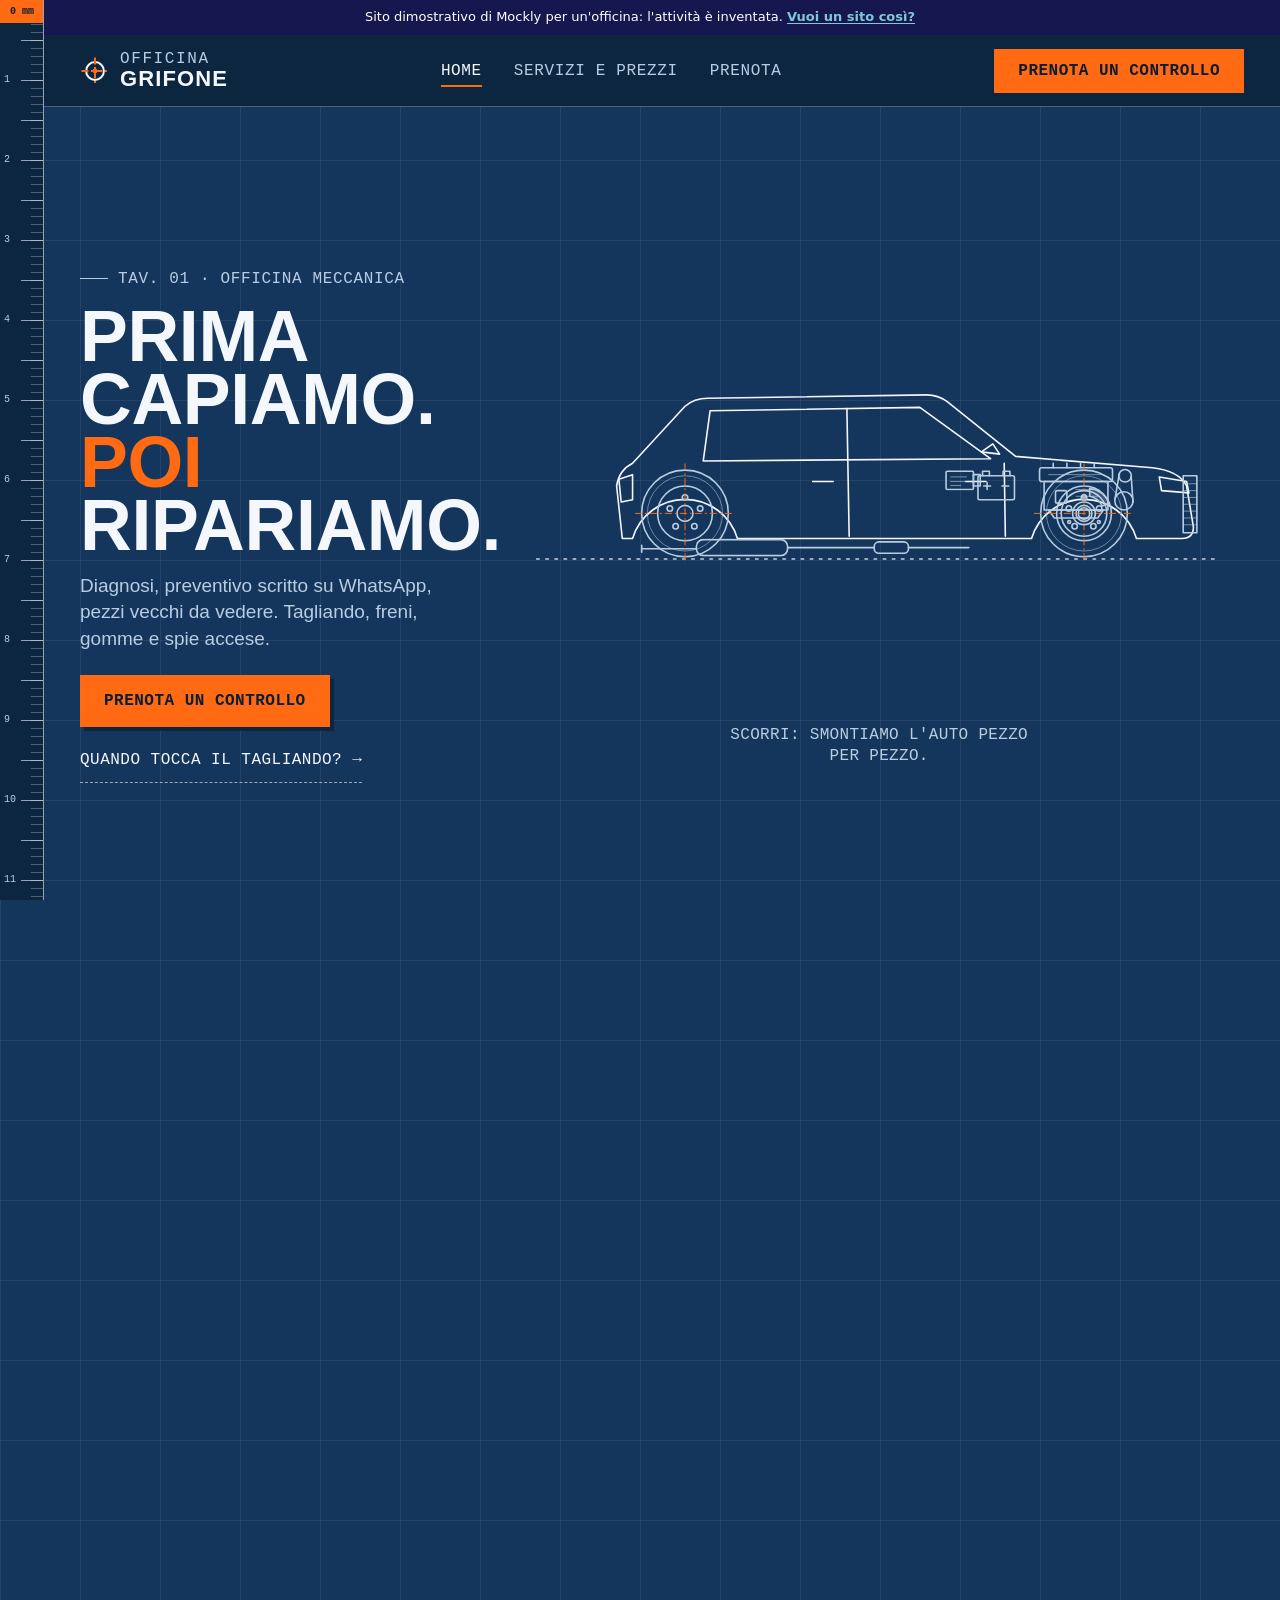
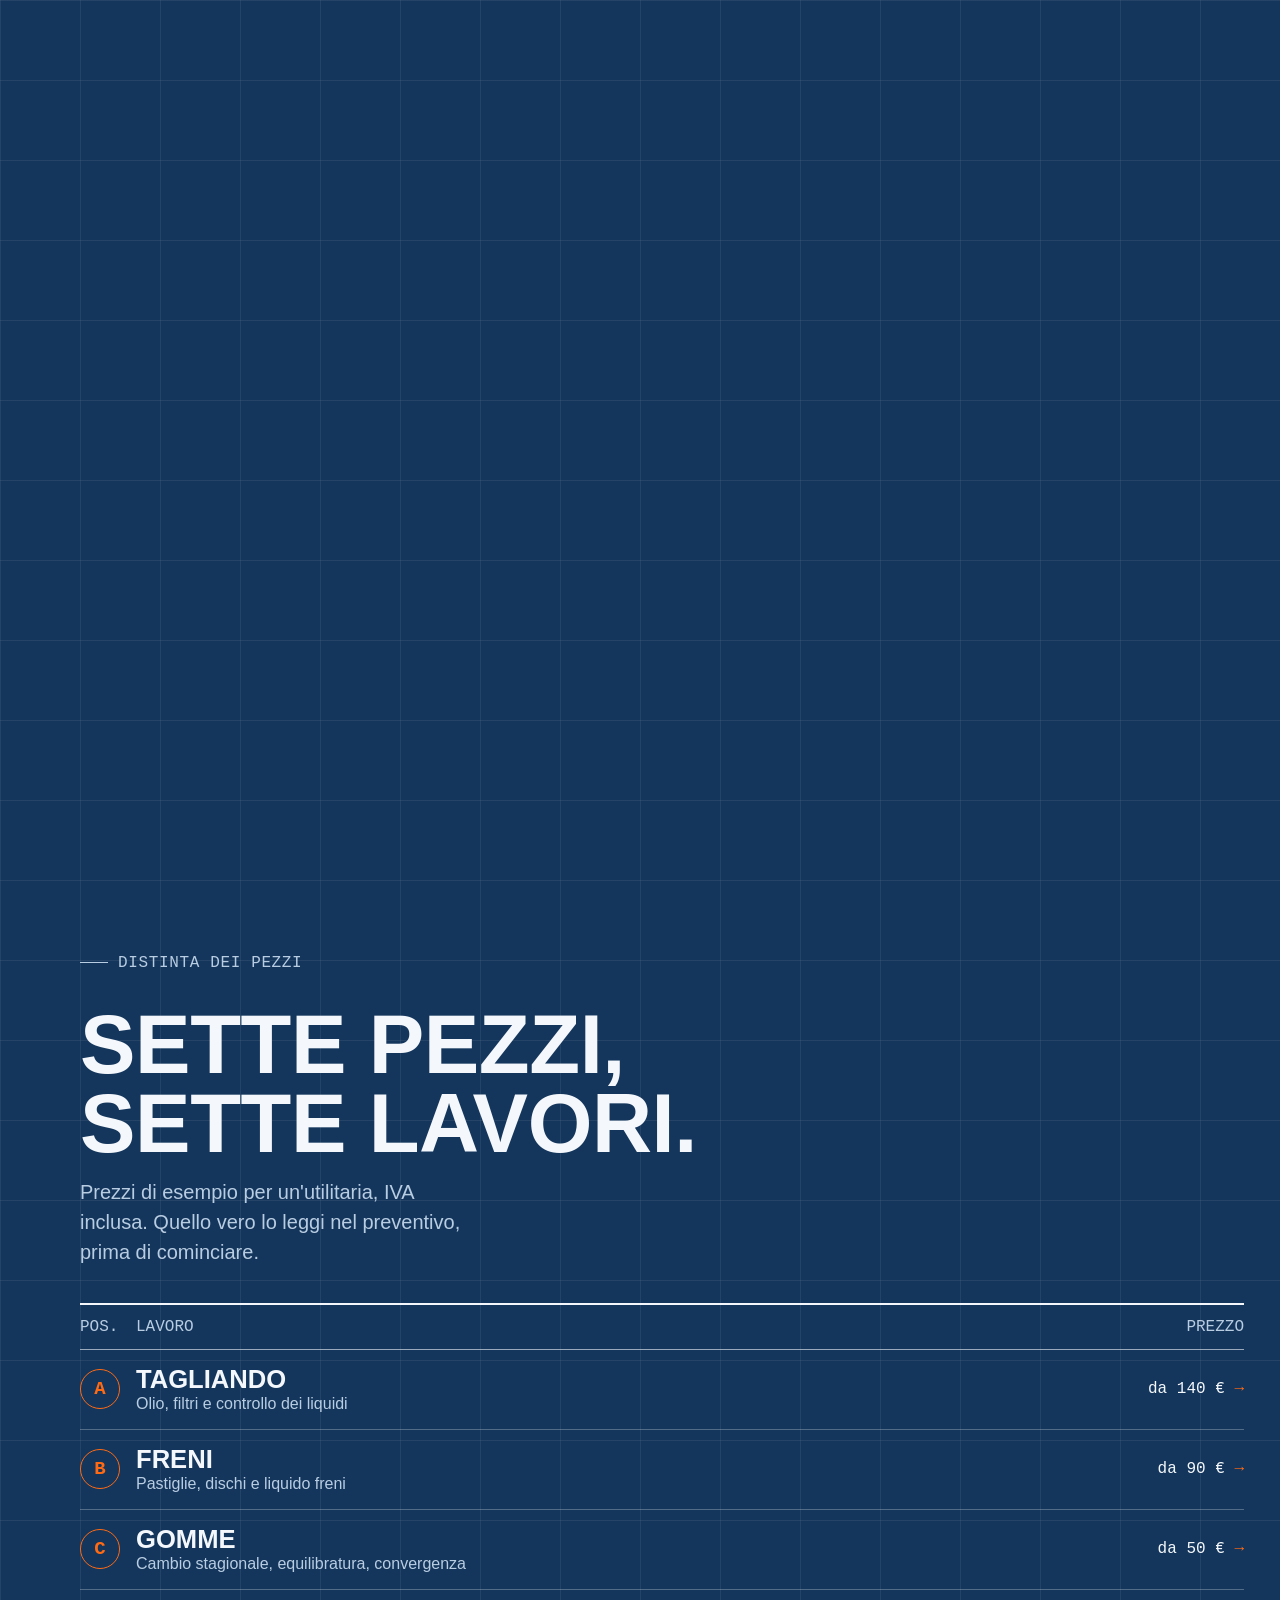
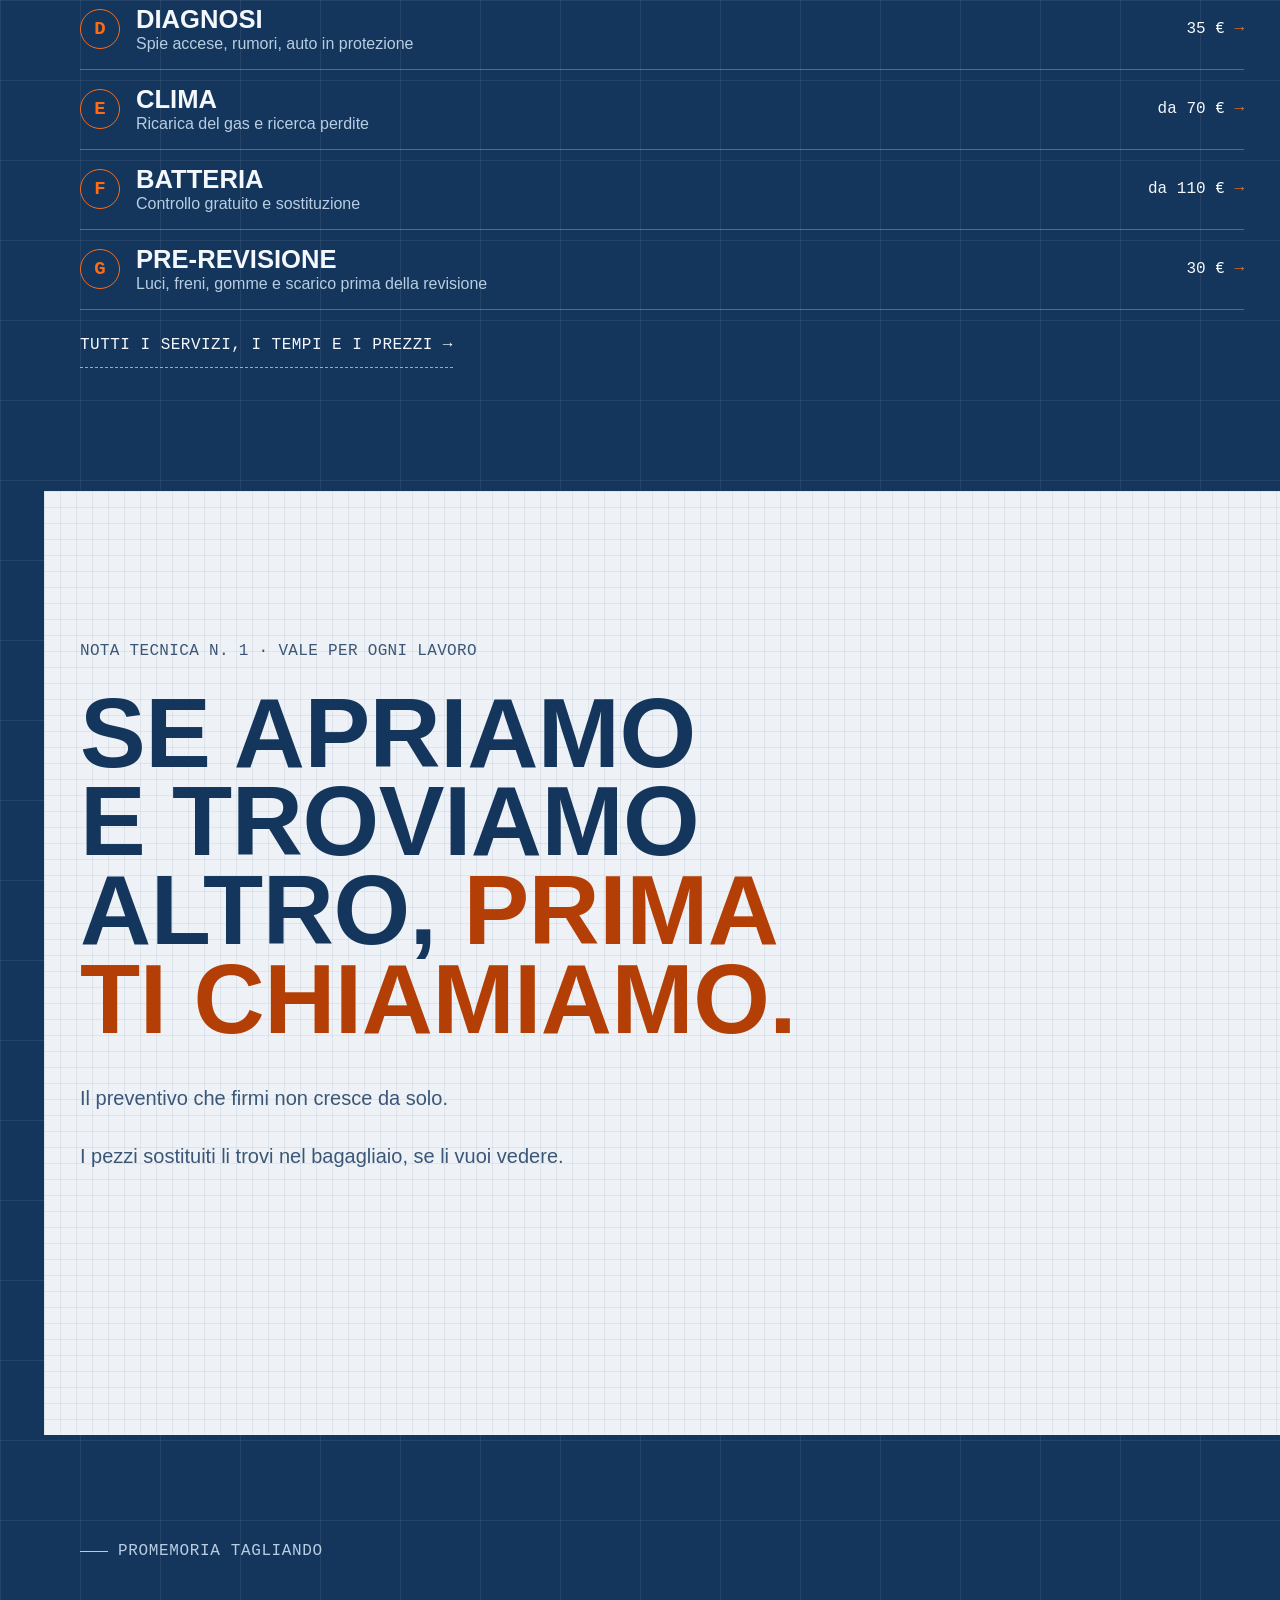
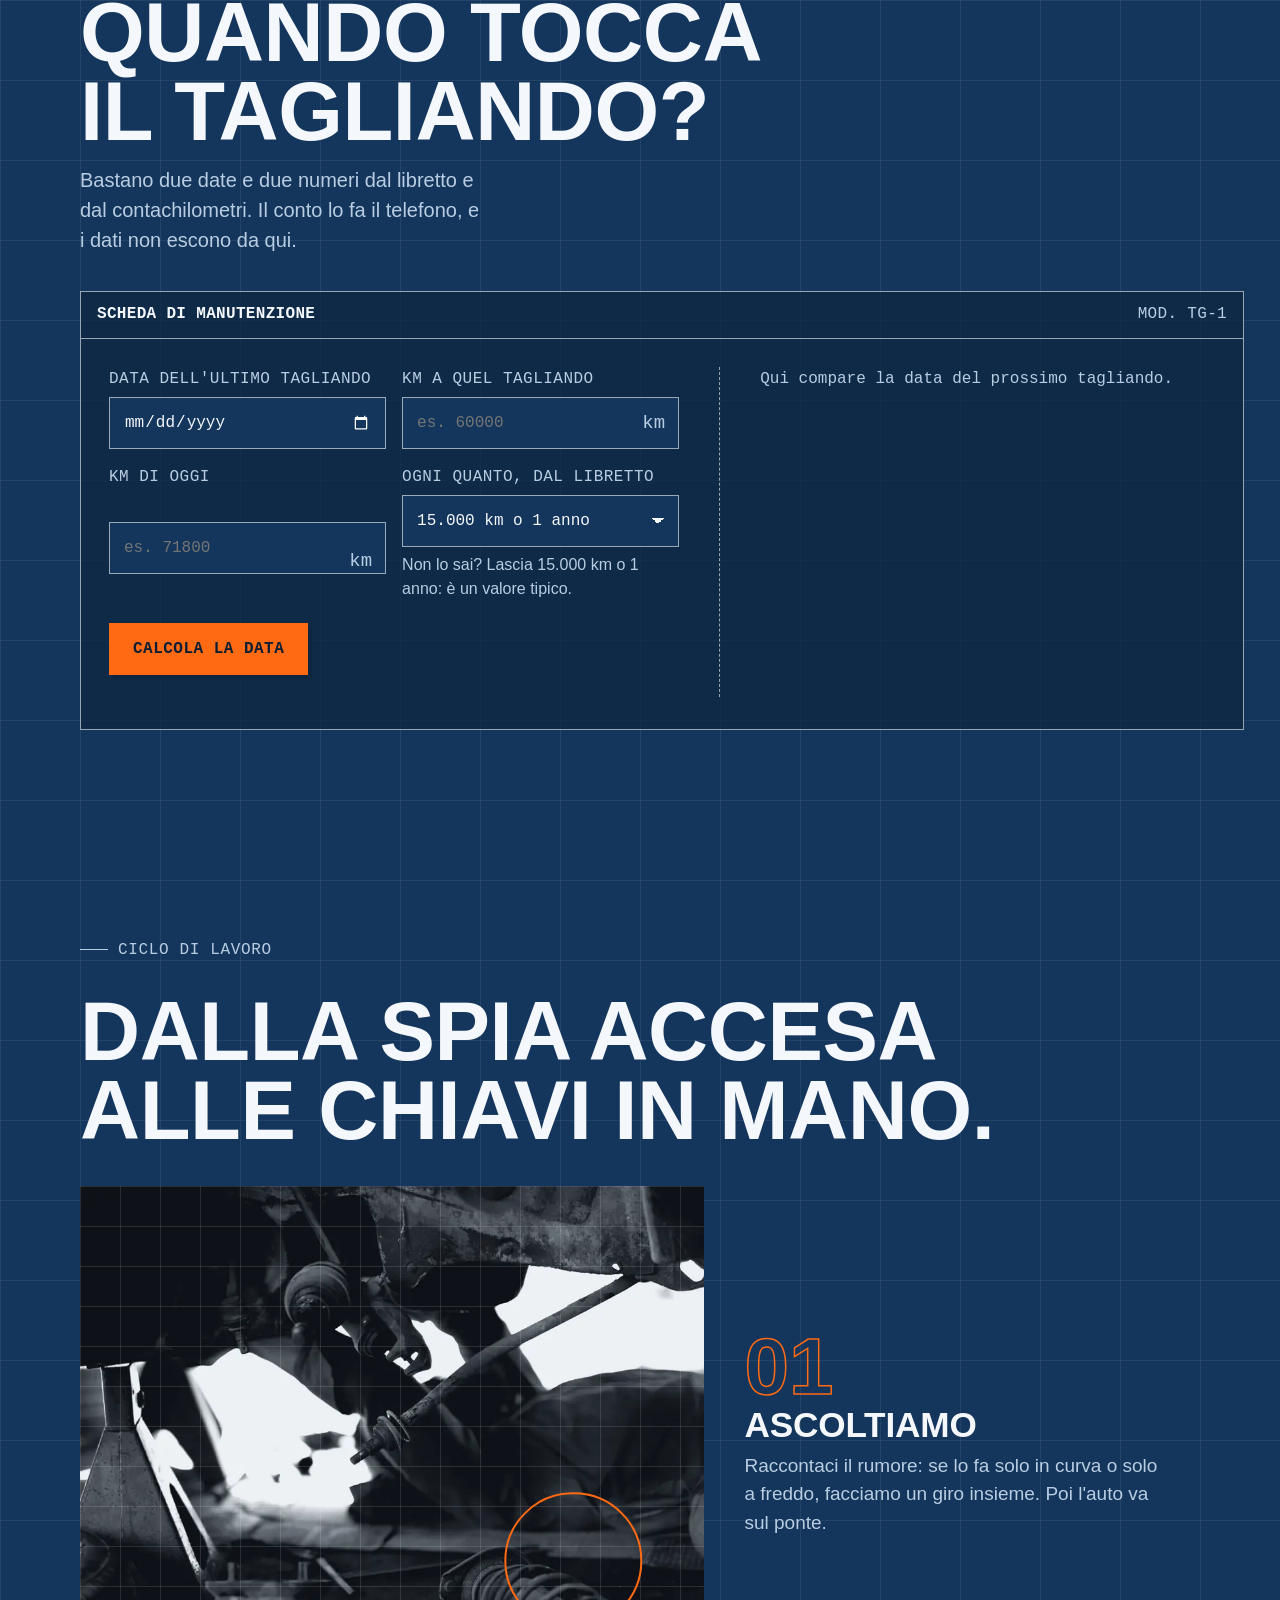
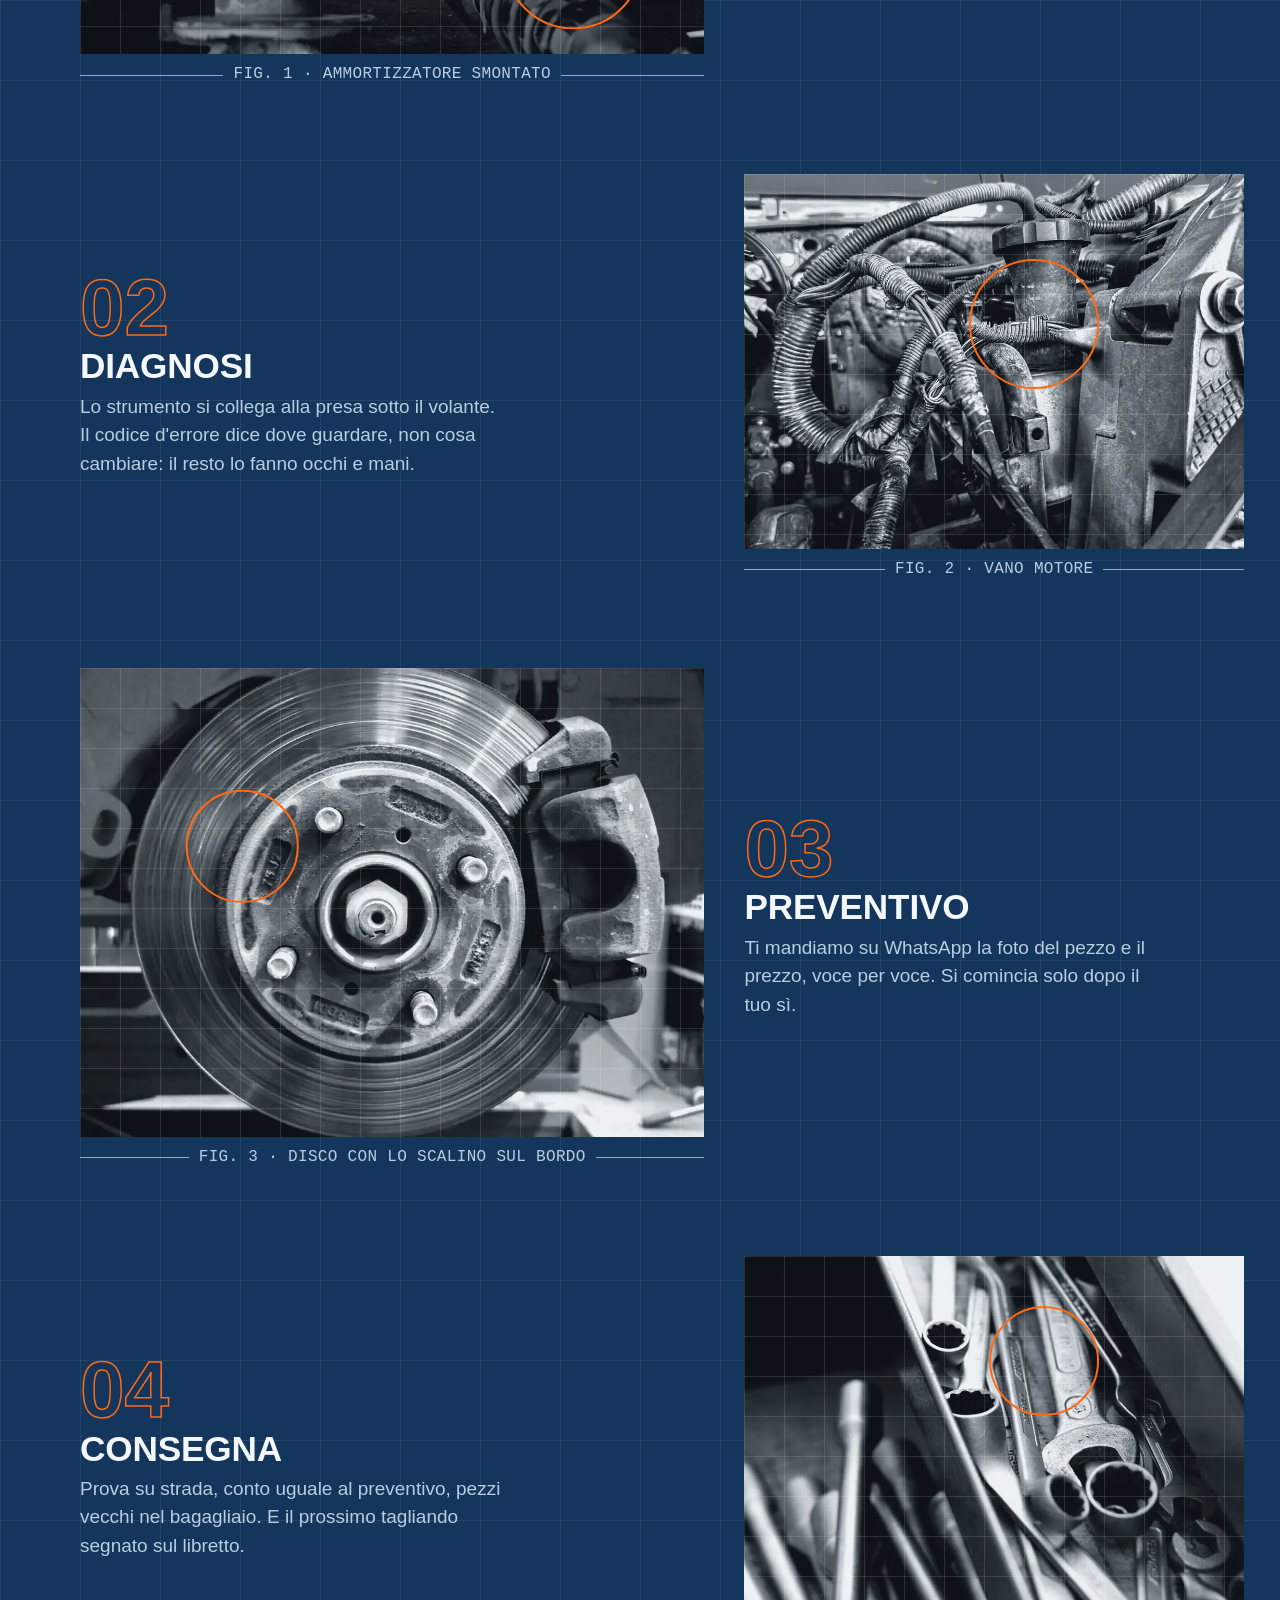
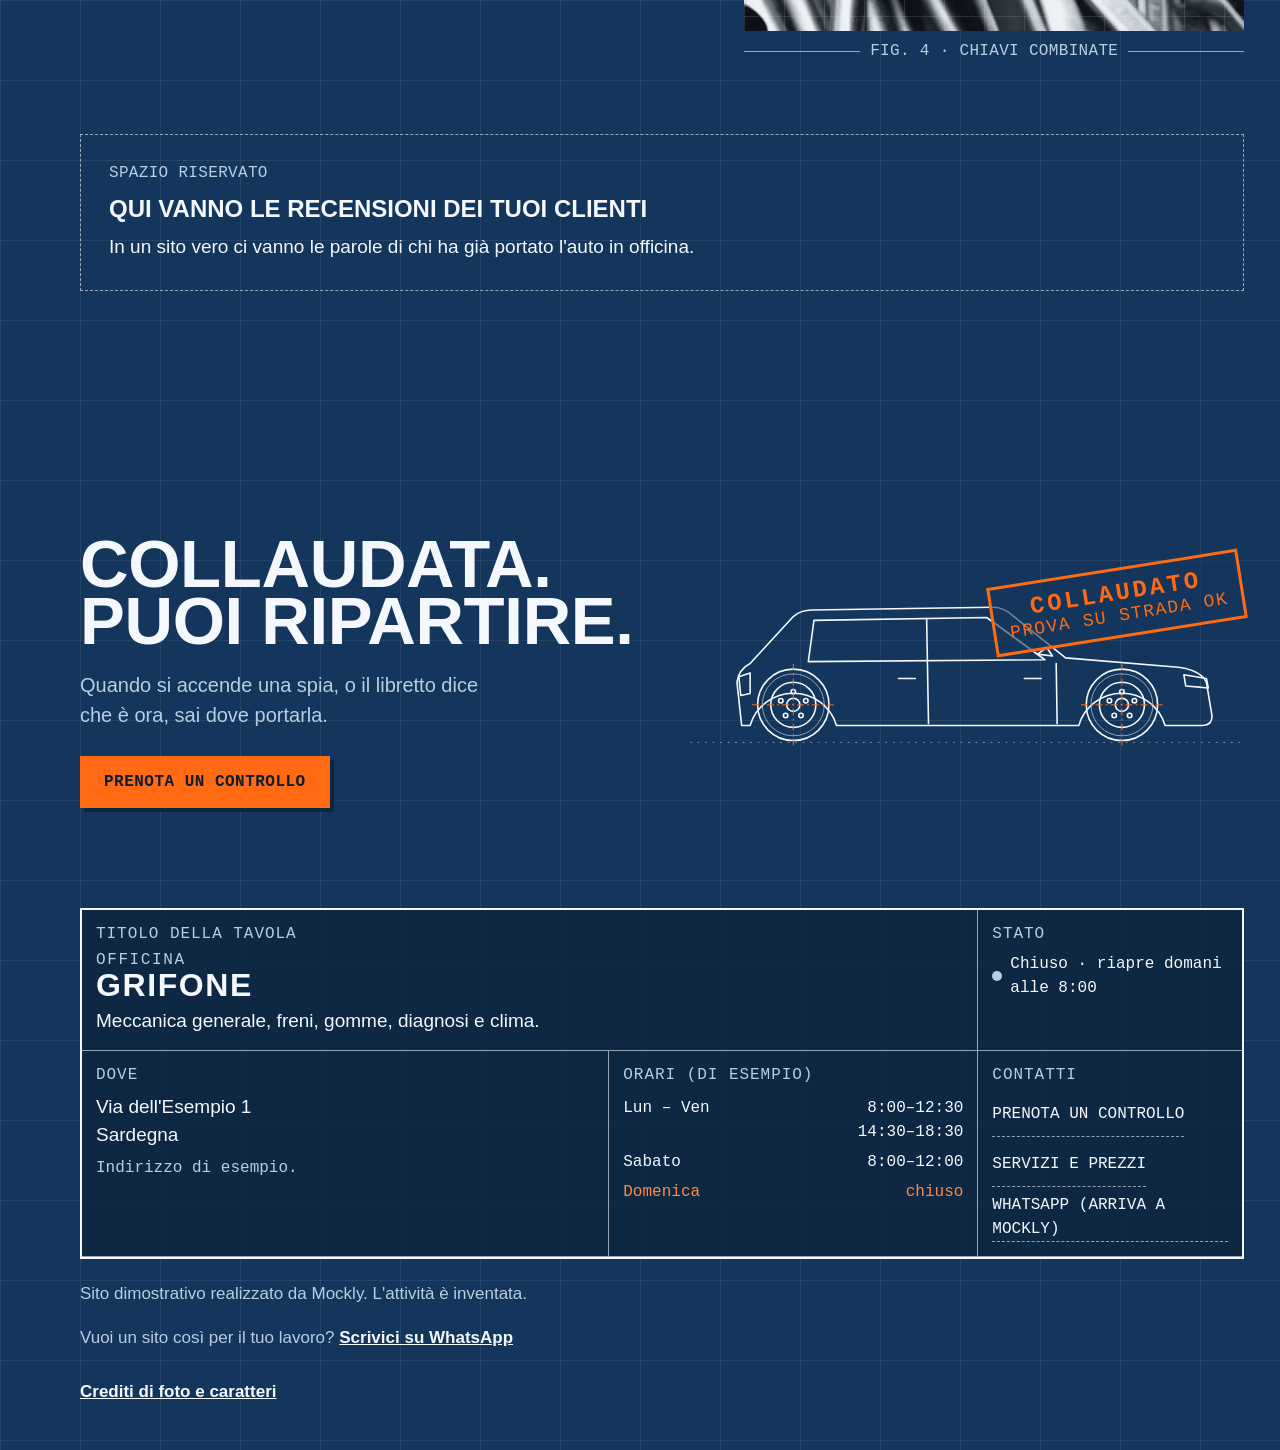
==== commit 82fc7510: "Fondo semplificato: blu pieno con griglia leggera, via ruota, cornice e grana Co-Authored-By: Claude" ====
--- a/index.html
+++ b/index.html
@@ -22,7 +22,7 @@
 <link rel="apple-touch-icon" href="assets/img/icona-180.png">
 <link rel="preload" href="assets/fonts/archivo-narrow-400-700.woff2" as="font" type="font/woff2" crossorigin>
 <link rel="preload" href="assets/fonts/ibm-plex-mono-400.woff2" as="font" type="font/woff2" crossorigin>
-<link rel="stylesheet" href="assets/css/style.css?v=20261105a">
+<link rel="stylesheet" href="assets/css/style.css?v=20261106a">
 <script>(function(d){var c=d.className.replace('no-js','js');if(window.matchMedia&&matchMedia('(prefers-reduced-motion: reduce)').matches)c+=' riduci';d.className=c;})(document.documentElement);</script>
 </head>
 <body class="has-barra">
@@ -31,15 +31,6 @@
 <script>(function(){var b=document.currentScript.previousElementSibling,h=[];function pad(){var c=getComputedStyle(document.body),t=parseFloat(c.paddingTop)||0;b.style.margin="-"+t+"px -"+(parseFloat(c.paddingRight)||0)+"px "+t+"px -"+(parseFloat(c.paddingLeft)||0)+"px";}function find(){pad();h=[].filter.call(document.body.querySelectorAll("*"),function(e){if(e===b||b.contains(e))return false;if(e.hasAttribute("data-mockly-bar"))return true;var s=getComputedStyle(e);if(s.position!=="fixed"||s.top!=="0px")return false;var r=e.getBoundingClientRect();if(r.height>20&&r.height<innerHeight*.5&&r.width>innerWidth*.5){e.setAttribute("data-mockly-bar","");return true;}return false;});move();}function move(){var t=Math.max(0,b.offsetHeight-scrollY)+"px";h.forEach(function(e){e.style.top=t;});}addEventListener("load",find);addEventListener("resize",find);addEventListener("scroll",move,{passive:true});if(document.readyState!=="loading")find();else document.addEventListener("DOMContentLoaded",find);})();</script>
 <style>.mockly-demo-bar{position:relative;z-index:1;margin:0;padding:8px 16px;background:#16174F;color:#fff;font:500 13px/1.45 system-ui,-apple-system,"Segoe UI",Roboto,sans-serif;text-align:center;letter-spacing:0}.mockly-demo-bar p{margin:0;color:inherit;font:inherit}.mockly-demo-bar a{color:#7FC8D8;font-weight:600;text-decoration:underline;text-underline-offset:2px}.mockly-demo-bar a:focus-visible{outline:2px solid #7FC8D8;outline-offset:2px}</style>
 <a class="salta" href="#contenuto">Vai al contenuto</a>
-<div class="fondale" aria-hidden="true">
-  <div class="fondale__ruota"><svg viewBox="-50 -50 100 100" focusable="false">
-    <circle class="gradi" r="48.5"/><circle class="gradi gradi--grandi" r="48.5"/>
-    <circle r="45"/><circle r="38.5"/><circle r="33.5"/><circle r="25"/><circle r="13"/><circle r="4.5"/>
-    <circle cx="0" cy="-8.5" r="1.3"/><circle cx="8.08" cy="-2.63" r="1.3"/><circle cx="4.99" cy="6.88" r="1.3"/><circle cx="-4.99" cy="6.88" r="1.3"/><circle cx="-8.08" cy="-2.63" r="1.3"/>
-    <path d="M7.64 -10.52L19.69 -27.1M12.36 4.02L31.86 10.35M0 13V33.5M-12.36 4.02L-31.86 10.35M-7.64 -10.52L-19.69 -27.1"/>
-  </svg></div>
-  <div class="fondale__assi"><svg viewBox="-50 -50 100 100" focusable="false"><path d="M-62 0H62M0 -62V62"/></svg></div>
-</div>
 <svg class="vh" aria-hidden="true" focusable="false" width="0" height="0">
   <defs>
     <symbol id="s-marchio" viewBox="0 0 32 32">
@@ -460,6 +451,6 @@
   <a class="bottone bottone--linea" href="#orari"><span class="barra__stato" aria-hidden="true"></span>Orari</a>
   <a class="bottone" href="prenota.html">Prenota<span class="lungo">&nbsp;un controllo</span></a>
 </nav>
-<script src="assets/js/main.js?v=20261105a"></script>
+<script src="assets/js/main.js?v=20261106a"></script>
 </body>
 </html>
--- a/assets/css/style.css
+++ b/assets/css/style.css
@@ -64,15 +64,11 @@
   line-height: 1.5;
   color: var(--bianco);
   background-color: var(--blu);
-  /* carta da lucido: più chiara in alto, più scura verso il fondo, poi la griglia */
+  /* carta da lucido: blu pieno e una griglia larga e leggera */
   background-image:
-    linear-gradient(180deg, rgba(58, 118, 182, 0.34) 0, rgba(58, 118, 182, 0) 46vh, rgba(0, 0, 0, 0) 58%, rgba(4, 14, 30, 0.4) 100%),
-    linear-gradient(rgba(244, 247, 251, 0.14) 1px, transparent 1px),
-    linear-gradient(90deg, rgba(244, 247, 251, 0.14) 1px, transparent 1px),
-    linear-gradient(rgba(244, 247, 251, 0.05) 1px, transparent 1px),
-    linear-gradient(90deg, rgba(244, 247, 251, 0.05) 1px, transparent 1px);
-  background-size: 100% 100%, 80px 80px, 80px 80px, 16px 16px, 16px 16px;
-  isolation: isolate;
+    linear-gradient(rgba(244, 247, 251, 0.07) 1px, transparent 1px),
+    linear-gradient(90deg, rgba(244, 247, 251, 0.07) 1px, transparent 1px);
+  background-size: 80px 80px, 80px 80px;
   padding-top: calc(var(--header-h) + var(--righello));
   padding-bottom: var(--barra-h);
   -webkit-tap-highlight-color: transparent;
@@ -445,80 +441,6 @@
 .barra__stato.is-aperto { background: #4ADE80; }
 
 
-/* ---------- Fondo della tavola: grana, cornice, ruota ---------- */
-/* Tre livelli fissi dietro al contenuto: grana e bordo scuro, ruota, cornice con segni di centratura */
-body::before {
-  content: "";
-  position: fixed;
-  inset: 0;
-  z-index: -1;
-  pointer-events: none;
-  background-image:
-    radial-gradient(ellipse 125% 95% at 50% 42%, transparent 52%, rgba(3, 12, 26, 0.5) 100%),
-    url("data:image/svg+xml,%3Csvg xmlns='http://www.w3.org/2000/svg' width='220' height='220'%3E%3Cfilter id='n'%3E%3CfeTurbulence type='fractalNoise' baseFrequency='.85' numOctaves='2' stitchTiles='stitch'/%3E%3CfeColorMatrix values='0 0 0 0 1 0 0 0 0 1 0 0 0 0 1 0 0 0 .17 0'/%3E%3C/filter%3E%3Crect width='100%25' height='100%25' filter='url(%23n)'/%3E%3C/svg%3E");
-  background-size: 100% 100%, 220px 220px;
-}
-body::after {
-  content: "";
-  position: fixed;
-  top: calc(var(--header-h) + var(--righello) + 8px);
-  right: 8px;
-  bottom: calc(var(--barra-h) + 8px);
-  left: 8px;
-  z-index: -1;
-  pointer-events: none;
-  border: 1px solid rgba(244, 247, 251, 0.36);
-  box-shadow: inset 0 0 0 5px transparent, inset 0 0 0 6px rgba(244, 247, 251, 0.16);
-  background:
-    linear-gradient(rgba(244, 247, 251, 0.55), rgba(244, 247, 251, 0.55)) 50% 0 / 1px 18px no-repeat,
-    linear-gradient(rgba(244, 247, 251, 0.55), rgba(244, 247, 251, 0.55)) 50% 100% / 1px 18px no-repeat,
-    linear-gradient(rgba(244, 247, 251, 0.55), rgba(244, 247, 251, 0.55)) 0 50% / 18px 1px no-repeat,
-    linear-gradient(rgba(244, 247, 251, 0.55), rgba(244, 247, 251, 0.55)) 100% 50% / 18px 1px no-repeat;
-}
-.fondale {
-  --d: min(125vw, 920px);
-  position: fixed;
-  inset: 0;
-  z-index: -1;
-  pointer-events: none;
-  overflow: hidden;
-}
-.fondale__ruota, .fondale__assi {
-  position: absolute;
-  width: var(--d);
-  height: var(--d);
-  right: calc(var(--d) * -0.42);
-  top: calc(50% - var(--d) / 2);
-}
-.fondale__ruota { opacity: 0.1; will-change: transform; }
-.fondale__assi { opacity: 0.3; }
-.fondale svg { width: 100%; height: 100%; overflow: visible; color: var(--bianco); }
-.fondale__ruota :where(circle, path) {
-  fill: none;
-  stroke: currentColor;
-  stroke-width: 1.4px;
-  vector-effect: non-scaling-stroke;
-}
-.fondale__assi path {
-  fill: none;
-  stroke: var(--arancio);
-  stroke-width: 1px;
-  stroke-dasharray: 8 4 2 4;
-  vector-effect: non-scaling-stroke;
-}
-/* scala dei gradi: un segno ogni 5°, uno più lungo ogni 30° */
-.fondale__ruota .gradi { vector-effect: none; stroke-width: 1.2; stroke-dasharray: 0.21 4.0224; }
-.fondale__ruota .gradi--grandi { vector-effect: none; stroke-width: 2.6; stroke-dasharray: 0.21 25.1845; }
-@media (min-width: 1024px) {
-  .fondale { --d: min(80vw, 980px); }
-  body::after {
-    top: calc(var(--header-h) + 12px);
-    right: 12px;
-    bottom: 12px;
-    left: calc(44px + 12px);
-  }
-}
-@media print { .fondale, body::before, body::after { display: none; } }
 
 /* ---------- Comparse ---------- */
 .js .rv { opacity: 0; transform: translateY(18px); transition: opacity 0.6s ease-out, transform 0.6s cubic-bezier(0.2, 0.8, 0.2, 1); }
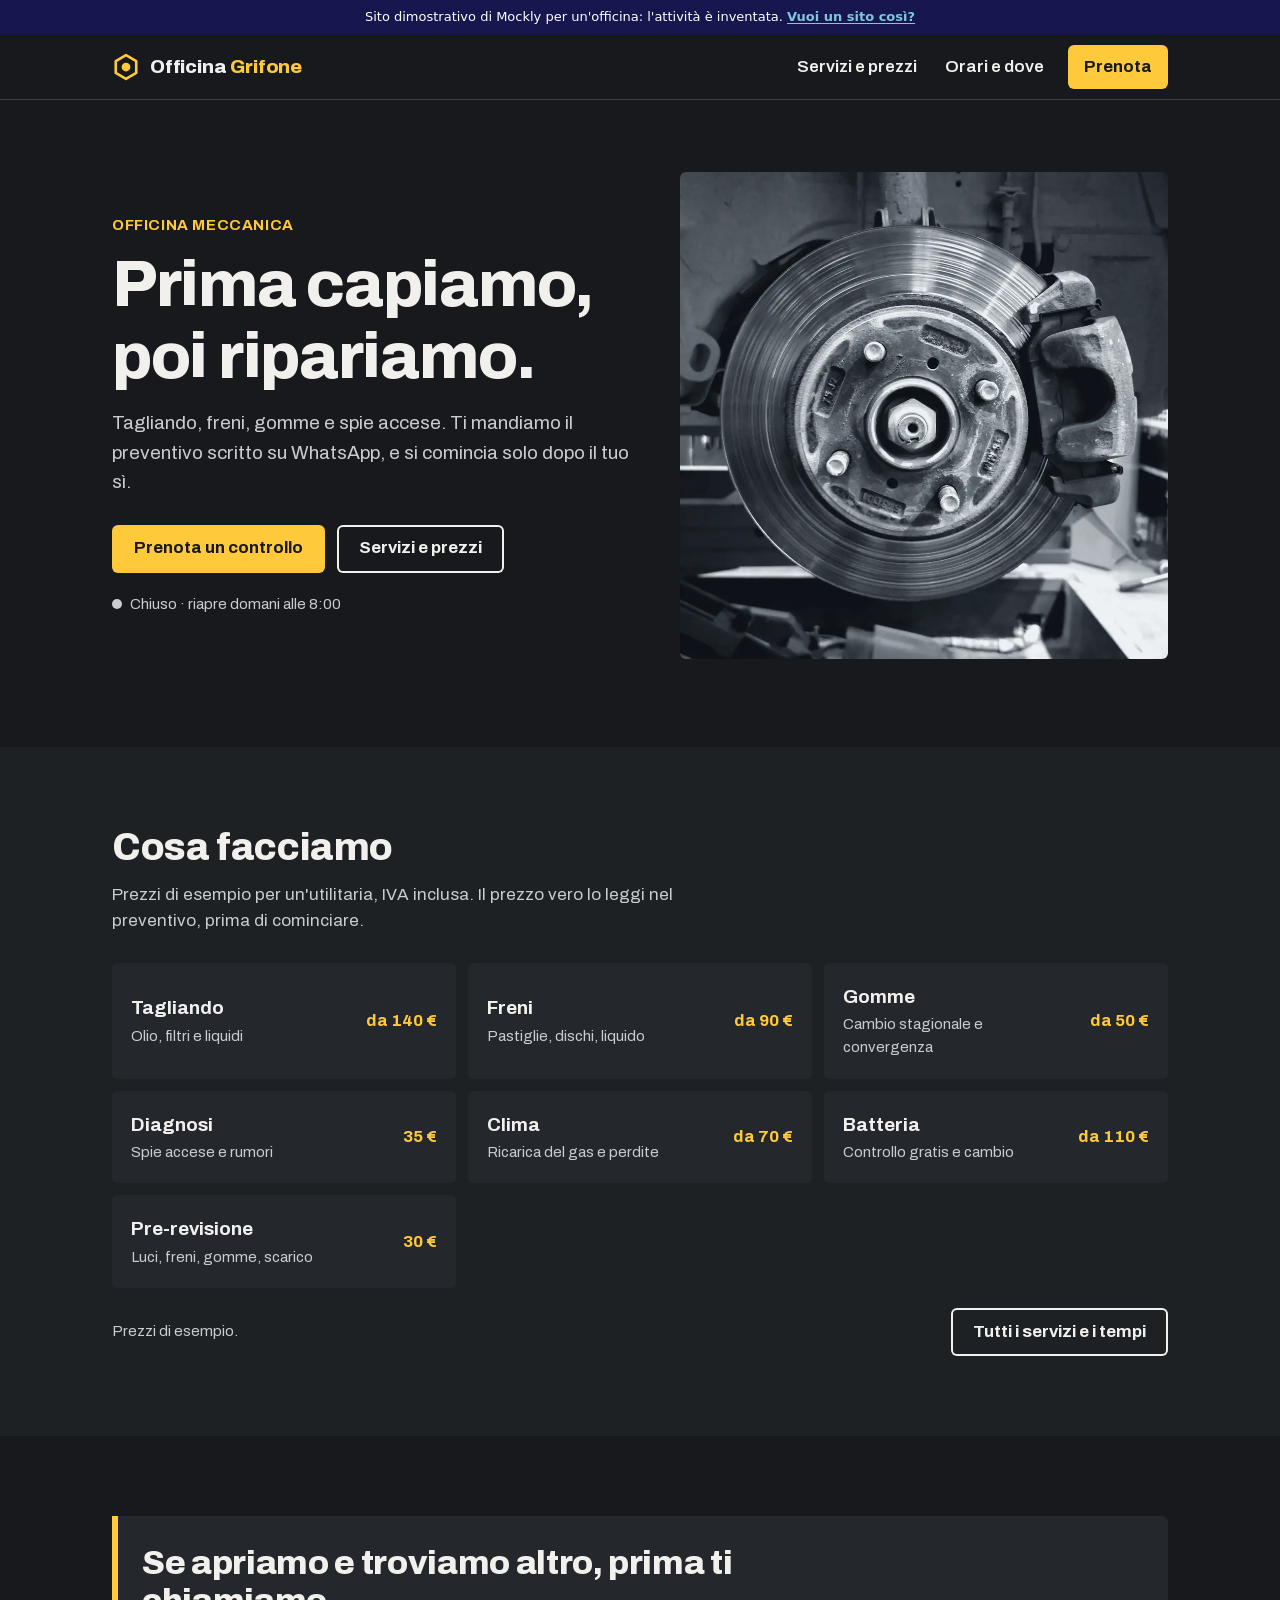
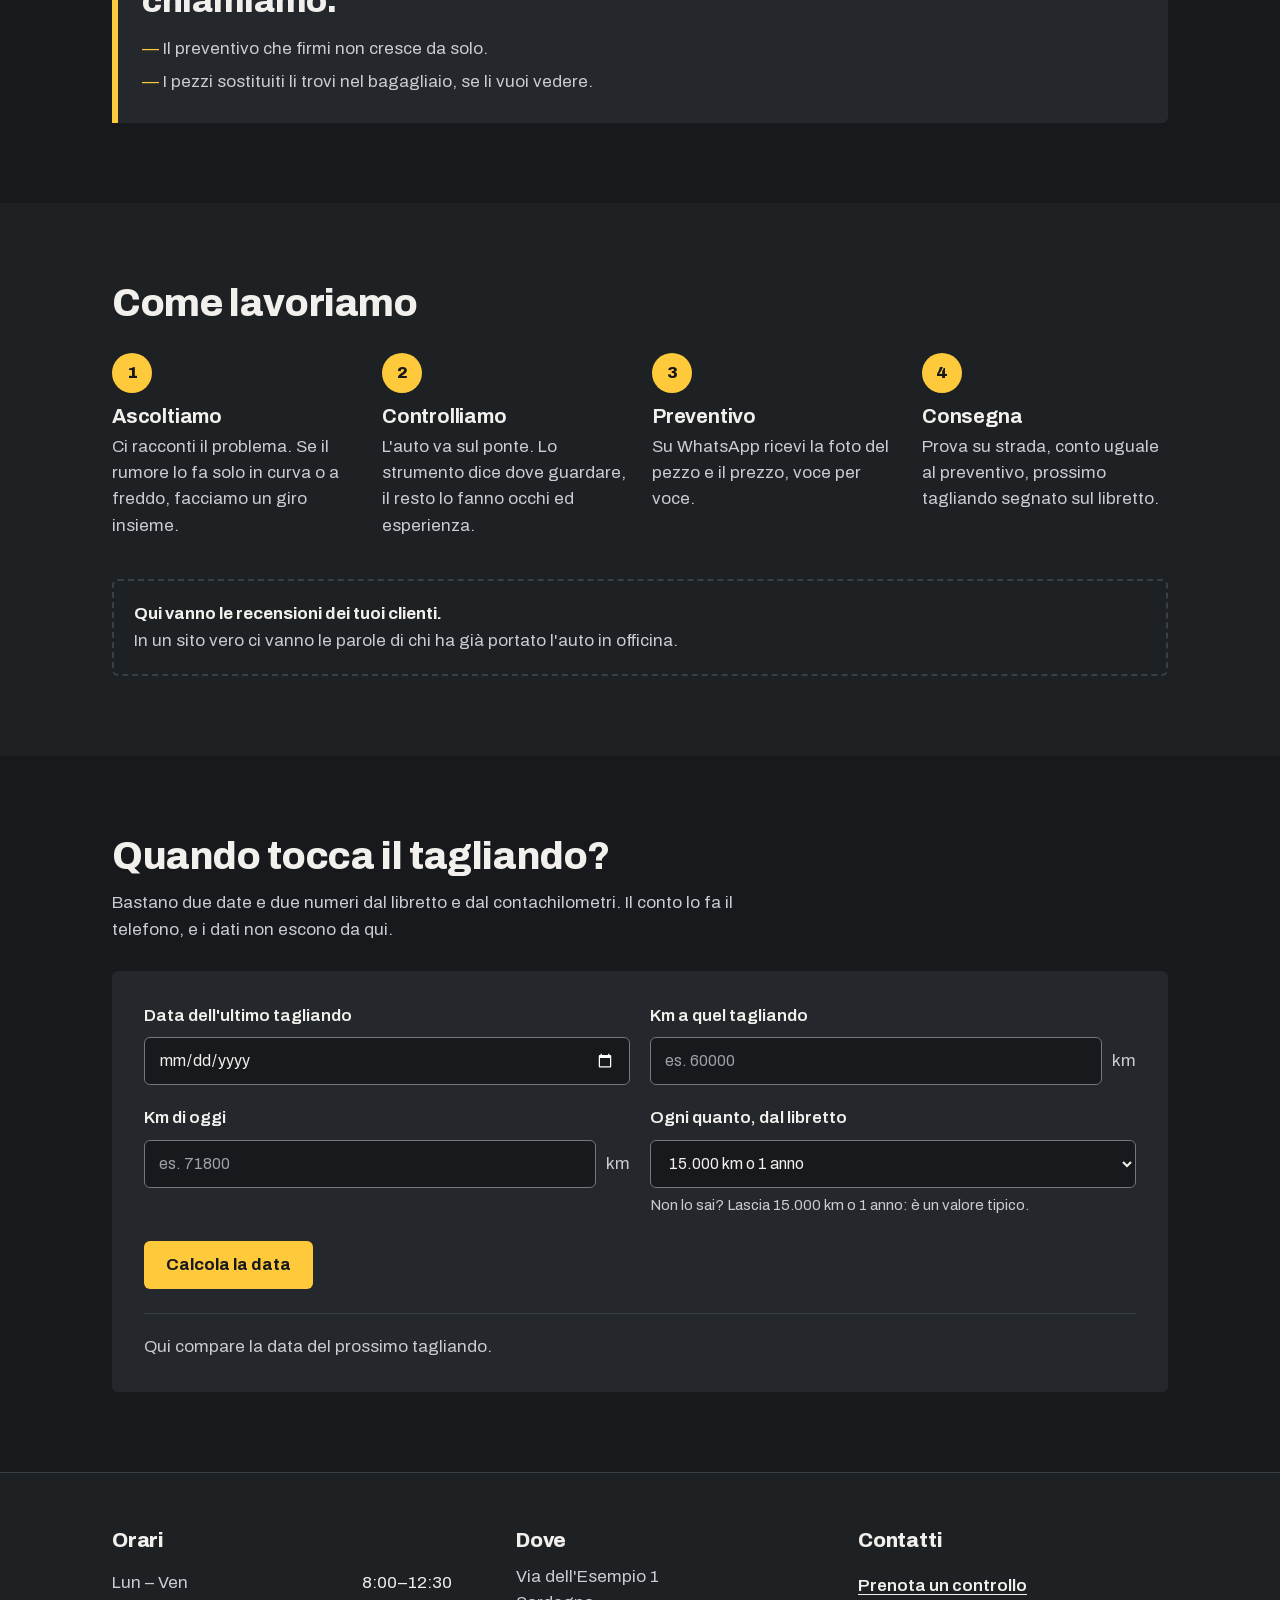
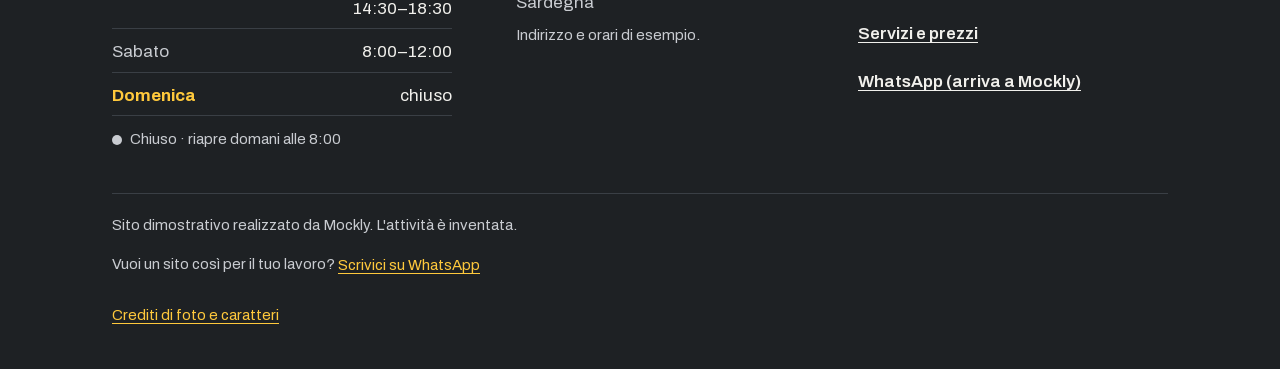
==== commit b40ba5aa: "Sito semplificato: stile Asfalto, intestazione in alto, sezioni più chiare - Fondo grigio scuro e gi" ====
--- a/index.html
+++ b/index.html
@@ -1,12 +1,12 @@
 <!doctype html>
-<html lang="it" class="no-js">
+<html lang="it">
 <head>
 <meta charset="utf-8">
 <meta name="viewport" content="width=device-width, initial-scale=1, viewport-fit=cover">
 <title>Officina Grifone — Prima capiamo, poi ripariamo</title>
 <meta name="description" content="Officina meccanica inventata per una demo di Mockly: tagliando, freni, gomme, diagnosi delle spie. Promemoria del tagliando e prenotazione su WhatsApp.">
 <link rel="canonical" href="https://mockly-website.github.io/officina-grifone/">
-<meta name="theme-color" content="#0D2640">
+<meta name="theme-color" content="#17191C">
 <meta property="og:type" content="website">
 <meta property="og:locale" content="it_IT">
 <meta property="og:site_name" content="Officina Grifone">
@@ -16,428 +16,201 @@
 <meta property="og:image" content="https://mockly-website.github.io/officina-grifone/assets/img/anteprima-social.png">
 <meta property="og:image:width" content="1200">
 <meta property="og:image:height" content="630">
-<meta property="og:image:alt" content="Disegno tecnico bianco su carta blu di un'auto smontata in pezzi, con la scritta Officina Grifone.">
+<meta property="og:image:alt" content="Officina Grifone: prima capiamo, poi ripariamo. Testo su fondo scuro accanto alla foto di un disco del freno.">
 <meta name="twitter:card" content="summary_large_image">
 <link rel="icon" href="assets/img/icona.svg" type="image/svg+xml">
 <link rel="apple-touch-icon" href="assets/img/icona-180.png">
-<link rel="preload" href="assets/fonts/archivo-narrow-400-700.woff2" as="font" type="font/woff2" crossorigin>
-<link rel="preload" href="assets/fonts/ibm-plex-mono-400.woff2" as="font" type="font/woff2" crossorigin>
-<link rel="stylesheet" href="assets/css/style.css?v=20261106a">
-<script>(function(d){var c=d.className.replace('no-js','js');if(window.matchMedia&&matchMedia('(prefers-reduced-motion: reduce)').matches)c+=' riduci';d.className=c;})(document.documentElement);</script>
+<link rel="preload" href="assets/fonts/archivo.woff2" as="font" type="font/woff2" crossorigin>
+<link rel="stylesheet" href="assets/css/style.css?v=20261119c">
 </head>
-<body class="has-barra">
+<body>
 <!-- Striscia Mockly: dice che questo è un sito dimostrativo -->
 <div class="mockly-demo-bar" role="note"><p>Sito dimostrativo di Mockly per un'officina: l'attività è inventata. <a href="https://mockly.it/">Vuoi un sito così?</a></p></div>
 <script>(function(){var b=document.currentScript.previousElementSibling,h=[];function pad(){var c=getComputedStyle(document.body),t=parseFloat(c.paddingTop)||0;b.style.margin="-"+t+"px -"+(parseFloat(c.paddingRight)||0)+"px "+t+"px -"+(parseFloat(c.paddingLeft)||0)+"px";}function find(){pad();h=[].filter.call(document.body.querySelectorAll("*"),function(e){if(e===b||b.contains(e))return false;if(e.hasAttribute("data-mockly-bar"))return true;var s=getComputedStyle(e);if(s.position!=="fixed"||s.top!=="0px")return false;var r=e.getBoundingClientRect();if(r.height>20&&r.height<innerHeight*.5&&r.width>innerWidth*.5){e.setAttribute("data-mockly-bar","");return true;}return false;});move();}function move(){var t=Math.max(0,b.offsetHeight-scrollY)+"px";h.forEach(function(e){e.style.top=t;});}addEventListener("load",find);addEventListener("resize",find);addEventListener("scroll",move,{passive:true});if(document.readyState!=="loading")find();else document.addEventListener("DOMContentLoaded",find);})();</script>
 <style>.mockly-demo-bar{position:relative;z-index:1;margin:0;padding:8px 16px;background:#16174F;color:#fff;font:500 13px/1.45 system-ui,-apple-system,"Segoe UI",Roboto,sans-serif;text-align:center;letter-spacing:0}.mockly-demo-bar p{margin:0;color:inherit;font:inherit}.mockly-demo-bar a{color:#7FC8D8;font-weight:600;text-decoration:underline;text-underline-offset:2px}.mockly-demo-bar a:focus-visible{outline:2px solid #7FC8D8;outline-offset:2px}</style>
 <a class="salta" href="#contenuto">Vai al contenuto</a>
-<svg class="vh" aria-hidden="true" focusable="false" width="0" height="0">
-  <defs>
-    <symbol id="s-marchio" viewBox="0 0 32 32">
-      <circle vector-effect="non-scaling-stroke" cx="16" cy="16" r="9.5" fill="none" stroke="currentColor" stroke-width="2"/>
-      <path vector-effect="non-scaling-stroke" d="M16 1.5v29M1.5 16h29" fill="none" stroke="#FF6A13" stroke-width="2" stroke-dasharray="7 2.5 2 2.5"/>
-      <circle vector-effect="non-scaling-stroke" cx="16" cy="16" r="2.6" fill="#FF6A13"/>
-    </symbol>
-    <symbol id="s-ruota" viewBox="-44 -44 88 88">
-      <g fill="none" stroke="currentColor" stroke-width="1.6" stroke-linecap="round" stroke-linejoin="round">
-        <circle vector-effect="non-scaling-stroke" r="38"/>
-        <circle vector-effect="non-scaling-stroke" r="33" stroke-width="1" opacity=".55"/>
-        <circle vector-effect="non-scaling-stroke" r="24"/>
-        <circle vector-effect="non-scaling-stroke" r="7"/>
-        <circle vector-effect="non-scaling-stroke" cx="0" cy="-14" r="2.4"/><circle vector-effect="non-scaling-stroke" cx="13.3" cy="-4.3" r="2.4"/><circle vector-effect="non-scaling-stroke" cx="8.2" cy="11.3" r="2.4"/><circle vector-effect="non-scaling-stroke" cx="-8.2" cy="11.3" r="2.4"/><circle vector-effect="non-scaling-stroke" cx="-13.3" cy="-4.3" r="2.4"/>
-      </g>
-      <path vector-effect="non-scaling-stroke" d="M-44 0h88M0 -44v88" fill="none" stroke="#FF6A13" stroke-width="1" stroke-dasharray="7 3 2 3"/>
-    </symbol>
-    <symbol id="s-disco" viewBox="-24 -24 48 48">
-      <g fill="none" stroke="currentColor" stroke-width="1.6" stroke-linecap="round" stroke-linejoin="round">
-        <circle vector-effect="non-scaling-stroke" r="20"/>
-        <circle vector-effect="non-scaling-stroke" r="10"/>
-        <circle vector-effect="non-scaling-stroke" r="5"/>
-        <circle vector-effect="non-scaling-stroke" cx="0" cy="-15" r="1.3"/><circle vector-effect="non-scaling-stroke" cx="13" cy="7.5" r="1.3"/><circle vector-effect="non-scaling-stroke" cx="-13" cy="7.5" r="1.3"/>
-        <path vector-effect="non-scaling-stroke" d="M5 -22a22.5 22.5 0 0 1 17 13l-6 2.5a16 16 0 0 0 -11 -8.5z" fill="currentColor" fill-opacity=".22"/>
-      </g>
-    </symbol>
-    <symbol id="s-motore" viewBox="0 0 92 52">
-      <g fill="none" stroke="currentColor" stroke-width="1.6" stroke-linecap="round" stroke-linejoin="round">
-        <rect vector-effect="non-scaling-stroke" x="6" y="5" width="64" height="12" rx="2"/>
-        <path vector-effect="non-scaling-stroke" d="M14 11h48" stroke-width="1" opacity=".6"/>
-        <path vector-effect="non-scaling-stroke" d="M18 5V1M30 5V1M42 5V1M54 5V1"/>
-        <path vector-effect="non-scaling-stroke" d="M10 17h56v25H10z"/>
-        <path vector-effect="non-scaling-stroke" d="M14 42h48l-5 7H19z"/>
-        <rect vector-effect="non-scaling-stroke" x="20" y="25" width="10" height="11" rx="1.5"/>
-        <path vector-effect="non-scaling-stroke" d="M38 24h20M38 30h20" stroke-width="1" opacity=".6"/>
-        <circle vector-effect="non-scaling-stroke" cx="80" cy="34" r="8"/>
-        <circle vector-effect="non-scaling-stroke" cx="81" cy="12" r="5.5"/>
-        <path vector-effect="non-scaling-stroke" d="M72.2 32.4L75.8 11M88 35.5L86.4 12.6"/>
-      </g>
-    </symbol>
-    <symbol id="s-batteria" viewBox="0 0 36 30">
-      <g fill="none" stroke="currentColor" stroke-width="1.6" stroke-linecap="round" stroke-linejoin="round">
-        <rect vector-effect="non-scaling-stroke" x="2" y="7" width="32" height="21" rx="1.5"/>
-        <path vector-effect="non-scaling-stroke" d="M6 7V3h6v4M24 7V3h6v4"/>
-        <path vector-effect="non-scaling-stroke" d="M7 16h6M10 13v6M23 16h6"/>
-      </g>
-    </symbol>
-    <symbol id="s-centralina" viewBox="0 0 32 18">
-      <g fill="none" stroke="currentColor" stroke-width="1.6" stroke-linecap="round" stroke-linejoin="round">
-        <rect vector-effect="non-scaling-stroke" x="1" y="1" width="24" height="16" rx="1"/>
-        <rect vector-effect="non-scaling-stroke" x="25" y="4" width="6" height="10"/>
-        <path vector-effect="non-scaling-stroke" d="M5 6h14M5 10h14M5 13.5h9" stroke-width="1" opacity=".6"/>
-      </g>
-    </symbol>
-    <symbol id="s-clima" viewBox="0 0 14 52">
-      <g fill="none" stroke="currentColor" stroke-width="1.6" stroke-linecap="round" stroke-linejoin="round">
-        <rect vector-effect="non-scaling-stroke" x="1" y="1" width="12" height="50"/>
-        <path vector-effect="non-scaling-stroke" d="M1 8h12M1 14h12M1 20h12M1 26h12M1 32h12M1 38h12M1 44h12" stroke-width="1" opacity=".6"/>
-      </g>
-    </symbol>
-    <symbol id="s-scarico" viewBox="0 0 290 16">
-      <g fill="none" stroke="currentColor" stroke-width="1.6" stroke-linecap="round" stroke-linejoin="round">
-        <path vector-effect="non-scaling-stroke" d="M289 8h-53"/>
-        <rect vector-effect="non-scaling-stroke" x="206" y="3" width="30" height="10" rx="4"/>
-        <path vector-effect="non-scaling-stroke" d="M206 8h-76"/>
-        <rect vector-effect="non-scaling-stroke" x="50" y="1" width="80" height="14" rx="6"/>
-        <path vector-effect="non-scaling-stroke" d="M50 9H2M2 6v6"/>
-      </g>
-    </symbol>
-    <symbol id="s-carrozzeria" viewBox="0 0 640 480">
-      <g fill="none" stroke="currentColor" stroke-width="1.6" stroke-linecap="round" stroke-linejoin="round">
-        <path vector-effect="non-scaling-stroke" d="M95 322L90 276Q92 262 104 256L150 206Q158 199 170 199L362 196Q372 196 380 202L440 250L560 260Q584 263 590 276L596 312Q596 322 586 322L546 322A48 48 0 0 0 454 322L196 322A48 48 0 0 0 104 322Z"/>
-        <path vector-effect="non-scaling-stroke" d="M172 210L356 207L418 252L166 254Z"/>
-        <path vector-effect="non-scaling-stroke" d="M292 208L294 320M430 256L431 320"/>
-        <path vector-effect="non-scaling-stroke" d="M262 272h18M396 272h18"/>
-        <path vector-effect="non-scaling-stroke" d="M566 268L590 272L592 282L568 280Z"/>
-        <path vector-effect="non-scaling-stroke" d="M92 270L104 266L104 288L94 290Z"/>
-        <path vector-effect="non-scaling-stroke" d="M410 246l10-7 6 9z"/>
-      </g>
-    </symbol>
-  </defs>
-</svg>
 <header class="testata">
   <div class="contenitore testata__riga">
-    <a class="marchio" href="index.html" aria-label="Officina Grifone, torna alla home">
-      <svg aria-hidden="true"><use href="#s-marchio"/></svg>
-      <span class="marchio__nome"><span>Officina</span>Grifone</span>
+    <a class="marchio" href="index.html" aria-label="Officina Grifone, home">
+      <svg viewBox="0 0 32 32" aria-hidden="true"><path d="M16 2.5l11.7 6.75v13.5L16 29.5 4.3 22.75V9.25z" fill="none" stroke="currentColor" stroke-width="3" stroke-linejoin="round"/><circle cx="16" cy="16" r="5" fill="currentColor"/></svg>
+      <span>Officina <b>Grifone</b></span>
     </a>
     <nav class="nav" aria-label="Principale">
       <ul>
-          <li><a href="index.html" aria-current="page">Home</a></li>
-          <li><a href="servizi.html">Servizi e prezzi</a></li>
-          <li><a href="prenota.html">Prenota</a></li>
+        <li><a href="servizi.html">Servizi e prezzi</a></li>
+        <li><a href="#orari">Orari e dove</a></li>
       </ul>
     </nav>
-    <a class="bottone testata__azione" href="prenota.html">Prenota un controllo</a>
+    <a class="bottone" href="prenota.html">Prenota</a>
     <button class="menu-tasto" type="button" aria-expanded="false" aria-controls="menu" aria-label="Apri il menu">
-      <svg viewBox="0 0 28 28" aria-hidden="true"><path d="M3 8h22M3 14h22M3 20h14" fill="none" stroke="currentColor" stroke-width="2"/></svg>
+      <svg class="apri" viewBox="0 0 24 24" aria-hidden="true"><path d="M3 6h18M3 12h18M3 18h18" stroke="currentColor" stroke-width="2" stroke-linecap="round"/></svg>
+      <svg class="chiudi" viewBox="0 0 24 24" aria-hidden="true"><path d="M5 5l14 14M19 5L5 19" stroke="currentColor" stroke-width="2" stroke-linecap="round"/></svg>
     </button>
   </div>
+  <nav class="menu contenitore" id="menu" aria-label="Menu" hidden>
+    <ul>
+      <li><a href="index.html" aria-current="page">Home</a></li>
+      <li><a href="servizi.html">Servizi e prezzi</a></li>
+      <li><a href="prenota.html">Prenota un controllo</a></li>
+      <li><a href="#orari">Orari e dove</a></li>
+    </ul>
+  </nav>
 </header>
-<div class="righello" aria-hidden="true">
-  <div class="righello__numeri"></div>
-  <div class="righello__cursore"></div>
-  <div class="righello__lettura">0 mm</div>
-</div>
-<div class="menu" id="menu" role="dialog" aria-modal="true" aria-label="Menu">
-  <div class="menu__velo" data-chiudi></div>
-  <div class="menu__pannello">
-    <div class="menu__testa">
-      <span class="quota">Indice delle tavole</span>
-      <button class="menu__chiudi" type="button" aria-label="Chiudi il menu" data-chiudi>
-        <svg viewBox="0 0 26 26" aria-hidden="true"><path d="M5 5l16 16M21 5L5 21" fill="none" stroke="currentColor" stroke-width="2"/></svg>
-      </button>
-    </div>
-    <ul class="menu__lista">
-        <li><a href="index.html" aria-current="page">Home</a></li>
-        <li><a href="servizi.html">Servizi e prezzi</a></li>
-        <li><a href="prenota.html">Prenota</a></li>
-    </ul>
-    <div class="menu__fondo">
-      <a class="bottone" href="prenota.html">Prenota un controllo</a>
-      <a class="bottone bottone--linea" href="#orari" data-chiudi>Orari e indirizzo</a>
-      <p class="nota-esempio">Prezzi e orari di questo sito sono di esempio.</p>
-    </div>
-  </div>
-</div>
+
 <main id="contenuto">
-  <section class="esploso" aria-labelledby="titolo">
-    <div class="esploso__pin contenitore">
-      <div class="esploso__testo">
-        <p class="etichetta">Tav. 01 · Officina meccanica</p>
-        <h1 class="titolo-1" id="titolo">Prima capiamo. <em>Poi</em> ripariamo.</h1>
-        <p class="esploso__sotto">Diagnosi, preventivo scritto su WhatsApp, pezzi vecchi da vedere. Tagliando, freni, gomme e spie accese.</p>
-        <div class="esploso__azioni">
-          <a class="bottone" href="prenota.html">Prenota un controllo</a>
-          <a class="link-quota" href="#tagliando">Quando tocca il tagliando?</a>
+  <section class="contenitore apertura" aria-labelledby="titolo">
+    <div>
+      <p class="occhiello">Officina meccanica</p>
+      <h1 id="titolo">Prima capiamo, poi ripariamo.</h1>
+      <p class="apertura__testo">Tagliando, freni, gomme e spie accese. Ti mandiamo il preventivo scritto su WhatsApp, e si comincia solo dopo il tuo sì.</p>
+      <div class="azioni">
+        <a class="bottone" href="prenota.html">Prenota un controllo</a>
+        <a class="bottone bottone--linea" href="servizi.html">Servizi e prezzi</a>
+      </div>
+      <p class="stato" data-stato>Orari in fondo alla pagina</p>
+    </div>
+    <img class="apertura__foto" src="assets/img/freni-960.webp" srcset="assets/img/freni-480.webp 480w, assets/img/freni-960.webp 960w, assets/img/freni-1440.webp 1440w" sizes="(min-width: 900px) 46vw, 100vw" width="960" height="1280" alt="Disco del freno montato sul mozzo, visto da vicino" fetchpriority="high">
+  </section>
+
+  <section class="sezione sezione--alt" aria-labelledby="t-servizi">
+    <div class="contenitore">
+      <div class="sezione__testa">
+        <h2 id="t-servizi">Cosa facciamo</h2>
+        <p>Prezzi di esempio per un'utilitaria, IVA inclusa. Il prezzo vero lo leggi nel preventivo, prima di cominciare.</p>
+      </div>
+      <ul class="schede">
+        <li><a href="servizi.html#tagliando"><span><b>Tagliando</b><small>Olio, filtri e liquidi</small></span><span class="prezzo">da 140 €</span></a></li>
+        <li><a href="servizi.html#freni"><span><b>Freni</b><small>Pastiglie, dischi, liquido</small></span><span class="prezzo">da 90 €</span></a></li>
+        <li><a href="servizi.html#gomme"><span><b>Gomme</b><small>Cambio stagionale e convergenza</small></span><span class="prezzo">da 50 €</span></a></li>
+        <li><a href="servizi.html#diagnosi"><span><b>Diagnosi</b><small>Spie accese e rumori</small></span><span class="prezzo">35 €</span></a></li>
+        <li><a href="servizi.html#clima"><span><b>Clima</b><small>Ricarica del gas e perdite</small></span><span class="prezzo">da 70 €</span></a></li>
+        <li><a href="servizi.html#batteria"><span><b>Batteria</b><small>Controllo gratis e cambio</small></span><span class="prezzo">da 110 €</span></a></li>
+        <li><a href="servizi.html#revisione"><span><b>Pre-revisione</b><small>Luci, freni, gomme, scarico</small></span><span class="prezzo">30 €</span></a></li>
+      </ul>
+      <div class="schede__piede">
+        <p class="nota-esempio">Prezzi di esempio.</p>
+        <a class="bottone bottone--linea" href="servizi.html">Tutti i servizi e i tempi</a>
+      </div>
+    </div>
+  </section>
+
+  <section class="sezione" aria-labelledby="t-regola">
+    <div class="contenitore">
+      <div class="regola">
+        <h2 id="t-regola">Se apriamo e troviamo altro, prima ti chiamiamo.</h2>
+        <ul>
+          <li>Il preventivo che firmi non cresce da solo.</li>
+          <li>I pezzi sostituiti li trovi nel bagagliaio, se li vuoi vedere.</li>
+        </ul>
+      </div>
+    </div>
+  </section>
+
+  <section class="sezione sezione--alt" id="come" aria-labelledby="t-come">
+    <div class="contenitore">
+      <div class="sezione__testa">
+        <h2 id="t-come">Come lavoriamo</h2>
+      </div>
+      <ol class="passi-lavoro">
+        <li><h3>Ascoltiamo</h3><p>Ci racconti il problema. Se il rumore lo fa solo in curva o a freddo, facciamo un giro insieme.</p></li>
+        <li><h3>Controlliamo</h3><p>L'auto va sul ponte. Lo strumento dice dove guardare, il resto lo fanno occhi ed esperienza.</p></li>
+        <li><h3>Preventivo</h3><p>Su WhatsApp ricevi la foto del pezzo e il prezzo, voce per voce.</p></li>
+        <li><h3>Consegna</h3><p>Prova su strada, conto uguale al preventivo, prossimo tagliando segnato sul libretto.</p></li>
+      </ol>
+      <div class="recensioni">
+        <p><strong>Qui vanno le recensioni dei tuoi clienti.</strong></p>
+        <p>In un sito vero ci vanno le parole di chi ha già portato l'auto in officina.</p>
+      </div>
+    </div>
+  </section>
+
+  <section class="sezione" id="tagliando" aria-labelledby="t-tagliando">
+    <div class="contenitore">
+      <div class="sezione__testa">
+        <h2 id="t-tagliando">Quando tocca il tagliando?</h2>
+        <p>Bastano due date e due numeri dal libretto e dal contachilometri. Il conto lo fa il telefono, e i dati non escono da qui.</p>
+      </div>
+      <form class="calcolo" id="calcolo" novalidate>
+        <div class="campi campi--due">
+          <div class="campo" data-campo="data">
+            <label for="c-data">Data dell'ultimo tagliando</label>
+            <input type="date" id="c-data" name="data" required aria-describedby="e-data">
+            <p class="errore" id="e-data">Scrivi una data passata, come sul libretto.</p>
+          </div>
+          <div class="campo" data-campo="kmprima">
+            <label for="c-kmprima">Km a quel tagliando</label>
+            <div class="unita"><input type="number" id="c-kmprima" name="kmprima" inputmode="numeric" min="0" max="999999" step="1" placeholder="es. 60000" required aria-describedby="e-kmprima"><span>km</span></div>
+            <p class="errore" id="e-kmprima">Scrivi i chilometri, solo numeri.</p>
+          </div>
+          <div class="campo" data-campo="kmoggi">
+            <label for="c-kmoggi">Km di oggi</label>
+            <div class="unita"><input type="number" id="c-kmoggi" name="kmoggi" inputmode="numeric" min="0" max="999999" step="1" placeholder="es. 71800" required aria-describedby="e-kmoggi"><span>km</span></div>
+            <p class="errore" id="e-kmoggi">Devono essere almeno quelli dell'ultimo tagliando.</p>
+          </div>
+          <div class="campo">
+            <label for="c-intervallo">Ogni quanto, dal libretto</label>
+            <select id="c-intervallo" name="intervallo" aria-describedby="a-intervallo">
+              <option value="10000-12">10.000 km o 1 anno</option>
+              <option value="15000-12" selected>15.000 km o 1 anno</option>
+              <option value="20000-12">20.000 km o 1 anno</option>
+              <option value="20000-24">20.000 km o 2 anni</option>
+              <option value="30000-24">30.000 km o 2 anni</option>
+            </select>
+            <p class="campo__aiuto" id="a-intervallo">Non lo sai? Lascia 15.000 km o 1 anno: è un valore tipico.</p>
+          </div>
         </div>
-      </div>
-      <div class="esploso__palco">
-        <div class="palco">
-          <span class="plotter" aria-hidden="true"></span>
-          <svg class="auto" viewBox="0 90 640 390" aria-hidden="true" focusable="false">
-        <line class="tratto terra disegno" style="--i:0" x1="20" y1="340" x2="620" y2="340"/>
-        <line class="asse" x1="501" y1="281" x2="511" y2="131"/>
-        <line class="asse" x1="500" y1="300" x2="445" y2="418"/>
-        <line class="asse" x1="150" y1="300" x2="110" y2="375"/>
-        <line class="asse" x1="394" y1="271" x2="274" y2="121"/>
-        <line class="asse" x1="593" y1="292" x2="615" y2="172"/>
-        <line class="asse" x1="423" y1="275" x2="413" y2="140"/>
-        <line class="asse" x1="255" y1="330" x2="255" y2="435"/>
-        <line class="asse" x1="500" y1="300" x2="540" y2="375"/>
-        <g class="disegno" style="--i:1"><use href="#s-carrozzeria" x="0" y="0" width="640" height="480"/></g>
-                <g class="disegno" style="--i:2"><g class="pezzo" data-pezzo="scarico" data-dx="0" data-dy="105"><use href="#s-scarico" x="110" y="322" width="290" height="16"/></g></g>
-        <g class="disegno" style="--i:3"><g class="pezzo" data-pezzo="centralina" data-dx="-120" data-dy="-150"><use href="#s-centralina" x="378" y="262" width="32" height="18"/></g></g>
-        <g class="disegno" style="--i:4"><g class="pezzo" data-pezzo="batteria" data-dx="-10" data-dy="-135"><use href="#s-batteria" x="405" y="260" width="36" height="30"/></g></g>
-        <g class="disegno" style="--i:5"><g class="pezzo" data-pezzo="clima" data-dx="22" data-dy="-120"><use href="#s-clima" x="586" y="266" width="14" height="52"/></g></g>
-        <g class="disegno" style="--i:6"><g class="pezzo" data-pezzo="motore" data-dx="10" data-dy="-150"><use href="#s-motore" x="455" y="255" width="92" height="52"/></g></g>
-        <g class="disegno" style="--i:7"><g class="pezzo" data-pezzo="ruota-post" data-dx="-40" data-dy="75"><use href="#s-ruota" x="106" y="256" width="88" height="88"/></g></g>
-        <g class="disegno" style="--i:8"><g class="pezzo" data-pezzo="ruota-ant" data-dx="40" data-dy="75"><use href="#s-ruota" x="456" y="256" width="88" height="88"/></g></g>
-        <g class="disegno" style="--i:9"><g class="pezzo" data-pezzo="disco" data-dx="-55" data-dy="118"><use href="#s-disco" x="476" y="276" width="48" height="48"/></g></g>
-      </svg>
-          <div class="lettere">
-        <a class="lettera lettera--sx" href="servizi.html#tagliando" data-per="motore" style="--x:89.84;--y:9.74" tabindex="-1" aria-hidden="true"><span class="lettera__sigla">A</span><span class="lettera__nome">Tagliando</span></a>
-        <a class="lettera lettera--sx" href="servizi.html#freni" data-per="disco" style="--x:61.72;--y:84.62" tabindex="-1" aria-hidden="true"><span class="lettera__sigla">B</span><span class="lettera__nome">Freni</span></a>
-        <a class="lettera lettera--dx" href="servizi.html#gomme" data-per="ruota-post" style="--x:7.81;--y:91.79" tabindex="-1" aria-hidden="true"><span class="lettera__sigla">C</span><span class="lettera__nome">Gomme</span></a>
-        <a class="lettera lettera--sx" href="servizi.html#diagnosi" data-per="centralina" style="--x:36.25;--y:7.95" tabindex="-1" aria-hidden="true"><span class="lettera__sigla">D</span><span class="lettera__nome">Diagnosi</span></a>
-        <a class="lettera lettera--sx" href="servizi.html#clima" data-per="clima" style="--x:93.75;--y:36.41" tabindex="-1" aria-hidden="true"><span class="lettera__sigla">E</span><span class="lettera__nome">Clima</span></a>
-        <a class="lettera lettera--sx" href="servizi.html#batteria" data-per="batteria" style="--x:64.53;--y:23.08" tabindex="-1" aria-hidden="true"><span class="lettera__sigla">F</span><span class="lettera__nome">Batteria</span></a>
-        <a class="lettera lettera--dx" href="servizi.html#revisione" data-per="scarico" style="--x:51.56;--y:95.38" tabindex="-1" aria-hidden="true"><span class="lettera__sigla">G</span><span class="lettera__nome">Pre-revisione</span></a>
-          </div>
-        </div>
-        <p class="palco__dida quota" aria-live="polite"><span data-dida>Scorri: smontiamo l'auto pezzo per pezzo.</span></p>
-        <ol class="vivo" aria-label="Distinta dei pezzi">
-          <li><a class="vivo__riga" href="servizi.html#tagliando" data-per="motore"><span class="vivo__pos" aria-hidden="true">A</span><span class="vivo__nome">Tagliando</span><span class="vivo__prezzo">da 140 €</span></a></li>
-          <li><a class="vivo__riga" href="servizi.html#freni" data-per="disco"><span class="vivo__pos" aria-hidden="true">B</span><span class="vivo__nome">Freni</span><span class="vivo__prezzo">da 90 €</span></a></li>
-          <li><a class="vivo__riga" href="servizi.html#gomme" data-per="ruota-post"><span class="vivo__pos" aria-hidden="true">C</span><span class="vivo__nome">Gomme</span><span class="vivo__prezzo">da 50 €</span></a></li>
-          <li><a class="vivo__riga" href="servizi.html#diagnosi" data-per="centralina"><span class="vivo__pos" aria-hidden="true">D</span><span class="vivo__nome">Diagnosi</span><span class="vivo__prezzo">35 €</span></a></li>
-          <li><a class="vivo__riga" href="servizi.html#clima" data-per="clima"><span class="vivo__pos" aria-hidden="true">E</span><span class="vivo__nome">Clima</span><span class="vivo__prezzo">da 70 €</span></a></li>
-          <li><a class="vivo__riga" href="servizi.html#batteria" data-per="batteria"><span class="vivo__pos" aria-hidden="true">F</span><span class="vivo__nome">Batteria</span><span class="vivo__prezzo">da 110 €</span></a></li>
-          <li><a class="vivo__riga" href="servizi.html#revisione" data-per="scarico"><span class="vivo__pos" aria-hidden="true">G</span><span class="vivo__nome">Pre-revisione</span><span class="vivo__prezzo">30 €</span></a></li>
-        </ol>
-        <p class="vivo__nota nota-esempio">Prezzi di esempio.<a href="servizi.html">Tutti i servizi →</a></p>
-      </div>
-    </div>
-  </section>
-
-  <section class="sezione distinta-sez" aria-labelledby="t-distinta">
-    <div class="contenitore">
-      <div class="sezione__testa rv">
-        <p class="etichetta">Distinta dei pezzi</p>
-        <h2 class="titolo-2" id="t-distinta">Sette pezzi, sette lavori.</h2>
-        <p class="attacco">Prezzi di esempio per un'utilitaria, IVA inclusa. Quello vero lo leggi nel preventivo, prima di cominciare.</p>
-      </div>
-      <div class="distinta rv">
-        <div class="distinta__testa" aria-hidden="true"><span>Pos.</span><span>Lavoro</span><span>Prezzo</span></div>
-        <ol>
-          <li><a class="distinta__riga" href="servizi.html#tagliando" data-per="motore"><span class="distinta__pos" aria-hidden="true">A</span><span class="distinta__nome">Tagliando<small>Olio, filtri e controllo dei liquidi</small></span><span class="distinta__prezzo">da 140 €</span></a></li>
-          <li><a class="distinta__riga" href="servizi.html#freni" data-per="disco"><span class="distinta__pos" aria-hidden="true">B</span><span class="distinta__nome">Freni<small>Pastiglie, dischi e liquido freni</small></span><span class="distinta__prezzo">da 90 €</span></a></li>
-          <li><a class="distinta__riga" href="servizi.html#gomme" data-per="ruota-post"><span class="distinta__pos" aria-hidden="true">C</span><span class="distinta__nome">Gomme<small>Cambio stagionale, equilibratura, convergenza</small></span><span class="distinta__prezzo">da 50 €</span></a></li>
-          <li><a class="distinta__riga" href="servizi.html#diagnosi" data-per="centralina"><span class="distinta__pos" aria-hidden="true">D</span><span class="distinta__nome">Diagnosi<small>Spie accese, rumori, auto in protezione</small></span><span class="distinta__prezzo">35 €</span></a></li>
-          <li><a class="distinta__riga" href="servizi.html#clima" data-per="clima"><span class="distinta__pos" aria-hidden="true">E</span><span class="distinta__nome">Clima<small>Ricarica del gas e ricerca perdite</small></span><span class="distinta__prezzo">da 70 €</span></a></li>
-          <li><a class="distinta__riga" href="servizi.html#batteria" data-per="batteria"><span class="distinta__pos" aria-hidden="true">F</span><span class="distinta__nome">Batteria<small>Controllo gratuito e sostituzione</small></span><span class="distinta__prezzo">da 110 €</span></a></li>
-          <li><a class="distinta__riga" href="servizi.html#revisione" data-per="scarico"><span class="distinta__pos" aria-hidden="true">G</span><span class="distinta__nome">Pre-revisione<small>Luci, freni, gomme e scarico prima della revisione</small></span><span class="distinta__prezzo">30 €</span></a></li>
-        </ol>
-      </div>
-      <p class="distinta__piede"><a class="link-quota" href="servizi.html">Tutti i servizi, i tempi e i prezzi</a></p>
-    </div>
-  </section>
-
-  <section class="foglio" aria-labelledby="t-nota">
-    <div class="contenitore nota">
-      <p class="quota nota__num rv">Nota tecnica n. 1 · vale per ogni lavoro</p>
-      <h2 class="nota__frase rv" id="t-nota">Se apriamo e troviamo altro, <mark>prima ti chiamiamo.</mark></h2>
-      <div class="nota__piede rv">
-        <p>Il preventivo che firmi non cresce da solo.</p>
-        <p>I pezzi sostituiti li trovi nel bagagliaio, se li vuoi vedere.</p>
-      </div>
-      <p class="timbro-firma rv">Visto, si ripara · firma del cliente</p>
-    </div>
-  </section>
-
-  <section class="sezione" id="tagliando" aria-labelledby="t-tagliando">
-    <div class="contenitore">
-      <div class="sezione__testa rv">
-        <p class="etichetta">Promemoria tagliando</p>
-        <h2 class="titolo-2" id="t-tagliando">Quando tocca il tagliando?</h2>
-        <p class="attacco">Bastano due date e due numeri dal libretto e dal contachilometri. Il conto lo fa il telefono, e i dati non escono da qui.</p>
-      </div>
-      <form class="scheda rv" id="calcolo" novalidate>
-        <div class="scheda__testa"><span class="quota"><b>Scheda di manutenzione</b></span><span class="quota">Mod. TG-1</span></div>
-        <div class="scheda__corpo">
-          <div class="campi campi--due">
-            <div class="campo" data-campo="data">
-              <label for="c-data">Data dell'ultimo tagliando</label>
-              <input type="date" id="c-data" name="data" required aria-describedby="e-data">
-              <p class="errore" id="e-data">Scrivi una data passata, come sul libretto.</p>
+        <button class="bottone" type="submit">Calcola la data</button>
+        <div class="esito" aria-live="polite">
+          <p class="esito__vuoto" data-vuoto>Qui compare la data del prossimo tagliando.</p>
+          <div data-pieno hidden>
+            <span class="esito__stato" data-stato-t></span>
+            <p class="esito__etichetta" data-etichetta-t>Prossimo tagliando entro il</p>
+            <p class="esito__data" data-data></p>
+            <p data-frase></p>
+            <div class="misura">
+              <div class="misura__testo"><span>Chilometri</span><span data-km-testo></span></div>
+              <div class="misura__barra"><span class="misura__pieno" data-km-barra></span></div>
             </div>
-            <div class="campo" data-campo="kmprima">
-              <label for="c-kmprima">Km a quel tagliando</label>
-              <div class="unita"><input type="number" id="c-kmprima" name="kmprima" inputmode="numeric" min="0" max="999999" step="1" placeholder="es. 60000" required aria-describedby="e-kmprima"><span>km</span></div>
-              <p class="errore" id="e-kmprima">Scrivi i chilometri, solo numeri.</p>
+            <div class="misura">
+              <div class="misura__testo"><span>Tempo</span><span data-tempo-testo></span></div>
+              <div class="misura__barra"><span class="misura__pieno" data-tempo-barra></span></div>
             </div>
-            <div class="campo" data-campo="kmoggi">
-              <label for="c-kmoggi">Km di oggi</label>
-              <div class="unita"><input type="number" id="c-kmoggi" name="kmoggi" inputmode="numeric" min="0" max="999999" step="1" placeholder="es. 71800" required aria-describedby="e-kmoggi"><span>km</span></div>
-              <p class="errore" id="e-kmoggi">Devono essere almeno quelli dell'ultimo tagliando.</p>
+            <div class="esito__azioni">
+              <a class="bottone" href="prenota.html?servizio=tagliando" data-prenota-t>Prenota il tagliando</a>
+              <button class="bottone bottone--linea" type="button" data-calendario>Aggiungi al calendario</button>
             </div>
-            <div class="campo">
-              <label for="c-intervallo">Ogni quanto, dal libretto</label>
-              <select id="c-intervallo" name="intervallo">
-                <option value="10000-12">10.000 km o 1 anno</option>
-                <option value="15000-12" selected>15.000 km o 1 anno</option>
-                <option value="20000-12">20.000 km o 1 anno</option>
-                <option value="20000-24">20.000 km o 2 anni</option>
-                <option value="30000-24">30.000 km o 2 anni</option>
-              </select>
-              <p class="campo__aiuto">Non lo sai? Lascia 15.000 km o 1 anno: è un valore tipico.</p>
-            </div>
-          </div>
-          <button class="bottone" type="submit">Calcola la data</button>
-          <div class="esito" aria-live="polite">
-            <p class="esito__vuoto" data-vuoto>Qui compare la data del prossimo tagliando.</p>
-            <div data-pieno hidden>
-              <span class="esito__stato" data-stato-t></span>
-              <p class="quota" style="margin:14px 0 6px" data-etichetta-t>Prossimo tagliando entro il</p>
-              <p class="esito__data titolo-2" data-data></p>
-              <p data-frase></p>
-              <div class="misura">
-                <div class="misura__testo quota"><span>Chilometri</span><span data-km-testo></span></div>
-                <div class="misura__barra"><span class="misura__pieno" data-km-barra></span></div>
-              </div>
-              <div class="misura" style="margin-top:12px">
-                <div class="misura__testo quota"><span>Tempo</span><span data-tempo-testo></span></div>
-                <div class="misura__barra"><span class="misura__pieno" data-tempo-barra></span></div>
-              </div>
-              <div class="esito__azioni" style="margin-top:20px">
-                <a class="bottone" href="prenota.html?servizio=tagliando" data-prenota-t>Prenota il tagliando</a>
-                <button class="bottone bottone--linea" type="button" data-calendario>Aggiungi al calendario</button>
-              </div>
-              <p class="nota-esempio" style="margin-top:14px">Stima indicativa: per la tua auto vale sempre il libretto della casa.</p>
-            </div>
+            <p class="nota-esempio" style="margin-top:14px">Stima indicativa: per la tua auto vale sempre il libretto della casa.</p>
           </div>
         </div>
       </form>
     </div>
   </section>
-
-  <section class="sezione" id="come" aria-labelledby="t-come">
-    <div class="contenitore">
-      <div class="sezione__testa rv">
-        <p class="etichetta">Ciclo di lavoro</p>
-        <h2 class="titolo-2" id="t-come">Dalla spia accesa alle chiavi in mano.</h2>
-      </div>
-      <ol class="ciclo" style="list-style:none;margin:0;padding:0">
-        <li class="fase rv">
-          <figure class="fase__figura">
-            <div class="fase__foto">
-              <img src="assets/img/sotto-960.webp" srcset="assets/img/sotto-480.webp 480w, assets/img/sotto-960.webp 960w, assets/img/sotto-1440.webp 1440w" sizes="(min-width: 768px) 55vw, 100vw" width="960" height="727" alt="Auto sui cavalletti" loading="lazy" decoding="async">
-              <span class="cerchio" style="--x:79;--y:80;--r:22" aria-hidden="true"></span>
-            </div>
-            <figcaption class="fase__quota quota"><span>fig. 1 · ammortizzatore smontato</span></figcaption>
-          </figure>
-          <div>
-            <span class="fase__num" aria-hidden="true">01</span>
-            <h3 class="fase__titolo">Ascoltiamo</h3>
-            <p class="fase__testo">Raccontaci il rumore: se lo fa solo in curva o solo a freddo, facciamo un giro insieme. Poi l'auto va sul ponte.</p>
-          </div>
-        </li>
-        <li class="fase rv">
-          <figure class="fase__figura">
-            <div class="fase__foto">
-              <img src="assets/img/motore-960.webp" srcset="assets/img/motore-480.webp 480w, assets/img/motore-960.webp 960w, assets/img/motore-1440.webp 1440w" sizes="(min-width: 768px) 55vw, 100vw" width="960" height="1178" alt="Vano motore con cavi e vaschetta in primo piano" loading="lazy" decoding="async">
-              <span class="cerchio" style="--x:58;--y:40;--r:26" aria-hidden="true"></span>
-            </div>
-            <figcaption class="fase__quota quota"><span>fig. 2 · vano motore</span></figcaption>
-          </figure>
-          <div>
-            <span class="fase__num" aria-hidden="true">02</span>
-            <h3 class="fase__titolo">Diagnosi</h3>
-            <p class="fase__testo">Lo strumento si collega alla presa sotto il volante. Il codice d'errore dice dove guardare, non cosa cambiare: il resto lo fanno occhi e mani.</p>
-          </div>
-        </li>
-        <li class="fase rv">
-          <figure class="fase__figura">
-            <div class="fase__foto">
-              <img src="assets/img/freni-960.webp" srcset="assets/img/freni-480.webp 480w, assets/img/freni-960.webp 960w, assets/img/freni-1440.webp 1440w" sizes="(min-width: 768px) 55vw, 100vw" width="960" height="1280" alt="Disco del freno consumato, montato sul mozzo" loading="lazy" decoding="async">
-              <span class="cerchio" style="--x:26;--y:38;--r:18" aria-hidden="true"></span>
-            </div>
-            <figcaption class="fase__quota quota"><span>fig. 3 · disco con lo scalino sul bordo</span></figcaption>
-          </figure>
-          <div>
-            <span class="fase__num" aria-hidden="true">03</span>
-            <h3 class="fase__titolo">Preventivo</h3>
-            <p class="fase__testo">Ti mandiamo su WhatsApp la foto del pezzo e il prezzo, voce per voce. Si comincia solo dopo il tuo sì.</p>
-          </div>
-        </li>
-        <li class="fase rv">
-          <figure class="fase__figura">
-            <div class="fase__foto">
-              <img src="assets/img/attrezzi-960.webp" srcset="assets/img/attrezzi-480.webp 480w, assets/img/attrezzi-960.webp 960w, assets/img/attrezzi-1440.webp 1440w" sizes="(min-width: 768px) 55vw, 100vw" width="960" height="1440" alt="Cassetta con chiavi combinate in ordine" loading="lazy" decoding="async">
-              <span class="cerchio" style="--x:60;--y:28;--r:22" aria-hidden="true"></span>
-            </div>
-            <figcaption class="fase__quota quota"><span>fig. 4 · chiavi combinate</span></figcaption>
-          </figure>
-          <div>
-            <span class="fase__num" aria-hidden="true">04</span>
-            <h3 class="fase__titolo">Consegna</h3>
-            <p class="fase__testo">Prova su strada, conto uguale al preventivo, pezzi vecchi nel bagagliaio. E il prossimo tagliando segnato sul libretto.</p>
-          </div>
-        </li>
-      </ol>
-      <div class="spazio-recensioni rv">
-        <p class="quota">Spazio riservato</p>
-        <p><strong>Qui vanno le recensioni dei tuoi clienti</strong></p>
-        <p>In un sito vero ci vanno le parole di chi ha già portato l'auto in officina.</p>
-      </div>
-    </div>
-  </section>
-
-  <section class="contenitore collaudo" aria-labelledby="t-collaudo">
-    <div class="collaudo__palco rv">
-      <svg viewBox="40 150 590 210" aria-hidden="true" focusable="false">
-          <line x1="40" y1="340" x2="630" y2="340" stroke="currentColor" stroke-opacity=".5" stroke-dasharray="2 6"/>
-          <use href="#s-carrozzeria" x="0" y="0" width="640" height="480"/>
-          <use href="#s-ruota" x="106" y="256" width="88" height="88"/>
-          <use href="#s-ruota" x="456" y="256" width="88" height="88"/>
-        </svg>
-      <p class="timbro" aria-hidden="true">Collaudato<small>prova su strada ok</small></p>
-    </div>
-    <div class="rv">
-      <h2 class="collaudo__titolo" id="t-collaudo">Collaudata. Puoi&nbsp;ripartire.</h2>
-      <p class="collaudo__testo">Quando si accende una spia, o il libretto dice che è ora, sai dove portarla.</p>
-      <a class="bottone" href="prenota.html">Prenota un controllo</a>
-    </div>
-  </section>
 </main>
+
 <footer class="piede" id="orari">
   <div class="contenitore">
-    <div class="cartiglio">
-      <div class="cella cella--titolo">
-        <span class="cella__nome">Titolo della tavola</span>
-        <span class="marchio__nome"><span>Officina</span>Grifone</span>
-        <p>Meccanica generale, freni, gomme, diagnosi e clima.</p>
-      </div>
-      <div class="cella cella--fine">
-        <span class="cella__nome">Stato</span>
-        <p class="stato-ora" data-stato>Orari qui sotto</p>
-      </div>
-      <div class="cella">
-        <span class="cella__nome">Dove</span>
-        <p>Via dell'Esempio 1<br>Sardegna</p>
-        <p class="nota-esempio">Indirizzo di esempio.</p>
-      </div>
-      <div class="cella cella--largo">
-        <span class="cella__nome">Orari (di esempio)</span>
+    <div class="piede__griglia">
+      <div>
+        <h2>Orari</h2>
         <ul class="orari">
           <li data-giorni="1,2,3,4,5"><span>Lun – Ven</span><span>8:00–12:30<br>14:30–18:30</span></li>
           <li data-giorni="6"><span>Sabato</span><span>8:00–12:00</span></li>
           <li data-giorni="0"><span>Domenica</span><span>chiuso</span></li>
         </ul>
-      </div>
-      <div class="cella cella--fine cella--largo cartiglio__link">
-        <span class="cella__nome">Contatti</span>
-        <a href="prenota.html">Prenota un controllo</a>
-        <a href="servizi.html">Servizi e prezzi</a>
-        <a href="https://wa.me/393517578080?text=Ciao%20Mockly%2C%20ho%20visto%20la%20demo%20dell%27Officina%20Grifone%20e%20ho%20una%20domanda." target="_blank" rel="noopener">WhatsApp (arriva a Mockly)</a>
+        <p class="stato" data-stato>Orari di esempio</p>
+      </div>
+      <div>
+        <h2>Dove</h2>
+        <p>Via dell'Esempio 1<br>Sardegna</p>
+        <p class="nota-esempio" style="margin-top:8px">Indirizzo e orari di esempio.</p>
+      </div>
+      <div>
+        <h2>Contatti</h2>
+        <ul class="contatti">
+          <li><a href="prenota.html">Prenota un controllo</a></li>
+          <li><a href="servizi.html">Servizi e prezzi</a></li>
+          <li><a href="https://wa.me/393517578080?text=Ciao%20Mockly%2C%20ho%20visto%20la%20demo%20dell%27Officina%20Grifone%20e%20ho%20una%20domanda." target="_blank" rel="noopener">WhatsApp (arriva a Mockly)</a></li>
+        </ul>
       </div>
     </div>
     <div class="mockly">
@@ -447,10 +220,6 @@
     </div>
   </div>
 </footer>
-<nav class="barra" aria-label="Azioni rapide">
-  <a class="bottone bottone--linea" href="#orari"><span class="barra__stato" aria-hidden="true"></span>Orari</a>
-  <a class="bottone" href="prenota.html">Prenota<span class="lungo">&nbsp;un controllo</span></a>
-</nav>
-<script src="assets/js/main.js?v=20261106a"></script>
+<script src="assets/js/main.js?v=20261119c"></script>
 </body>
 </html>
--- a/assets/css/style.css
+++ b/assets/css/style.css
@@ -1,56 +1,38 @@
-/* Officina Grifone — tavola tecnica su carta da lucido blu */
+/* Officina Grifone — asfalto e giallo segnaletica */
 
 @font-face {
-  font-family: "Archivo Narrow";
-  src: url("../fonts/archivo-narrow-400-700.woff2") format("woff2");
-  font-weight: 400 700;
+  font-family: "Archivo";
+  src: url("../fonts/archivo.woff2") format("woff2");
+  font-weight: 400 800;
   font-display: swap;
 }
-@font-face {
-  font-family: "Plex Mono";
-  src: url("../fonts/ibm-plex-mono-400.woff2") format("woff2");
-  font-weight: 400;
-  font-display: swap;
-}
-@font-face {
-  font-family: "Plex Mono";
-  src: url("../fonts/ibm-plex-mono-600.woff2") format("woff2");
-  font-weight: 600;
-  font-display: swap;
-}
 
 :root {
-  --blu: #14365C;
-  --blu-scuro: #0D2640;
-  --blu-medio: #1C4673;
-  --bianco: #F4F7FB;
-  --testo2: #B9CDE2;
-  --linea: rgba(244, 247, 251, 0.28);
-  --linea-forte: rgba(244, 247, 251, 0.6);
-  --arancio: #FF6A13;
-  --arancio-chiaro: #FF8A45;
-  --su-arancio: #0B1E33;
-  --carta: #EEF2F6;
-  --inchiostro: #14365C;
-  --inchiostro2: #3B5677;
-  --arancio-su-carta: #B33F06;
-  --mono: "Plex Mono", ui-monospace, "SF Mono", Menlo, monospace;
-  --sans: "Archivo Narrow", "Arial Narrow", "Helvetica Neue", Arial, sans-serif;
-  --header-h: 60px;
-  --righello: 10px;
-  --barra-h: 0px;
-  --pad: 20px;
-  --max: 1280px;
+  --fondo: #17191C;
+  --fondo-2: #1E2124;
+  --scheda: #24272B;
+  --linea: #3A3F45;
+  --bordo: #72787F;
+  --testo: #F1F0EC;
+  --testo-2: #C9CCD1;
+  --giallo: #FFC93C;
+  --su-giallo: #17191C;
+  --verde: #6FD08C;
+  --rosso: #FF8A80;
+  --font: "Archivo", "Helvetica Neue", Arial, sans-serif;
+  --max: 1120px;
+  --pad: 16px;
+  --raggio: 6px;
+  --testata: 64px;
 }
 
 *, *::before, *::after { box-sizing: border-box; }
 
 html {
-  scroll-padding-top: calc(var(--header-h) + var(--righello) + 16px);
   -webkit-text-size-adjust: 100%;
   text-size-adjust: 100%;
-  overflow-x: clip;
-  background: var(--blu);
+  scroll-padding-top: calc(var(--testata) + 16px);
+  background: var(--fondo);
 }
 @media (prefers-reduced-motion: no-preference) {
   html { scroll-behavior: smooth; }
@@ -58,1324 +40,340 @@
 
 body {
   margin: 0;
-  overflow-x: clip;
-  font-family: var(--sans);
-  font-size: 1.1875rem;
-  line-height: 1.5;
-  color: var(--bianco);
-  background-color: var(--blu);
-  /* carta da lucido: blu pieno e una griglia larga e leggera */
-  background-image:
-    linear-gradient(rgba(244, 247, 251, 0.07) 1px, transparent 1px),
-    linear-gradient(90deg, rgba(244, 247, 251, 0.07) 1px, transparent 1px);
-  background-size: 80px 80px, 80px 80px;
-  padding-top: calc(var(--header-h) + var(--righello));
-  padding-bottom: var(--barra-h);
-  -webkit-tap-highlight-color: transparent;
-}
-body.has-barra { --barra-h: calc(68px + env(safe-area-inset-bottom)); }
-body.menu-aperto { overflow: hidden; }
-
-img, svg { display: block; max-width: 100%; }
-img { height: auto; }
-
-a { color: inherit; }
-p { margin: 0 0 1em; }
-h1, h2, h3 {
-  font-family: var(--sans);
-  font-weight: 700;
-  line-height: 0.95;
-  text-transform: uppercase;
-  letter-spacing: -0.005em;
-  margin: 0;
-  text-wrap: balance;
-}
-p, li { text-wrap: pretty; }
-
-:focus-visible {
-  outline: 3px solid var(--arancio);
-  outline-offset: 3px;
-  border-radius: 2px;
-}
-
+  overflow-x: hidden;
+  font-family: var(--font);
+  font-size: 1.0625rem;
+  line-height: 1.55;
+  color: var(--testo);
+  background: var(--fondo);
+}
+
+img { display: block; max-width: 100%; height: auto; }
+svg { display: block; }
+a { color: var(--giallo); text-underline-offset: 3px; }
+h1, h2, h3 { margin: 0; line-height: 1.12; letter-spacing: -0.01em; }
+p { margin: 0; }
+ul, ol { margin: 0; padding: 0; }
+:focus-visible { outline: 3px solid var(--giallo); outline-offset: 2px; }
+
+.vh {
+  position: absolute !important; width: 1px; height: 1px; padding: 0; margin: -1px;
+  overflow: hidden; clip: rect(0 0 0 0); white-space: nowrap; border: 0;
+}
 .salta {
-  position: absolute;
-  left: 12px;
-  top: -80px;
-  z-index: 100;
-  background: var(--arancio);
-  color: var(--su-arancio);
-  padding: 12px 16px;
-  font-family: var(--mono);
-  font-weight: 600;
-  text-decoration: none;
+  position: absolute; left: 12px; top: -60px; z-index: 100;
+  padding: 12px 16px; background: var(--giallo); color: var(--su-giallo);
+  font-weight: 700; border-radius: var(--raggio);
 }
 .salta:focus { top: 12px; }
 
-.vh {
-  position: absolute !important;
-  width: 1px; height: 1px;
-  overflow: hidden;
-  clip: rect(0 0 0 0);
-  clip-path: inset(50%);
-  white-space: nowrap;
-}
-
-.contenitore {
-  width: 100%;
-  max-width: var(--max);
-  margin-inline: auto;
-  padding-inline: var(--pad);
-}
-
-/* ---------- Testi tecnici ---------- */
-.quota {
-  font-family: var(--mono);
-  font-size: 1rem;
-  line-height: 1.35;
-  letter-spacing: 0.02em;
-  text-transform: uppercase;
-  color: var(--testo2);
-}
-.quota b { color: var(--bianco); font-weight: 600; }
-.etichetta {
-  display: inline-flex;
-  align-items: center;
-  gap: 10px;
-  font-family: var(--mono);
-  font-size: 1rem;
-  text-transform: uppercase;
-  letter-spacing: 0.04em;
-  color: var(--testo2);
-}
-.etichetta::before {
-  content: "";
-  width: 28px;
-  height: 1px;
-  background: currentColor;
-}
-.nota-esempio {
-  font-family: var(--mono);
-  font-size: 1rem;
-  color: var(--testo2);
-}
+.contenitore { max-width: var(--max); margin: 0 auto; padding: 0 var(--pad); }
+@media (min-width: 768px) { :root { --pad: 32px; } }
 
 /* ---------- Bottoni ---------- */
 .bottone {
-  display: inline-flex;
-  align-items: center;
-  justify-content: center;
-  gap: 12px;
-  min-height: 52px;
-  padding: 12px 22px;
-  border: 2px solid var(--arancio);
-  background: var(--arancio);
-  color: var(--su-arancio);
-  font-family: var(--mono);
-  font-size: 1rem;
-  font-weight: 600;
-  letter-spacing: 0.03em;
-  text-transform: uppercase;
-  text-decoration: none;
+  display: inline-flex; align-items: center; justify-content: center; gap: 8px;
+  min-height: 48px; padding: 0 22px;
+  border: 0; border-radius: var(--raggio);
+  background: var(--giallo); color: var(--su-giallo);
+  font: 700 1.0625rem/1.2 var(--font); text-decoration: none; text-align: center;
   cursor: pointer;
-  border-radius: 0;
-  transition: transform 0.08s ease-out, background-color 0.15s, box-shadow 0.15s;
-  box-shadow: 4px 4px 0 var(--blu-scuro);
-  -webkit-user-select: none;
-  user-select: none;
-}
-.bottone:hover { background: var(--arancio-chiaro); }
-.bottone:active { transform: translate(3px, 3px); box-shadow: 1px 1px 0 var(--blu-scuro); }
-.bottone svg { width: 20px; height: 20px; flex: none; }
-.bottone--linea {
-  background: transparent;
-  color: var(--bianco);
-  border-color: var(--linea-forte);
-  box-shadow: none;
-}
-.bottone--linea:hover { background: rgba(244, 247, 251, 0.08); }
-.bottone--linea:active { transform: translate(2px, 2px); }
-.bottone[disabled] { opacity: 0.6; cursor: progress; }
-
-.link-quota {
-  display: inline-flex;
-  align-items: center;
-  gap: 10px;
-  min-height: 44px;
-  font-family: var(--mono);
-  font-size: 1rem;
-  text-transform: uppercase;
-  letter-spacing: 0.03em;
-  color: var(--bianco);
-  text-decoration: none;
-  border-bottom: 1px dashed var(--linea-forte);
-}
-.link-quota:hover { color: var(--arancio-chiaro); border-bottom-color: var(--arancio); }
-.link-quota::after { content: "→"; transition: transform 0.15s; }
-.link-quota:hover::after { transform: translateX(4px); }
-
-/* ---------- Intestazione ---------- */
+}
+.bottone:hover { background: #FFD666; }
+.bottone--linea { background: transparent; color: var(--testo); box-shadow: inset 0 0 0 2px var(--testo); }
+.bottone--linea:hover { background: rgba(241, 240, 236, 0.08); }
+.bottone:disabled { opacity: 0.6; cursor: default; }
+.mini-bottone {
+  display: inline-flex; align-items: center; min-height: 44px; padding: 0 14px;
+  border: 1px solid var(--bordo); border-radius: var(--raggio);
+  background: transparent; color: var(--testo); font: 600 0.9375rem var(--font); cursor: pointer;
+}
+.mini-bottone:hover { border-color: var(--testo-2); }
+
+/* ---------- Testata ---------- */
 .testata {
-  position: fixed;
-  inset: 0 0 auto 0;
-  z-index: 50;
-  height: var(--header-h);
-  background: var(--blu-scuro);
+  position: sticky; top: 0; z-index: 50;
+  background: var(--fondo); border-bottom: 1px solid var(--linea);
+}
+.testata__riga { display: flex; align-items: center; gap: 12px; min-height: var(--testata); }
+.marchio {
+  display: inline-flex; align-items: center; gap: 10px; margin-right: auto;
+  min-height: 44px; color: var(--testo); text-decoration: none;
+  font-weight: 800; font-size: 1.1875rem; letter-spacing: -0.01em; white-space: nowrap;
+}
+.marchio svg { width: 28px; height: 28px; flex: none; color: var(--giallo); }
+.marchio b { color: var(--giallo); font-weight: 800; }
+.nav { display: none; }
+.nav ul { display: flex; gap: 4px; list-style: none; }
+.nav a {
+  display: inline-flex; align-items: center; min-height: 44px; padding: 0 12px;
+  color: var(--testo); text-decoration: none; font-weight: 600; border-radius: var(--raggio);
+}
+.nav a:hover { background: var(--fondo-2); }
+.nav a[aria-current="page"] { color: var(--giallo); }
+.testata .bottone { flex: none; min-height: 44px; padding: 0 16px; }
+.menu-tasto {
+  display: inline-flex; align-items: center; justify-content: center;
+  flex: none; width: 44px; height: 44px; padding: 0; border: 1px solid var(--bordo); border-radius: var(--raggio);
+  background: transparent; color: var(--testo); cursor: pointer;
+}
+.menu-tasto svg { width: 22px; height: 22px; }
+.menu-tasto[aria-expanded="true"] .apri, .menu-tasto[aria-expanded="false"] .chiudi { display: none; }
+.menu { border-top: 1px solid var(--linea); padding-top: 8px; padding-bottom: 16px; }
+.menu ul { list-style: none; }
+.menu a {
+  display: flex; align-items: center; min-height: 48px;
+  color: var(--testo); text-decoration: none; font-weight: 600; font-size: 1.125rem;
   border-bottom: 1px solid var(--linea);
 }
-.testata__riga {
-  height: 100%;
-  display: flex;
-  align-items: center;
-  justify-content: space-between;
-  gap: 16px;
-}
-.marchio {
-  display: inline-flex;
-  align-items: center;
-  gap: 10px;
-  min-height: 44px;
-  text-decoration: none;
-  color: var(--bianco);
-  white-space: nowrap;
-}
-.marchio svg { width: 30px; height: 30px; flex: none; }
-.marchio__nome {
-  font-family: var(--sans);
-  font-weight: 700;
-  font-size: 1.375rem;
-  letter-spacing: 0.05em;
-  text-transform: uppercase;
-  line-height: 1;
-}
-.marchio__nome span {
-  font-family: var(--mono);
-  font-weight: 400;
-  font-size: 1rem;
-  letter-spacing: 0.1em;
-  display: block;
-  color: var(--testo2);
-  margin-bottom: 1px;
-}
-.nav { display: none; }
-.nav ul { list-style: none; display: flex; gap: 4px; margin: 0; padding: 0; }
-.nav a {
-  display: inline-flex;
-  align-items: center;
-  min-height: 44px;
-  padding: 0 14px;
-  font-family: var(--mono);
-  font-size: 1rem;
-  text-transform: uppercase;
-  letter-spacing: 0.04em;
-  text-decoration: none;
-  color: var(--testo2);
-  position: relative;
-}
-.nav a:hover, .nav a[aria-current="page"] { color: var(--bianco); }
-.nav a[aria-current="page"]::after {
-  content: "";
-  position: absolute;
-  left: 14px; right: 14px; bottom: 6px;
-  height: 2px;
-  background: var(--arancio);
-}
-.testata__azione { display: none; min-height: 44px; padding-block: 8px; box-shadow: none; }
-.testata__azione:active { transform: translateY(1px); box-shadow: none; }
-
-.menu-tasto {
-  width: 48px;
-  height: 48px;
-  margin-right: -8px;
-  display: inline-flex;
-  align-items: center;
-  justify-content: center;
-  background: transparent;
-  color: var(--bianco);
-  border: 0;
-  cursor: pointer;
-}
-.menu-tasto svg { width: 28px; height: 28px; }
-
-/* Righello di avanzamento */
-.righello {
-  position: fixed;
-  z-index: 49;
-  top: var(--header-h);
-  left: 0;
-  right: 0;
-  height: var(--righello);
-  background-color: var(--blu-scuro);
-  background-image:
-    repeating-linear-gradient(90deg, var(--linea-forte) 0 1px, transparent 1px 40px),
-    repeating-linear-gradient(90deg, var(--linea) 0 1px, transparent 1px 8px);
-  background-size: 100% 100%, 100% 55%;
-  background-repeat: no-repeat;
-  border-bottom: 1px solid var(--linea);
-  pointer-events: none;
-  overflow: hidden;
-}
-.righello__cursore {
-  position: absolute;
-  top: 0;
-  left: 0;
-  width: 100%;
-  height: 100%;
-  background: var(--arancio);
-  transform-origin: 0 50%;
-  transform: scaleX(var(--p, 0));
-  opacity: 0.85;
-}
-.righello__numeri, .righello__lettura { display: none; }
-
-/* Menu da telefono */
-.menu {
-  position: fixed;
-  inset: 0;
-  z-index: 80;
-  display: flex;
-  justify-content: flex-end;
-  visibility: hidden;
-  pointer-events: none;
-}
-.menu.is-aperto { visibility: visible; pointer-events: auto; }
-.menu__velo {
-  position: absolute;
-  inset: 0;
-  background: rgba(7, 18, 32, 0.7);
-  opacity: 0;
-  transition: opacity 0.2s ease-out;
-  touch-action: none;
-}
-.menu.is-aperto .menu__velo { opacity: 1; }
-.menu__pannello {
-  position: relative;
-  width: min(100%, 420px);
-  height: 100%;
-  height: 100dvh;
-  background: var(--blu-scuro);
-  background-image:
-    linear-gradient(rgba(244, 247, 251, 0.07) 1px, transparent 1px),
-    linear-gradient(90deg, rgba(244, 247, 251, 0.07) 1px, transparent 1px);
-  background-size: 16px 16px;
-  border-left: 1px solid var(--linea-forte);
-  display: flex;
-  flex-direction: column;
-  transform: translateX(100%);
-  transition: transform 0.28s cubic-bezier(0.2, 0.8, 0.2, 1);
-  overscroll-behavior: contain;
-  overflow-y: auto;
-}
-.menu.is-aperto .menu__pannello { transform: translateX(0); }
-.menu__testa {
-  display: flex;
-  align-items: center;
-  justify-content: space-between;
-  height: var(--header-h);
-  padding-inline: var(--pad);
-  border-bottom: 1px solid var(--linea);
-}
-.menu__chiudi {
-  width: 48px;
-  height: 48px;
-  margin-right: -8px;
-  display: inline-flex;
-  align-items: center;
-  justify-content: center;
-  background: none;
-  border: 0;
-  color: var(--bianco);
-  cursor: pointer;
-}
-.menu__chiudi svg { width: 26px; height: 26px; }
-.menu__lista { list-style: none; margin: 0; padding: 12px var(--pad); counter-reset: voce; }
-.menu__lista li { border-bottom: 1px solid var(--linea); counter-increment: voce; }
-.menu__lista a {
-  display: flex;
-  align-items: baseline;
-  gap: 16px;
-  min-height: 72px;
-  padding-block: 14px;
-  text-decoration: none;
-  font-family: var(--sans);
-  font-weight: 700;
-  font-size: 2.6rem;
-  line-height: 1;
-  text-transform: uppercase;
-}
-.menu__lista a::before {
-  content: "0" counter(voce);
-  font-family: var(--mono);
-  font-weight: 400;
-  font-size: 1rem;
-  color: var(--testo2);
-}
-.menu__lista a[aria-current="page"] { color: var(--arancio); }
-.menu__fondo { margin-top: auto; padding: 24px var(--pad) calc(24px + env(safe-area-inset-bottom)); display: grid; gap: 12px; }
-.menu__fondo .bottone { width: 100%; }
-
-/* Barra in basso da telefono */
-.barra {
-  position: fixed;
-  z-index: 45;
-  left: 0;
-  right: 0;
-  bottom: 0;
-  display: grid;
-  grid-template-columns: auto 1fr;
-  gap: 10px;
-  padding: 8px var(--pad) calc(8px + env(safe-area-inset-bottom));
-  background: var(--blu-scuro);
-  border-top: 1px solid var(--linea-forte);
-}
-.barra .bottone { min-height: 52px; box-shadow: none; padding-inline: 16px; }
-.barra .bottone:active { transform: translateY(1px); }
-.barra .lungo { display: none; }
-@media (min-width: 400px) { .barra .lungo { display: inline; } }
-.barra__stato {
-  display: inline-block;
-  width: 10px; height: 10px;
-  border-radius: 50%;
-  background: var(--testo2);
-}
-.barra__stato.is-aperto { background: #4ADE80; }
-
-
-
-/* ---------- Comparse ---------- */
-.js .rv { opacity: 0; transform: translateY(18px); transition: opacity 0.6s ease-out, transform 0.6s cubic-bezier(0.2, 0.8, 0.2, 1); }
-.js .rv.is-in { opacity: 1; transform: none; }
-@media (prefers-reduced-motion: reduce) {
-  .js .rv { opacity: 1; transform: none; transition: none; }
-}
-
-/* ---------- Sezioni ---------- */
-.sezione { padding-block: 72px; position: relative; }
-.sezione__testa { display: grid; gap: 14px; margin-bottom: 36px; }
-.titolo-2 { font-size: clamp(2.6rem, 1.6rem + 4.5vw, 5.5rem); }
-.titolo-3 { font-size: clamp(1.9rem, 1.4rem + 2vw, 2.8rem); line-height: 1; }
-.attacco { font-size: 1.25rem; color: var(--testo2); max-width: 36ch; margin: 0; }
-
-/* ---------- Esploso (home) ---------- */
-.esploso { position: relative; height: 230vh; }
-.esploso__pin { position: relative; height: 100%; }
-.esploso__testo { padding-top: 20px; padding-bottom: 8px; }
-.esploso__testo .etichetta { margin-bottom: 14px; }
-.titolo-1 {
-  font-size: clamp(2.6rem, 0.9rem + 8.4vw, 8.6rem);
-  line-height: 0.88;
-  margin-bottom: 16px;
-}
-.titolo-1 em { font-style: normal; color: var(--arancio); }
-.esploso__sotto { font-size: 1.1875rem; line-height: 1.4; color: var(--testo2); max-width: 34ch; margin-bottom: 22px; }
-.esploso__azioni { display: flex; flex-wrap: wrap; align-items: center; gap: 12px 22px; }
-
-.esploso__palco {
-  position: sticky;
-  top: calc(var(--header-h) + var(--righello));
-  padding-block: 8px 12px;
-}
-.palco {
-  position: relative;
-  width: 100%;
-  max-width: 1000px;
-  margin-inline: auto;
-  aspect-ratio: 640 / 390;
-}
-.palco svg.auto { width: 100%; height: 100%; overflow: visible; }
-.auto { color: var(--bianco); }
-.auto .tratto { fill: none; stroke: currentColor; stroke-width: 1.6; stroke-linecap: round; stroke-linejoin: round; }
-.auto .sottile { stroke-width: 1; opacity: 0.7; }
-.auto .terra { stroke: var(--linea-forte); stroke-dasharray: 2 6; }
-.auto .asse { fill: none; stroke: var(--arancio); stroke-width: 1; stroke-dasharray: 4 5; opacity: var(--assi, 0); }
-.auto .pezzo { color: var(--testo2); transition: color 0.2s; }
-.auto .pezzo.is-staccato { color: var(--bianco); }
-.auto .pezzo.is-attivo { color: var(--arancio); }
-.auto .centro { stroke: var(--arancio); stroke-width: 1; fill: none; }
-
-/* plotter all'ingresso */
-.js .auto .disegno { opacity: 0; transform: translateY(6px); }
-.auto.is-disegnata .disegno { opacity: 1; transform: none; transition: opacity 0.5s ease-out, transform 0.6s cubic-bezier(0.2, 0.8, 0.2, 1); transition-delay: calc(var(--i, 0) * 70ms); }
-/* accenno: i pezzi di sopra si sollevano un attimo, per invitare a scorrere */
-@keyframes accenno { 0%, 100% { transform: none; } 45% { transform: translateY(-9px); } }
-.auto.is-accenno .disegno:has(.pezzo[data-dy^="-"]) { animation: accenno 0.7s cubic-bezier(0.3, 0, 0.3, 1) both; animation-delay: calc((var(--i, 0) - 2) * 60ms); }
-.plotter {
-  position: absolute;
-  top: 0; bottom: 0; left: 0;
-  width: 2px;
-  background: var(--arancio);
-  box-shadow: 0 0 0 1px rgba(255, 106, 19, 0.25);
-  opacity: 0;
-  pointer-events: none;
-}
-.plotter.is-va { animation: plotter 0.9s cubic-bezier(0.6, 0, 0.3, 1) forwards; }
-@keyframes plotter {
-  0% { transform: translateX(0); opacity: 1; }
-  85% { opacity: 1; }
-  100% { transform: translateX(var(--larghezza, 600px)); opacity: 0; }
-}
-
-.lettere { position: absolute; inset: 0; pointer-events: none; }
-.lettera {
-  position: absolute;
-  left: calc(var(--x) * 1%);
-  top: calc(var(--y) * 1%);
-  transform: translate(-50%, -50%) scale(0.6);
-  opacity: 0;
-  display: inline-flex;
-  align-items: center;
-  gap: 8px;
-  min-width: 44px;
-  min-height: 44px;
-  text-decoration: none;
-  pointer-events: none;
-  transition: opacity 0.2s, transform 0.25s cubic-bezier(0.2, 1.4, 0.4, 1);
-}
-.lettera__sigla {
-  width: 44px;
-  height: 44px;
-  flex: none;
-  display: grid;
-  place-items: center;
-  border-radius: 50%;
-  background: var(--arancio);
-  color: var(--su-arancio);
-  font-family: var(--mono);
-  font-weight: 600;
-  font-size: 1.125rem;
-  box-shadow: 0 0 0 4px var(--blu);
-}
-.lettera__nome {
-  display: none;
-  font-family: var(--mono);
-  font-size: 1rem;
-  text-transform: uppercase;
-  background: var(--blu-scuro);
-  border: 1px solid var(--linea-forte);
-  padding: 4px 8px;
-  white-space: nowrap;
-  color: var(--bianco);
-}
-.lettera--sx { flex-direction: row-reverse; }
-.lettera.is-visibile { opacity: 1; transform: translate(-50%, -50%) scale(1); pointer-events: auto; }
-.lettera--sx.is-visibile { transform: translate(calc(-100% + 22px), -50%) scale(1); }
-.lettera--dx.is-visibile { transform: translate(-22px, -50%) scale(1); }
-.lettera:active .lettera__sigla { transform: scale(0.92); }
-.lettera:hover .lettera__sigla { background: var(--arancio-chiaro); }
-
-.palco__dida {
-  text-align: center;
-  margin: 6px auto 0;
-  min-height: 2.7em;
-  max-width: 34ch;
-}
-.palco__dida span { transition: opacity 0.2s; }
-
-/* Senza JavaScript o con meno movimento: auto già smontata, niente pin */
-.no-js .esploso, .riduci .esploso { height: auto; }
-.riduci .auto .disegno { opacity: 1; transform: none; }
-.riduci .plotter { display: none; }
-.no-js .esploso__palco, .riduci .esploso__palco { position: relative; top: 0; }
-.no-js .lettera, .riduci .lettera { opacity: 1; pointer-events: auto; transform: translate(-50%, -50%); }
-.no-js .lettera--sx, .riduci .lettera--sx { transform: translate(calc(-100% + 22px), -50%); }
-.no-js .lettera--dx, .riduci .lettera--dx { transform: translate(-22px, -50%); }
-
-
-/* Distinta viva sotto l'auto (solo telefono e tablet) */
-.vivo { list-style: none; margin: 4px 0 0; padding: 0; border-top: 1px solid var(--linea-forte); }
-.vivo__riga {
-  display: grid;
-  grid-template-columns: 34px 1fr auto;
-  align-items: center;
-  gap: 12px;
-  min-height: 44px;
-  border-bottom: 1px solid var(--linea);
-  text-decoration: none;
-  opacity: 0.42;
-  transition: opacity 0.25s, background-color 0.15s;
-}
-.vivo__riga.is-on { opacity: 1; }
-.vivo__riga:active { background: rgba(255, 106, 19, 0.16); }
-.vivo__pos {
-  width: 28px; height: 28px;
-  display: grid; place-items: center;
-  border-radius: 50%;
-  border: 1.5px solid var(--arancio);
-  color: var(--arancio);
-  font-family: var(--mono);
-  font-weight: 600;
-  font-size: 1rem;
-  transition: background-color 0.2s, color 0.2s;
-}
-.vivo__riga.is-on .vivo__pos { background: var(--arancio); color: var(--su-arancio); }
-.vivo__nome { font-weight: 700; font-size: 1.1875rem; text-transform: uppercase; line-height: 1; }
-.vivo__prezzo { font-family: var(--mono); font-size: 1rem; white-space: nowrap; }
-.vivo__prezzo::after { content: " \2192"; color: var(--arancio); }
-.vivo__nota { margin: 8px 0 0; }
-.vivo__nota a { display: flex; align-items: center; width: fit-content; min-height: 44px; color: var(--bianco); }
-.no-js .vivo__riga, .riduci .vivo__riga { opacity: 1; }
-.distinta-sez { display: none; }
-
-/* Telefono: lettere solo come segni sul disegno, i tocchi vanno alla distinta */
-@media (max-width: 767px) {
-  .lettera { pointer-events: none !important; min-width: 0; min-height: 0; }
-  .lettera__sigla { width: 26px; height: 26px; font-size: 0.875rem; box-shadow: 0 0 0 3px var(--blu); }
-  .lettera--sx.is-visibile, .no-js .lettera--sx, .riduci .lettera--sx { transform: translate(calc(-100% + 13px), -50%); }
-  .lettera--dx.is-visibile, .no-js .lettera--dx, .riduci .lettera--dx { transform: translate(-13px, -50%); }
-  .palco__dida { display: none; }
-  .esploso__palco { padding-block: 4px 8px; }
-}
-
-/* Schermi bassi: niente aggancio, l'auto si smonta mentre passa */
-.esploso.is-libero { height: auto; }
-.esploso.is-libero .esploso__palco { position: relative; top: 0; }
-.esploso.is-libero .esploso__pin { position: relative; top: 0; height: auto; }
-
-/* Distinta dei pezzi */
-.distinta { border-top: 2px solid var(--bianco); }
-.distinta__testa, .distinta__riga {
-  display: grid;
-  grid-template-columns: 44px 1fr auto;
-  gap: 12px;
-  align-items: center;
-}
-.distinta__testa {
-  padding-block: 10px;
-  border-bottom: 1px solid var(--linea-forte);
-  font-family: var(--mono);
-  font-size: 1rem;
-  text-transform: uppercase;
-  color: var(--testo2);
-}
-.distinta__testa span:last-child { text-align: right; }
-.distinta ol { list-style: none; margin: 0; padding: 0; }
-.distinta__riga {
-  min-height: 72px;
-  padding-block: 12px;
-  border-bottom: 1px solid var(--linea);
-  text-decoration: none;
-  transition: background-color 0.15s;
-}
-.distinta__riga:hover, .distinta__riga:focus-visible { background: rgba(244, 247, 251, 0.06); }
-.distinta__riga:active { background: rgba(255, 106, 19, 0.16); }
-.distinta__pos {
-  width: 40px; height: 40px;
-  display: grid; place-items: center;
-  border: 1.5px solid var(--arancio);
-  border-radius: 50%;
-  font-family: var(--mono);
-  font-weight: 600;
-  color: var(--arancio);
-}
-.distinta__nome { font-weight: 700; font-size: 1.375rem; text-transform: uppercase; line-height: 1.05; }
-.distinta__nome small { display: block; font-weight: 400; font-size: 1rem; text-transform: none; color: var(--testo2); margin-top: 4px; }
-.distinta__prezzo { font-family: var(--mono); font-size: 1rem; text-align: right; white-space: nowrap; }
-.distinta__prezzo::after { content: " →"; color: var(--arancio); }
-.distinta__piede { margin-top: 14px; }
-
-/* ---------- Foglio bianco: nota tecnica ---------- */
-.foglio {
-  background: var(--carta);
-  color: var(--inchiostro);
-  background-image:
-    linear-gradient(rgba(20, 54, 92, 0.07) 1px, transparent 1px),
-    linear-gradient(90deg, rgba(20, 54, 92, 0.07) 1px, transparent 1px);
-  background-size: 16px 16px;
-}
-.foglio .quota, .foglio .etichetta { color: var(--inchiostro2); }
-.foglio :focus-visible { outline-color: var(--arancio-su-carta); }
-.nota {
-  padding-block: 96px 104px;
-  position: relative;
-}
-.nota__num { margin-bottom: 26px; }
-.nota__frase {
-  font-size: clamp(2.5rem, 1.2rem + 6.2vw, 7rem);
-  line-height: 0.9;
-  max-width: 13ch;
-}
-.nota__frase mark {
-  background: none;
-  color: var(--arancio-su-carta);
-  position: relative;
-}
-.nota__piede {
-  margin-top: 40px;
-  display: grid;
-  gap: 8px;
-  max-width: 44ch;
-  font-size: 1.25rem;
-  color: var(--inchiostro2);
-}
-.timbro-firma {
-  display: inline-block;
-  margin-top: 30px;
-  padding: 10px 16px;
-  border: 2px solid var(--inchiostro);
-  font-family: var(--mono);
-  font-size: 1rem;
-  text-transform: uppercase;
-  letter-spacing: 0.05em;
-  transform: rotate(-2deg);
-}
-
-/* ---------- Scheda tagliando ---------- */
-.scheda {
-  border: 1.5px solid var(--linea-forte);
-  background: rgba(13, 38, 64, 0.72);
-}
-.scheda__testa {
-  display: flex;
-  justify-content: space-between;
-  gap: 12px;
-  flex-wrap: wrap;
-  padding: 12px 16px;
-  border-bottom: 1.5px solid var(--linea-forte);
-}
-.scheda__corpo { padding: 20px 16px 24px; display: grid; gap: 22px; }
-.campi { display: grid; gap: 16px; }
-.campo { display: grid; gap: 6px; }
-.campo label, .campo legend, .campo__nome {
-  font-family: var(--mono);
-  font-size: 1rem;
-  text-transform: uppercase;
-  letter-spacing: 0.03em;
-  color: var(--testo2);
-}
-.campo__aiuto { font-size: 1rem; color: var(--testo2); margin: 0; }
-.campo input[type="text"],
-.campo input[type="number"],
-.campo input[type="date"],
-.campo select,
-.campo textarea {
-  width: 100%;
-  min-height: 52px;
-  padding: 12px 14px;
-  font-family: var(--mono);
-  font-size: 16px;
-  color: var(--bianco);
-  background: var(--blu);
-  border: 1.5px solid var(--linea-forte);
-  border-radius: 0;
-  appearance: none;
-  -webkit-appearance: none;
-  transition: border-color 0.15s;
-}
-.campo input[type="date"] { color-scheme: dark; }
-.campo select {
-  background-image: linear-gradient(45deg, transparent 50%, var(--bianco) 50%), linear-gradient(135deg, var(--bianco) 50%, transparent 50%);
-  background-position: calc(100% - 20px) 50%, calc(100% - 14px) 50%;
-  background-size: 6px 6px;
-  background-repeat: no-repeat;
-  padding-right: 40px;
-}
-.campo textarea { min-height: 110px; resize: vertical; line-height: 1.4; }
-.campo input:focus, .campo select:focus, .campo textarea:focus { border-color: var(--arancio); outline: none; box-shadow: 0 0 0 2px var(--arancio); }
-.campo.is-errore input, .campo.is-errore select, .campo.is-errore textarea { border-color: #FF9B9B; }
-.errore {
-  display: none;
-  font-family: var(--mono);
-  font-size: 1rem;
-  color: #FFC2C2;
-  margin: 0;
-}
-.errore::before { content: "✕ "; }
-.campo.is-errore .errore, .errore.is-visibile { display: block; }
-.unita { position: relative; }
-.unita input { padding-right: 56px !important; }
-.unita span {
-  position: absolute;
-  right: 14px; top: 50%;
-  transform: translateY(-50%);
-  font-family: var(--mono);
-  color: var(--testo2);
-  pointer-events: none;
-}
-
-/* risultato tagliando */
-.esito { border-top: 1.5px dashed var(--linea-forte); padding-top: 20px; display: grid; gap: 18px; }
-.esito__vuoto { color: var(--testo2); font-family: var(--mono); font-size: 1rem; margin: 0; }
-.esito__data { font-size: clamp(2.4rem, 1.4rem + 4vw, 4.4rem); line-height: 0.9; font-weight: 700; text-transform: uppercase; margin: 0 0 14px; }
-.esito__stato {
-  display: inline-flex; align-items: center; gap: 8px;
-  font-family: var(--mono); font-size: 1rem; text-transform: uppercase;
-  padding: 6px 10px;
-  border: 1.5px solid currentColor;
-  width: fit-content;
-}
-.esito__stato--ok { color: #8FE3B0; }
-.esito__stato--vicino { color: var(--arancio-chiaro); }
-.esito__stato--scaduto { color: #FFB4B4; }
-.misura { display: grid; gap: 6px; }
-.misura__barra {
-  position: relative;
-  height: 26px;
-  border: 1.5px solid var(--linea-forte);
-  background-image: repeating-linear-gradient(90deg, var(--linea) 0 1px, transparent 1px 10%);
-  overflow: hidden;
-}
-.misura__pieno {
-  position: absolute;
-  inset: 0;
-  background: repeating-linear-gradient(135deg, var(--arancio) 0 6px, rgba(255, 106, 19, 0.65) 6px 12px);
-  transform-origin: 0 50%;
-  transform: scaleX(var(--v, 0));
-  transition: transform 0.6s cubic-bezier(0.2, 0.8, 0.2, 1);
-}
-.misura__testo { display: flex; justify-content: space-between; gap: 8px; }
-.esito__azioni { display: flex; flex-wrap: wrap; gap: 12px; }
-.esito__azioni .bottone { flex: 1 1 220px; }
-
-/* ---------- Ciclo di lavoro con foto ---------- */
-.ciclo { display: grid; gap: 56px; counter-reset: fase; }
-.fase { display: grid; gap: 18px; }
-.fase__figura { position: relative; margin: 0; }
-.fase__foto {
-  position: relative;
-  overflow: hidden;
-  background: var(--blu-scuro);
-  aspect-ratio: 4 / 3;
-}
-.fase__foto img { width: 100%; height: 100%; object-fit: cover; }
-.fase__foto::after {
-  content: "";
-  position: absolute;
-  inset: 0;
-  background-image:
-    linear-gradient(rgba(244, 247, 251, 0.12) 1px, transparent 1px),
-    linear-gradient(90deg, rgba(244, 247, 251, 0.12) 1px, transparent 1px);
-  background-size: 40px 40px;
-  pointer-events: none;
-}
-.cerchio {
-  position: absolute;
-  left: calc(var(--x) * 1%);
-  top: calc(var(--y) * 1%);
-  width: calc(var(--r) * 1%);
-  aspect-ratio: 1;
-  transform: translate(-50%, -50%);
-  border: 2.5px solid var(--arancio);
-  border-radius: 50%;
-  z-index: 1;
-}
-.js .cerchio { transform: translate(-50%, -50%) scale(1.5); opacity: 0; transition: transform 0.5s cubic-bezier(0.2, 1.2, 0.4, 1) 0.25s, opacity 0.3s 0.25s; }
-.js .is-in .cerchio { transform: translate(-50%, -50%) scale(1); opacity: 1; }
-@media (prefers-reduced-motion: reduce) { .js .cerchio { transform: translate(-50%, -50%); opacity: 1; transition: none; } }
-.fase__quota {
-  display: flex;
-  align-items: center;
-  gap: 10px;
-  margin-top: 10px;
-}
-.fase__quota::before, .fase__quota::after { content: ""; flex: 1; height: 1px; background: var(--linea-forte); }
-.fase__quota span { text-align: center; }
-.fase__num {
-  font-family: var(--sans);
-  font-weight: 700;
-  font-size: 5rem;
-  line-height: 0.8;
-  color: transparent;
-  -webkit-text-stroke: 1.5px var(--arancio);
-}
-.fase__titolo { font-size: 2.2rem; margin: 6px 0 10px; }
-.fase__testo { color: var(--testo2); max-width: 40ch; margin: 0; font-size: 1.1875rem; }
-
-.spazio-recensioni {
-  margin-top: 72px;
-  border: 1.5px dashed var(--linea-forte);
-  padding: 22px 18px;
-  display: grid;
-  gap: 6px;
-}
-.spazio-recensioni p { margin: 0; }
-.spazio-recensioni strong { font-size: 1.5rem; text-transform: uppercase; }
-
-/* ---------- Collaudo (finale) ---------- */
-.collaudo { padding-block: 88px 64px; text-align: left; overflow: hidden; }
-.collaudo__palco { position: relative; max-width: 520px; margin: 0 0 18px; }
-.collaudo__palco svg { width: 100%; color: var(--bianco); }
-.timbro {
-  position: absolute;
-  right: 0;
-  top: 2%;
-  padding: 10px 14px 8px;
-  border: 3px solid var(--arancio);
-  color: var(--arancio);
-  font-family: var(--mono);
-  font-weight: 600;
-  font-size: clamp(1rem, 0.7rem + 1.4vw, 1.5rem);
-  letter-spacing: 0.12em;
-  text-transform: uppercase;
-  line-height: 1.1;
-  text-align: center;
-  transform: rotate(-9deg);
-  background: rgba(20, 54, 92, 0.6);
-}
-.timbro small { display: block; font-size: 0.75em; letter-spacing: 0.08em; font-weight: 400; }
-.js .timbro { opacity: 0; transform: rotate(-9deg) scale(1.9); }
-.js .is-in .timbro { opacity: 1; transform: rotate(-9deg) scale(1); transition: transform 0.32s cubic-bezier(0.3, 1.5, 0.5, 1) 0.35s, opacity 0.15s 0.35s; }
-@media (prefers-reduced-motion: reduce) { .js .timbro { opacity: 1; transform: rotate(-9deg); transition: none; } }
-.collaudo__titolo { font-size: clamp(2.6rem, 0.9rem + 8.4vw, 9rem); line-height: 0.86; margin-bottom: 20px; }
-.collaudo__testo { font-size: 1.25rem; color: var(--testo2); max-width: 36ch; margin-bottom: 26px; }
-
-/* ---------- Cartiglio (piede) ---------- */
-.piede { padding-bottom: 36px; }
-.cartiglio {
-  border: 2px solid var(--bianco);
-  display: grid;
-  grid-template-columns: 1fr;
-  background: rgba(13, 38, 64, 0.85);
-}
-.cella {
-  border-right: 1px solid var(--linea-forte);
-  border-bottom: 1px solid var(--linea-forte);
-  padding: 12px 14px 14px;
-  display: grid;
-  align-content: start;
-  gap: 6px;
-  min-width: 0;
-}
-.cella__nome {
-  font-family: var(--mono);
-  font-size: 1rem;
-  text-transform: uppercase;
-  letter-spacing: 0.06em;
-  color: var(--testo2);
-}
-.cella p { margin: 0; }
-.cella--titolo { grid-column: 1 / -1; }
-.cella--titolo .marchio__nome { font-size: 2rem; }
-.cella--largo { grid-column: 1 / -1; }
-.cella--fine { border-right: 0; }
-.orari { list-style: none; margin: 0; padding: 0; font-family: var(--mono); font-size: 1rem; }
-.orari li { display: flex; justify-content: space-between; align-items: flex-start; gap: 12px; padding-block: 3px; }
-.orari li span:last-child { text-align: right; }
-.orari li.is-oggi { color: var(--arancio-chiaro); }
-.stato-ora { display: inline-flex; align-items: center; gap: 8px; font-family: var(--mono); font-size: 1rem; }
-.stato-ora::before { content: ""; width: 10px; height: 10px; border-radius: 50%; background: var(--testo2); flex: none; }
-.stato-ora.is-aperto::before { background: #4ADE80; box-shadow: 0 0 0 3px rgba(74, 222, 128, 0.25); }
-.cartiglio__link { display: flex; flex-direction: column; align-items: flex-start; }
-.cartiglio__link a {
-  display: inline-flex;
-  align-items: center;
-  min-height: 44px;
-  font-family: var(--mono);
-  font-size: 1rem;
-  text-transform: uppercase;
-  text-decoration: none;
-  border-bottom: 1px dashed var(--linea-forte);
-}
-.cartiglio__link a:hover { color: var(--arancio-chiaro); }
-.mockly {
-  margin-top: 22px;
-  display: grid;
-  gap: 10px;
-  font-size: 1.0625rem;
-  color: var(--testo2);
-}
-.mockly p { margin: 0; }
-.mockly a {
-  display: inline-flex;
-  align-items: center;
-  min-height: 44px;
-  color: var(--bianco);
-  font-weight: 700;
-}
-.mockly a:hover { color: var(--arancio-chiaro); }
-
-/* ---------- Pagine interne ---------- */
-.apertura { padding-block: 40px 28px; }
-.apertura .etichetta { margin-bottom: 18px; }
-.apertura__titolo { font-size: clamp(3.2rem, 1.6rem + 8vw, 8rem); line-height: 0.86; margin-bottom: 18px; }
-.apertura__testo { font-size: 1.25rem; color: var(--testo2); max-width: 40ch; margin: 0; }
-
-/* Cosa senti? */
-.sintomi { border: 1.5px solid var(--linea-forte); padding: 18px 16px; margin-top: 30px; background: rgba(13, 38, 64, 0.6); }
-.sintomi__titolo { font-size: 1.75rem; margin-bottom: 14px; }
-.gettoni { display: flex; flex-wrap: wrap; gap: 8px; margin: 0; padding: 0; list-style: none; }
+.menu a[aria-current="page"] { color: var(--giallo); }
+@media (max-width: 359px) {
+  .testata .bottone { display: none; }
+}
+@media (min-width: 768px) {
+  .nav { display: block; }
+  .menu-tasto, .menu { display: none !important; }
+}
+
+/* ---------- Testi e sezioni ---------- */
+.occhiello { color: var(--giallo); font-weight: 700; font-size: 0.9375rem; letter-spacing: 0.04em; text-transform: uppercase; }
+.sezione { padding: 56px 0; }
+.sezione--alt { background: var(--fondo-2); }
+.sezione__testa { max-width: 640px; margin-bottom: 28px; }
+.sezione__testa h2, .titolo-2 { font-size: clamp(1.75rem, 5vw, 2.375rem); font-weight: 800; }
+.sezione__testa p { margin-top: 12px; color: var(--testo-2); }
+.nota-esempio { color: var(--testo-2); font-size: 0.9375rem; }
+@media (min-width: 768px) { .sezione { padding: 80px 0; } }
+
+/* ---------- Apertura (home) ---------- */
+.apertura { display: grid; gap: 32px; padding-top: 40px; padding-bottom: 56px; }
+.apertura h1 { margin-top: 12px; font-size: clamp(2.375rem, 9vw, 4rem); font-weight: 800; letter-spacing: -0.02em; }
+.apertura__testo { margin: 16px 0 28px; font-size: 1.1875rem; color: var(--testo-2); max-width: 32em; }
+.azioni { display: flex; flex-wrap: wrap; gap: 12px; }
+.stato { display: inline-flex; align-items: center; gap: 8px; margin-top: 20px; color: var(--testo-2); font-size: 0.9375rem; }
+.stato::before { content: ""; width: 10px; height: 10px; border-radius: 50%; background: var(--testo-2); flex: none; }
+.stato.is-aperto::before { background: var(--verde); }
+.apertura__foto { border-radius: var(--raggio); aspect-ratio: 4 / 3; object-fit: cover; width: 100%; }
+@media (max-width: 400px) { .apertura .azioni .bottone { flex: 1 1 100%; } }
+@media (min-width: 900px) {
+  .apertura { grid-template-columns: 1.1fr 1fr; align-items: center; padding-top: 72px; padding-bottom: 88px; }
+  .apertura__foto { aspect-ratio: 1 / 1; }
+}
+
+/* ---------- Servizi in schede (home) ---------- */
+.schede { display: grid; gap: 12px; list-style: none; }
+.schede a {
+  display: flex; justify-content: space-between; align-items: center; gap: 16px; height: 100%;
+  padding: 18px; border-radius: var(--raggio); background: var(--scheda);
+  color: var(--testo); text-decoration: none; border: 1px solid transparent;
+}
+.schede a:hover { border-color: var(--giallo); }
+.schede b { display: block; font-size: 1.1875rem; }
+.schede small { display: block; margin-top: 2px; font-size: 0.9375rem; color: var(--testo-2); }
+.schede .prezzo { color: var(--giallo); font-weight: 700; white-space: nowrap; }
+.schede__piede { display: flex; flex-wrap: wrap; justify-content: space-between; align-items: center; gap: 16px; margin-top: 20px; }
+@media (min-width: 640px) { .schede { grid-template-columns: repeat(2, 1fr); } }
+@media (min-width: 1024px) { .schede { grid-template-columns: repeat(3, 1fr); } }
+
+/* ---------- Regola ---------- */
+.regola { padding: 28px 24px; border-left: 6px solid var(--giallo); background: var(--scheda); border-radius: 0 var(--raggio) var(--raggio) 0; }
+.regola h2 { font-size: clamp(1.5rem, 4.6vw, 2.125rem); font-weight: 800; max-width: 22em; }
+.regola ul { margin-top: 16px; list-style: none; color: var(--testo-2); display: grid; gap: 6px; }
+.regola li::before { content: "— "; color: var(--giallo); }
+
+/* ---------- Come lavoriamo ---------- */
+.passi-lavoro { display: grid; gap: 24px; list-style: none; counter-reset: p; }
+.passi-lavoro li { counter-increment: p; }
+.passi-lavoro li::before {
+  content: counter(p); display: grid; place-items: center; width: 40px; height: 40px; margin-bottom: 12px;
+  border-radius: 50%; background: var(--giallo); color: var(--su-giallo); font-weight: 800;
+}
+.passi-lavoro h3 { font-size: 1.25rem; margin-bottom: 6px; }
+.passi-lavoro p { color: var(--testo-2); }
+@media (min-width: 640px) { .passi-lavoro { grid-template-columns: repeat(2, 1fr); } }
+@media (min-width: 1024px) { .passi-lavoro { grid-template-columns: repeat(4, 1fr); } }
+.recensioni {
+  margin-top: 40px; padding: 20px; border: 2px dashed var(--linea); border-radius: var(--raggio); color: var(--testo-2);
+}
+.recensioni strong { color: var(--testo); }
+
+/* ---------- Moduli ---------- */
+.campi { display: grid; gap: 20px; }
+@media (min-width: 640px) { .campi--due { grid-template-columns: repeat(2, 1fr); } }
+.campo label, .campo__nome { display: block; margin-bottom: 8px; font-weight: 600; }
+input[type="text"], input[type="number"], input[type="date"], select, textarea {
+  width: 100%; min-height: 48px; padding: 10px 14px;
+  border: 1px solid var(--bordo); border-radius: var(--raggio);
+  background: var(--fondo); color: var(--testo);
+  font: 400 16px/1.4 var(--font);
+  color-scheme: dark;
+}
+textarea { min-height: 110px; resize: vertical; }
+input::placeholder, textarea::placeholder { color: #9CA1A8; }
+input:focus-visible, select:focus-visible, textarea:focus-visible { outline: 3px solid var(--giallo); outline-offset: 0; border-color: var(--giallo); }
+.unita { display: flex; align-items: center; gap: 10px; }
+.unita span { color: var(--testo-2); }
+.campo__aiuto { margin-top: 6px; font-size: 0.9375rem; color: var(--testo-2); }
+.errore { display: none; margin-top: 6px; color: var(--rosso); font-size: 0.9375rem; font-weight: 600; }
+.is-errore .errore, .errore.is-visibile { display: block; }
+.is-errore input, .is-errore textarea { border-color: var(--rosso); }
+
+/* ---------- Calcolo tagliando ---------- */
+.calcolo { display: grid; gap: 24px; padding: 24px 20px; border-radius: var(--raggio); background: var(--scheda); }
+.calcolo .bottone { justify-self: start; }
+.esito { padding-top: 20px; border-top: 1px solid var(--linea); }
+.esito__vuoto { color: var(--testo-2); }
+.esito__stato { display: inline-block; padding: 4px 10px; border-radius: 99px; font-weight: 700; font-size: 0.9375rem; }
+.esito__stato--ok { background: #1F3A29; color: var(--verde); }
+.esito__stato--vicino { background: #3D3313; color: var(--giallo); }
+.esito__stato--scaduto { background: #45201E; color: var(--rosso); }
+.esito__etichetta { margin: 14px 0 4px; color: var(--testo-2); }
+.esito__data { font-size: clamp(1.75rem, 6vw, 2.25rem); font-weight: 800; margin-bottom: 8px; }
+.misura { margin-top: 16px; }
+.misura__testo { display: flex; justify-content: space-between; gap: 12px; font-size: 0.9375rem; color: var(--testo-2); margin-bottom: 6px; }
+.misura__barra { height: 8px; border-radius: 99px; background: var(--fondo); overflow: hidden; }
+.misura__pieno { display: block; height: 100%; width: calc(var(--v, 0) * 100%); background: var(--giallo); }
+@media (prefers-reduced-motion: no-preference) { .misura__pieno { transition: width 0.4s ease; } }
+.esito__azioni { display: flex; flex-wrap: wrap; gap: 12px; margin-top: 20px; }
+@media (min-width: 768px) { .calcolo { padding: 32px; } }
+
+/* ---------- Testa di pagina interna ---------- */
+.testa-pagina { padding-top: 40px; padding-bottom: 32px; }
+.testa-pagina h1 { margin-top: 10px; font-size: clamp(2.125rem, 7vw, 3.25rem); font-weight: 800; letter-spacing: -0.02em; }
+.testa-pagina p:not(.occhiello) { margin-top: 14px; max-width: 36em; color: var(--testo-2); font-size: 1.125rem; }
+@media (min-width: 768px) { .testa-pagina { padding-top: 64px; padding-bottom: 40px; } }
+
+/* ---------- Servizi ---------- */
+.sintomi { padding: 20px; border-radius: var(--raggio); background: var(--scheda); }
+.sintomi h2 { font-size: 1.25rem; margin-bottom: 4px; }
+.sintomi > p { color: var(--testo-2); margin-bottom: 14px; }
+.sintomi ul { display: flex; flex-wrap: wrap; gap: 8px; list-style: none; }
+.sintomi a {
+  display: inline-flex; align-items: center; min-height: 44px; padding: 8px 14px;
+  border: 1px solid var(--bordo); border-radius: 99px; color: var(--testo); text-decoration: none; font-size: 0.9375rem;
+}
+.sintomi a:hover { border-color: var(--giallo); }
+.sintomi a span { color: var(--giallo); margin-left: 6px; }
+.servizio { padding: 32px 0; border-top: 1px solid var(--linea); scroll-margin-top: calc(var(--testata) + 8px); }
+.servizio:first-of-type { border-top: 0; }
+.servizio h2 { font-size: clamp(1.75rem, 5vw, 2.25rem); font-weight: 800; margin-bottom: 18px; }
+.servizio__corpo { display: grid; gap: 24px; }
+.prezzi { width: 100%; border-collapse: collapse; }
+.prezzi caption { text-align: left; color: var(--testo-2); font-size: 0.9375rem; padding-bottom: 8px; }
+.prezzi th, .prezzi td { padding: 12px 0; border-bottom: 1px solid var(--linea); vertical-align: top; text-align: left; }
+.prezzi thead th { font-size: 0.9375rem; color: var(--testo-2); font-weight: 600; padding-top: 0; }
+.prezzi td:last-child, .prezzi th:last-child { text-align: right; padding-left: 12px; }
+.prezzi td:last-child { color: var(--giallo); font-weight: 700; white-space: nowrap; }
+.prezzi small { display: block; color: var(--testo-2); font-size: 0.9375rem; }
+.elenchi { display: grid; gap: 20px; }
+.elenchi h3 { font-size: 1.0625rem; margin-bottom: 8px; }
+.elenchi ul { list-style: none; display: grid; gap: 6px; color: var(--testo-2); }
+.elenchi li { padding-left: 18px; position: relative; }
+.elenchi li::before { content: ""; position: absolute; left: 0; top: 0.62em; width: 8px; height: 8px; border-radius: 2px; background: var(--giallo); }
+.servizio__nota { padding: 14px 16px; border-radius: var(--raggio); background: var(--scheda); color: var(--testo-2); font-size: 0.9375rem; }
+@media (min-width: 640px) { .elenchi { grid-template-columns: 1fr 1fr; } }
+@media (min-width: 960px) {
+  .servizio__corpo { grid-template-columns: 1.1fr 1fr; gap: 48px; align-items: start; }
+  .servizio__corpo > .servizio__nota, .servizio__corpo > .bottone { grid-column: 1; }
+}
+.chiusura { padding: 32px 24px; border-radius: var(--raggio); background: var(--scheda); text-align: left; }
+.chiusura h2 { font-size: clamp(1.625rem, 5vw, 2.125rem); font-weight: 800; }
+.chiusura p { margin: 10px 0 20px; color: var(--testo-2); }
+
+/* ---------- Prenota ---------- */
+.ordine { display: grid; gap: 32px; padding-bottom: 72px; }
+@media (min-width: 1024px) {
+  .ordine { grid-template-columns: 1fr 340px; gap: 48px; align-items: start; }
+  .ordine__lato { position: sticky; top: calc(var(--testata) + 20px); }
+}
+.avviso { padding: 14px 16px; border-left: 4px solid var(--giallo); background: var(--scheda); border-radius: 0 var(--raggio) var(--raggio) 0; color: var(--testo-2); }
+.avviso strong { color: var(--testo); }
+.passi { display: flex; gap: 8px; list-style: none; margin: 24px 0; }
+.passi li { flex: 1; display: flex; align-items: center; gap: 8px; padding-top: 10px; border-top: 4px solid var(--linea); color: var(--testo-2); font-weight: 600; font-size: 0.9375rem; }
+.passi b { display: grid; place-items: center; width: 26px; height: 26px; border-radius: 50%; background: var(--scheda); color: var(--testo); font-size: 0.875rem; flex: none; }
+.passi li[aria-current="step"] { border-color: var(--giallo); color: var(--testo); }
+.passi li[aria-current="step"] b { background: var(--giallo); color: var(--su-giallo); }
+.passi li.is-fatto { border-color: var(--testo-2); }
+.passo { margin: 0; padding: 0; border: 0; min-width: 0; }
+.passo__titolo { display: block; padding: 0; font-size: clamp(1.625rem, 5vw, 2.125rem); font-weight: 800; }
+.passo__titolo:focus { outline: none; }
+.passo__sotto { margin: 6px 0 20px; color: var(--testo-2); }
+.scelte { display: grid; gap: 10px; list-style: none; }
+@media (min-width: 560px) { .scelte { grid-template-columns: 1fr 1fr; } }
+.riga-due { grid-template-columns: 1fr 1fr; }
+.scelta input, .giorno input { position: absolute; opacity: 0; width: 1px; height: 1px; font-size: 16px; }
+.scelta label {
+  display: flex; align-items: center; gap: 12px; min-height: 60px; height: 100%; margin: 0; padding: 12px 14px;
+  border: 1px solid var(--bordo); border-radius: var(--raggio); background: var(--scheda); cursor: pointer; font-weight: 700;
+}
+.scelta__nome { flex: 1; }
+.scelta small { display: block; font-weight: 400; font-size: 0.9375rem; color: var(--testo-2); }
+.scelta__spunta {
+  display: grid; place-items: center; width: 24px; height: 24px; flex: none;
+  border: 2px solid var(--bordo); border-radius: 4px; color: transparent; font-size: 0.875rem;
+}
+.scelta input:checked + label { border-color: var(--giallo); box-shadow: inset 0 0 0 1px var(--giallo); }
+.scelta input:checked + label .scelta__spunta { background: var(--giallo); border-color: var(--giallo); color: var(--su-giallo); }
+.scelta input:focus-visible + label { outline: 3px solid var(--giallo); outline-offset: 2px; }
+.scelta input:disabled + label { opacity: 0.45; cursor: not-allowed; }
+.targa { display: flex; align-items: stretch; max-width: 260px; border-radius: var(--raggio); overflow: hidden; background: #F1F0EC; }
+.targa__banda { width: 22px; background: #2551B5; flex: none; }
+.targa input {
+  border: 0; border-radius: 0; background: transparent; color: #17191C;
+  font-weight: 800; letter-spacing: 0.12em; text-transform: uppercase; color-scheme: light;
+}
+.targa input::placeholder { color: #5A5F66; }
+.is-errore .targa { box-shadow: 0 0 0 2px var(--rosso); }
+.campo .mini-bottone { margin-top: 10px; }
+.gettoni { display: flex; flex-wrap: wrap; gap: 8px; list-style: none; margin-bottom: 10px; }
 .gettone {
-  min-height: 44px;
-  padding: 8px 14px;
-  border: 1.5px solid var(--linea-forte);
-  background: transparent;
-  color: var(--bianco);
-  font-family: var(--sans);
-  font-size: 1.0625rem;
-  cursor: pointer;
-  text-align: left;
-  transition: background-color 0.12s, border-color 0.12s, transform 0.08s;
-}
-.gettone:hover { border-color: var(--bianco); }
-.gettone:active { transform: scale(0.97); }
-.gettone[aria-pressed="true"], .gettone.is-scelto { background: var(--arancio); border-color: var(--arancio); color: var(--su-arancio); }
-.sintomi__esito { margin-top: 16px; min-height: 52px; display: flex; flex-wrap: wrap; align-items: center; gap: 8px 16px; }
-.sintomi__esito p { margin: 0; }
-
-/* Tavole dei servizi */
-.tavole { counter-reset: tavola; }
-.tavola {
-  border-top: 2px solid var(--bianco);
-  padding: 28px 14px 56px;
-  margin-inline: -14px;
-  display: grid;
-  gap: 24px;
-  grid-template-areas: "testa" "disegno" "testo" "foto";
-  grid-template-columns: minmax(0, 1fr);
-  scroll-margin-top: calc(var(--header-h) + var(--righello) + 10px);
-  transition: background-color 0.4s;
-}
-.tavola.is-trovata { background: rgba(255, 106, 19, 0.09); box-shadow: inset 4px 0 0 var(--arancio); }
-.tavola__testa { grid-area: testa; display: grid; grid-template-columns: auto 1fr; gap: 16px; align-items: end; }
-.tavola__testo { grid-area: testo; display: grid; gap: 26px; align-content: start; }
-.tavola__sigla {
-  font-family: var(--sans);
-  font-weight: 700;
-  font-size: 5.5rem;
-  line-height: 0.75;
-  color: var(--arancio);
-}
-.tavola__titolo { font-size: clamp(2.2rem, 1.5rem + 3vw, 3.8rem); }
-.tavola__disegno {
-  position: relative;
-  border: 1px solid var(--linea);
-  aspect-ratio: 2 / 1;
-  display: grid;
-  place-items: center;
-  color: var(--bianco);
-  padding: 18px 18px 34px;
-  grid-area: disegno;
-}
-.tavola__disegno svg { position: absolute; inset: 22px 22px 40px; width: calc(100% - 44px); height: calc(100% - 62px); overflow: visible; }
-.tavola__disegno { min-width: 0; }
-.tavola__disegno .quota { position: absolute; left: 10px; bottom: 8px; font-size: 1rem; }
-.tavola__foto { grid-area: foto; margin: 0; position: relative; aspect-ratio: 16 / 9; overflow: hidden; background: var(--blu-scuro); }
-.tavola__foto img { width: 100%; height: 100%; object-fit: cover; }
-.prezzi { width: 100%; border-collapse: collapse; font-size: 1.0625rem; }
-.prezzi caption { text-align: left; padding-bottom: 8px; }
-.prezzi th, .prezzi td { text-align: left; padding: 12px 0; border-bottom: 1px solid var(--linea); vertical-align: top; }
-.prezzi th { font-family: var(--mono); font-weight: 400; font-size: 1rem; text-transform: uppercase; color: var(--testo2); }
-.prezzi td:last-child, .prezzi th:last-child { text-align: right; font-family: var(--mono); white-space: nowrap; padding-left: 12px; }
-.prezzi td small { display: block; color: var(--testo2); font-size: 1rem; }
-.elenco-segni { list-style: none; margin: 0; padding: 0; display: grid; gap: 6px; }
-.elenco-segni li { display: grid; grid-template-columns: 22px 1fr; gap: 10px; }
-.elenco-segni li::before { content: "▸"; color: var(--arancio); font-family: var(--mono); }
-.blocco__nome { margin-bottom: 10px; display: block; }
-.tavola__azioni { display: flex; flex-wrap: wrap; gap: 12px; }
-
-.avviso {
-  border-left: 4px solid var(--arancio);
-  padding: 16px 18px;
-  background: rgba(13, 38, 64, 0.72);
-  display: grid;
-  gap: 8px;
-}
-.avviso p { margin: 0; }
-
-/* ---------- Prenota ---------- */
-.ordine { display: grid; gap: 28px; padding-bottom: 72px; }
-.passi { list-style: none; display: grid; grid-template-columns: repeat(3, 1fr); margin: 0 0 4px; padding: 0; border-top: 2px solid var(--bianco); }
-.passi li {
-  padding: 10px 0 0;
-  font-family: var(--mono);
-  font-size: 1rem;
-  text-transform: uppercase;
-  color: var(--testo2);
-  position: relative;
-}
-.passi li::before {
-  content: "";
-  position: absolute;
-  top: -2px; left: 0;
-  width: 100%;
-  height: 2px;
-  background: var(--arancio);
-  transform: scaleX(0);
-  transform-origin: 0 50%;
-  transition: transform 0.35s cubic-bezier(0.2, 0.8, 0.2, 1);
-}
-.passi li.is-fatto::before, .passi li[aria-current="step"]::before { transform: scaleX(1); }
-.passi li[aria-current="step"] { color: var(--bianco); }
-.passi b { display: block; font-size: 1rem; }
-.passo { border: 0; margin: 0; padding: 0; min-width: 0; }
-.passo[hidden] { display: none; }
-.passo__titolo { font-size: clamp(2.4rem, 1.6rem + 3.4vw, 4rem); margin-bottom: 8px; padding: 0; font-weight: 700; text-transform: uppercase; line-height: 0.95; }
-.passo__sotto { color: var(--testo2); margin-bottom: 20px; }
-.scelte { display: grid; gap: 8px; margin: 0; padding: 0; list-style: none; }
-.scelta { position: relative; }
-.scelta input { position: absolute; opacity: 0; width: 1px; height: 1px; }
-.scelta label {
-  display: grid;
-  grid-template-columns: 40px 1fr auto;
-  align-items: center;
-  gap: 12px;
-  min-height: 60px;
-  padding: 10px 14px;
-  border: 1.5px solid var(--linea-forte);
-  cursor: pointer;
-  transition: background-color 0.12s, border-color 0.12s, transform 0.08s;
-}
-.scelta label:active { transform: scale(0.99); }
-.scelta__sigla {
-  width: 36px; height: 36px;
-  display: grid; place-items: center;
-  border: 1.5px solid var(--arancio);
-  border-radius: 50%;
-  font-family: var(--mono);
-  font-weight: 600;
-  color: var(--arancio);
-}
-.scelta__nome { font-weight: 700; font-size: 1.25rem; text-transform: uppercase; line-height: 1.05; }
-.scelta__nome small { display: block; font-weight: 400; text-transform: none; font-size: 1rem; color: var(--testo2); margin-top: 2px; }
-.scelta__spunta {
-  width: 26px; height: 26px;
-  border: 1.5px solid var(--linea-forte);
-  display: grid; place-items: center;
-  font-family: var(--mono);
-  color: transparent;
-}
-.scelta input:checked + label { background: rgba(255, 106, 19, 0.14); border-color: var(--arancio); }
-.scelta input:checked + label .scelta__spunta { background: var(--arancio); border-color: var(--arancio); color: var(--su-arancio); }
-.scelta input:focus-visible + label { outline: 3px solid var(--arancio); outline-offset: 2px; }
-.scelta input[type="radio"] + label .scelta__spunta { border-radius: 50%; }
-
-.targa {
-  display: flex;
-  align-items: stretch;
-  max-width: 340px;
-  border: 2.5px solid #0B1E33;
-  background: #F4F7FB;
-  box-shadow: 0 0 0 2px var(--linea-forte);
-}
-.targa__banda {
-  width: 34px;
-  background: #1F3E9C;
-  flex: none;
-}
-.targa input {
-  flex: 1;
-  min-width: 0;
-  min-height: 60px;
-  border: 0;
-  background: transparent;
-  color: #0B1E33;
-  font-family: var(--mono);
-  font-weight: 600;
-  font-size: 1.75rem;
-  letter-spacing: 0.12em;
-  text-transform: uppercase;
-  padding: 6px 12px;
-  border-radius: 0;
-}
-.targa input::placeholder { color: #6E8299; }
-.targa input:focus { outline: none; }
-.targa:focus-within { box-shadow: 0 0 0 3px var(--arancio); }
-.campo.is-errore .targa { box-shadow: 0 0 0 3px #FF9B9B; }
-.mini-bottone {
-  min-height: 44px;
-  padding: 6px 0;
-  background: none;
-  border: 0;
-  color: var(--bianco);
-  font-family: var(--mono);
-  font-size: 1rem;
-  text-decoration: underline dashed;
-  text-underline-offset: 4px;
-  cursor: pointer;
-  justify-self: start;
-}
-.mini-bottone:hover { color: var(--arancio-chiaro); }
-
-.giorni { display: grid; grid-template-columns: repeat(auto-fill, minmax(92px, 1fr)); gap: 8px; list-style: none; margin: 0; padding: 0; }
-.giorno input { position: absolute; opacity: 0; width: 1px; height: 1px; }
-.giorno { position: relative; }
+  min-height: 44px; padding: 8px 14px; border: 1px solid var(--bordo); border-radius: 99px;
+  background: transparent; color: var(--testo); font: 400 0.9375rem var(--font); cursor: pointer;
+}
+.gettone.is-scelto { border-color: var(--giallo); color: var(--giallo); }
+.giorni { display: grid; grid-template-columns: repeat(auto-fill, minmax(72px, 1fr)); gap: 8px; list-style: none; }
 .giorno label {
-  display: grid;
-  justify-items: center;
-  gap: 2px;
-  padding: 10px 4px;
-  min-height: 76px;
-  border: 1.5px solid var(--linea-forte);
-  cursor: pointer;
-  font-family: var(--mono);
-  text-transform: uppercase;
-  font-size: 1rem;
-  color: var(--testo2);
-  transition: background-color 0.12s, transform 0.08s;
-}
-.giorno label b { font-family: var(--sans); font-size: 1.9rem; line-height: 1; color: var(--bianco); }
-.giorno label:active { transform: scale(0.97); }
-.giorno input:checked + label { background: var(--arancio); border-color: var(--arancio); color: var(--su-arancio); }
-.giorno input:checked + label b { color: var(--su-arancio); }
-.giorno input:focus-visible + label { outline: 3px solid var(--arancio); outline-offset: 2px; }
-.riga-due { display: grid; grid-template-columns: 1fr 1fr; gap: 8px; }
-.riga-due .scelta label { grid-template-columns: 1fr auto; }
-
-.ordine__comandi { display: flex; flex-wrap: wrap; gap: 12px; margin-top: 26px; }
-.ordine__comandi .bottone { flex: 1 1 200px; }
-
-.riepilogo {
-  background: var(--carta);
-  color: var(--inchiostro);
-  padding: 20px 18px 22px;
-  position: relative;
-  background-image: repeating-linear-gradient(transparent 0 31px, rgba(20, 54, 92, 0.14) 31px 32px);
-  background-position: 0 58px;
-}
-.riepilogo__testa { display: flex; justify-content: space-between; gap: 10px; border-bottom: 2px solid var(--inchiostro); padding-bottom: 10px; margin-bottom: 8px; }
-.riepilogo__titolo { font-size: 1.9rem; }
-.riepilogo dl { margin: 0; display: grid; gap: 0; }
-.riepilogo dl div { display: grid; grid-template-columns: 8.5ch 1fr; gap: 10px; min-height: 32px; align-items: baseline; padding-top: 6px; }
-.riepilogo dt { font-family: var(--mono); font-size: 1rem; text-transform: uppercase; color: var(--inchiostro2); }
-.riepilogo dd { margin: 0; font-family: var(--mono); font-size: 1rem; overflow-wrap: anywhere; }
-.riepilogo dd.is-vuoto { color: #6C819A; }
-.riepilogo__nota { margin-top: 14px; font-size: 1rem; color: var(--inchiostro2); }
-.riepilogo .quota { color: var(--inchiostro2); }
-
-.inviato { border: 2px solid #8FE3B0; padding: 20px 18px; display: grid; gap: 10px; }
-.inviato[hidden] { display: none; }
-.inviato p { margin: 0; }
-.inviato strong { font-size: 1.75rem; text-transform: uppercase; display: block; line-height: 1; }
-
-.no-js .passi, .no-js #ordine, .no-js .ordine__lato { display: none; }
-
-/* 404 */
-.fuori { min-height: calc(100vh - 200px); display: grid; align-content: center; gap: 18px; padding-block: 56px; }
-.fuori svg { width: min(280px, 70%); color: var(--bianco); }
-.fuori__codice { font-family: var(--mono); color: var(--arancio); font-size: 1.125rem; }
-
-/* ---------- Più grande ---------- */
-@media (min-width: 480px) {
-  .lettera__nome { display: inline-block; }
-}
-
-@media (min-width: 768px) {
-  :root { --pad: 36px; }
-  .sezione { padding-block: 104px; }
-  .cartiglio { grid-template-columns: 2fr 1.4fr 1fr; }
-  .cella--titolo { grid-column: 1 / 3; }
-  .cella--largo { grid-column: auto; }
-  .ciclo { gap: 88px; }
-  .fase { grid-template-columns: 1.25fr 1fr; gap: 40px; align-items: center; }
-  .fase:nth-child(even) .fase__figura { order: 2; }
-  .tavola { grid-template-columns: minmax(0, 1fr) minmax(0, 1fr); grid-template-areas: "testa testa" "disegno testo" "foto testo"; grid-template-rows: auto auto 1fr; column-gap: 48px; align-items: start; }
-  .tavola__disegno { aspect-ratio: 16 / 9; }
-  .ordine { grid-template-columns: 1.4fr 1fr; align-items: start; gap: 40px; }
-  .ordine__lato { position: sticky; top: calc(var(--header-h) + var(--righello) + 20px); }
-  .scheda__corpo { padding: 28px 28px 32px; }
-  .campi--due { grid-template-columns: 1fr 1fr; }
-  .sintomi { padding: 24px; }
-  .spazio-recensioni { padding: 28px; }
-}
-
-@media (min-width: 1024px) {
-  :root { --header-h: 72px; --righello: 0px; }
-  body { padding-left: 44px; }
-  .testata { left: 44px; }
-  .nav { display: block; }
-  .testata__azione { display: inline-flex; }
-  .menu-tasto { display: none; }
-  .barra { display: none; }
-  body.has-barra { --barra-h: 0px; }
-
-  /* righello verticale a sinistra */
-  .righello {
-    top: 0;
-    bottom: 0;
-    right: auto;
-    width: 44px;
-    height: auto;
-    border-bottom: 0;
-    border-right: 1px solid var(--linea-forte);
-    background-image:
-      repeating-linear-gradient(180deg, var(--linea-forte) 0 1px, transparent 1px 40px),
-      repeating-linear-gradient(180deg, var(--linea) 0 1px, transparent 1px 8px);
-    background-size: 22px 100%, 12px 100%;
-    background-position: right top, right top;
-    overflow: hidden;
-  }
-  .righello__cursore {
-    width: 100%;
-    height: 2px;
-    top: 0;
-    transform-origin: 50% 0;
-    transform: translateY(calc(var(--p, 0) * (100vh - 2px)));
-    opacity: 1;
-  }
-  .righello__numeri {
-    display: block;
-    position: absolute;
-    left: 4px;
-    top: 0;
-    font-family: var(--mono);
-    font-size: 10px;
-    line-height: 1;
-    color: var(--testo2);
-  }
-  .righello__numeri span { position: absolute; left: 0; }
-  .righello__lettura {
-    display: block;
-    position: absolute;
-    left: 0;
-    top: 0;
-    width: 44px;
-    padding: 4px 0;
-    background: var(--arancio);
-    color: var(--su-arancio);
-    font-family: var(--mono);
-    font-size: 10px;
-    font-weight: 600;
-    text-align: center;
-    transform: translateY(calc(var(--p, 0) * (100vh - 22px)));
-  }
-
-  .esploso { height: 260vh; }
-  .esploso__pin {
-    position: sticky;
-    top: var(--header-h);
-    height: calc(100vh - var(--header-h));
-    min-height: 600px;
-    display: grid;
-    grid-template-columns: minmax(360px, 0.72fr) 1.28fr;
-    align-items: center;
-    gap: 24px;
-  }
-  .esploso__testo { padding: 0; }
-  .esploso__palco { position: relative; top: 0; padding: 0; }
-  .titolo-1 { font-size: clamp(4rem, 0.8rem + 4.6vw, 7.5rem); }
-  .no-js .esploso__pin, .riduci .esploso__pin { position: relative; top: 0; height: auto; padding-block: 48px; }
-
-  .distinta__riga { min-height: 80px; }
-  .vivo, .vivo__nota { display: none; }
-  .distinta-sez { display: block; }
-  .esploso.is-libero .esploso__pin { padding-block: 40px; }
-  .distinta__nome { font-size: 1.6rem; }
-  .collaudo { display: grid; grid-template-columns: minmax(0, 1fr) minmax(0, 1fr); gap: 56px; align-items: center; padding-block: 140px 100px; }
-  .collaudo__titolo { font-size: clamp(3.6rem, 1rem + 4vw, 5.6rem); }
-  .collaudo__palco { order: 2; max-width: none; }
-  .nota { padding-block: 150px; }
-  .scheda__corpo { grid-template-columns: 1.15fr 1fr; grid-template-areas: "campi esito" "invio esito" ". esito"; grid-template-rows: auto auto 1fr; column-gap: 40px; align-items: start; }
-  .scheda__corpo > .campi { grid-area: campi; }
-  .scheda__corpo > .bottone { grid-area: invio; justify-self: start; }
-  .scheda__corpo > .esito { grid-area: esito; border-top: 0; border-left: 1.5px dashed var(--linea-forte); padding: 0 0 0 40px; min-height: 100%; }
-  .nota__frase { max-width: 14ch; }
-  .apertura { padding-block: 80px 40px; }
-}
-
-@media (min-width: 1440px) {
-  :root { --pad: 56px; }
-}
-
-@media (min-width: 1920px) {
-  :root { --max: 1520px; }
-  body { font-size: 1.25rem; }
-}
-
-@media (prefers-reduced-motion: reduce) {
-  *, *::before, *::after { animation-duration: 0.001ms !important; animation-iteration-count: 1 !important; transition-duration: 0.001ms !important; transition-delay: 0s !important; }
-  .js .auto .disegno { opacity: 1; transform: none; }
-}
-
-@media print {
-  .testata, .righello, .barra, .menu { display: none !important; }
-  body { padding: 0; background: #fff; color: #000; }
-}
+  display: flex; flex-direction: column; align-items: center; justify-content: center; min-height: 72px; margin: 0;
+  border: 1px solid var(--bordo); border-radius: var(--raggio); background: var(--scheda); cursor: pointer;
+  font-size: 0.875rem; color: var(--testo-2); font-weight: 400;
+}
+.giorno label b { font-size: 1.375rem; color: var(--testo); line-height: 1.1; }
+.giorno input:checked + label { border-color: var(--giallo); box-shadow: inset 0 0 0 1px var(--giallo); }
+.giorno input:checked + label b { color: var(--giallo); }
+.giorno input:focus-visible + label { outline: 3px solid var(--giallo); outline-offset: 2px; }
+.ordine__comandi { display: flex; flex-wrap: wrap; gap: 12px; margin-top: 28px; }
+.ordine__comandi [data-avanti] { flex: 1 1 auto; }
+@media (min-width: 560px) { .ordine__comandi [data-avanti] { flex: 0 1 auto; } }
+.inviato { padding: 24px; border-radius: var(--raggio); background: var(--scheda); border-left: 6px solid var(--verde); }
+.inviato:focus { outline: none; }
+.inviato strong { display: block; font-size: 1.375rem; margin-bottom: 8px; }
+.inviato p { color: var(--testo-2); margin-bottom: 10px; }
+.riepilogo { padding: 20px; border-radius: var(--raggio); background: var(--scheda); }
+.riepilogo__titolo { font-size: 1.25rem; font-weight: 800; margin-bottom: 12px; }
+.riepilogo dl { margin: 0; }
+.riepilogo dl div { display: grid; grid-template-columns: 90px 1fr; gap: 12px; padding: 8px 0; border-bottom: 1px solid var(--linea); }
+.riepilogo dt { color: var(--testo-2); font-size: 0.9375rem; }
+.riepilogo dd { margin: 0; font-weight: 600; overflow-wrap: anywhere; }
+.riepilogo dd.is-vuoto { color: #9CA1A8; font-weight: 400; }
+.riepilogo__nota { margin-top: 14px; color: var(--testo-2); font-size: 0.9375rem; }
+
+/* ---------- Piede ---------- */
+.piede { padding: 56px 0 32px; background: var(--fondo-2); border-top: 1px solid var(--linea); }
+.piede__griglia { display: grid; gap: 32px; }
+.piede h2 { font-size: 1.25rem; font-weight: 800; margin-bottom: 12px; }
+.piede p, .piede li { color: var(--testo-2); }
+.orari { list-style: none; display: grid; gap: 4px; max-width: 340px; }
+.orari li { display: flex; justify-content: space-between; gap: 16px; padding: 6px 0; border-bottom: 1px solid var(--linea); }
+.orari li span:last-child { text-align: right; color: var(--testo); }
+.orari li.is-oggi span:first-child { color: var(--giallo); font-weight: 700; }
+.piede .stato { margin-top: 12px; }
+.contatti { list-style: none; display: grid; gap: 4px; }
+.contatti a { display: inline-flex; align-items: center; min-height: 44px; color: var(--testo); font-weight: 600; }
+.mockly { margin-top: 40px; padding-top: 20px; border-top: 1px solid var(--linea); display: grid; gap: 6px; font-size: 0.9375rem; }
+.mockly a { display: inline-flex; align-items: center; min-height: 44px; }
+@media (min-width: 768px) { .piede__griglia { grid-template-columns: 1.2fr 1fr 1fr; } }
+
+/* ---------- 404 ---------- */
+.vuoto { padding-top: 64px; padding-bottom: 96px; }
+.vuoto h1 { margin: 10px 0 14px; font-size: clamp(2.375rem, 9vw, 3.5rem); font-weight: 800; }
+.vuoto p:not(.occhiello) { color: var(--testo-2); margin-bottom: 28px; max-width: 30em; }
